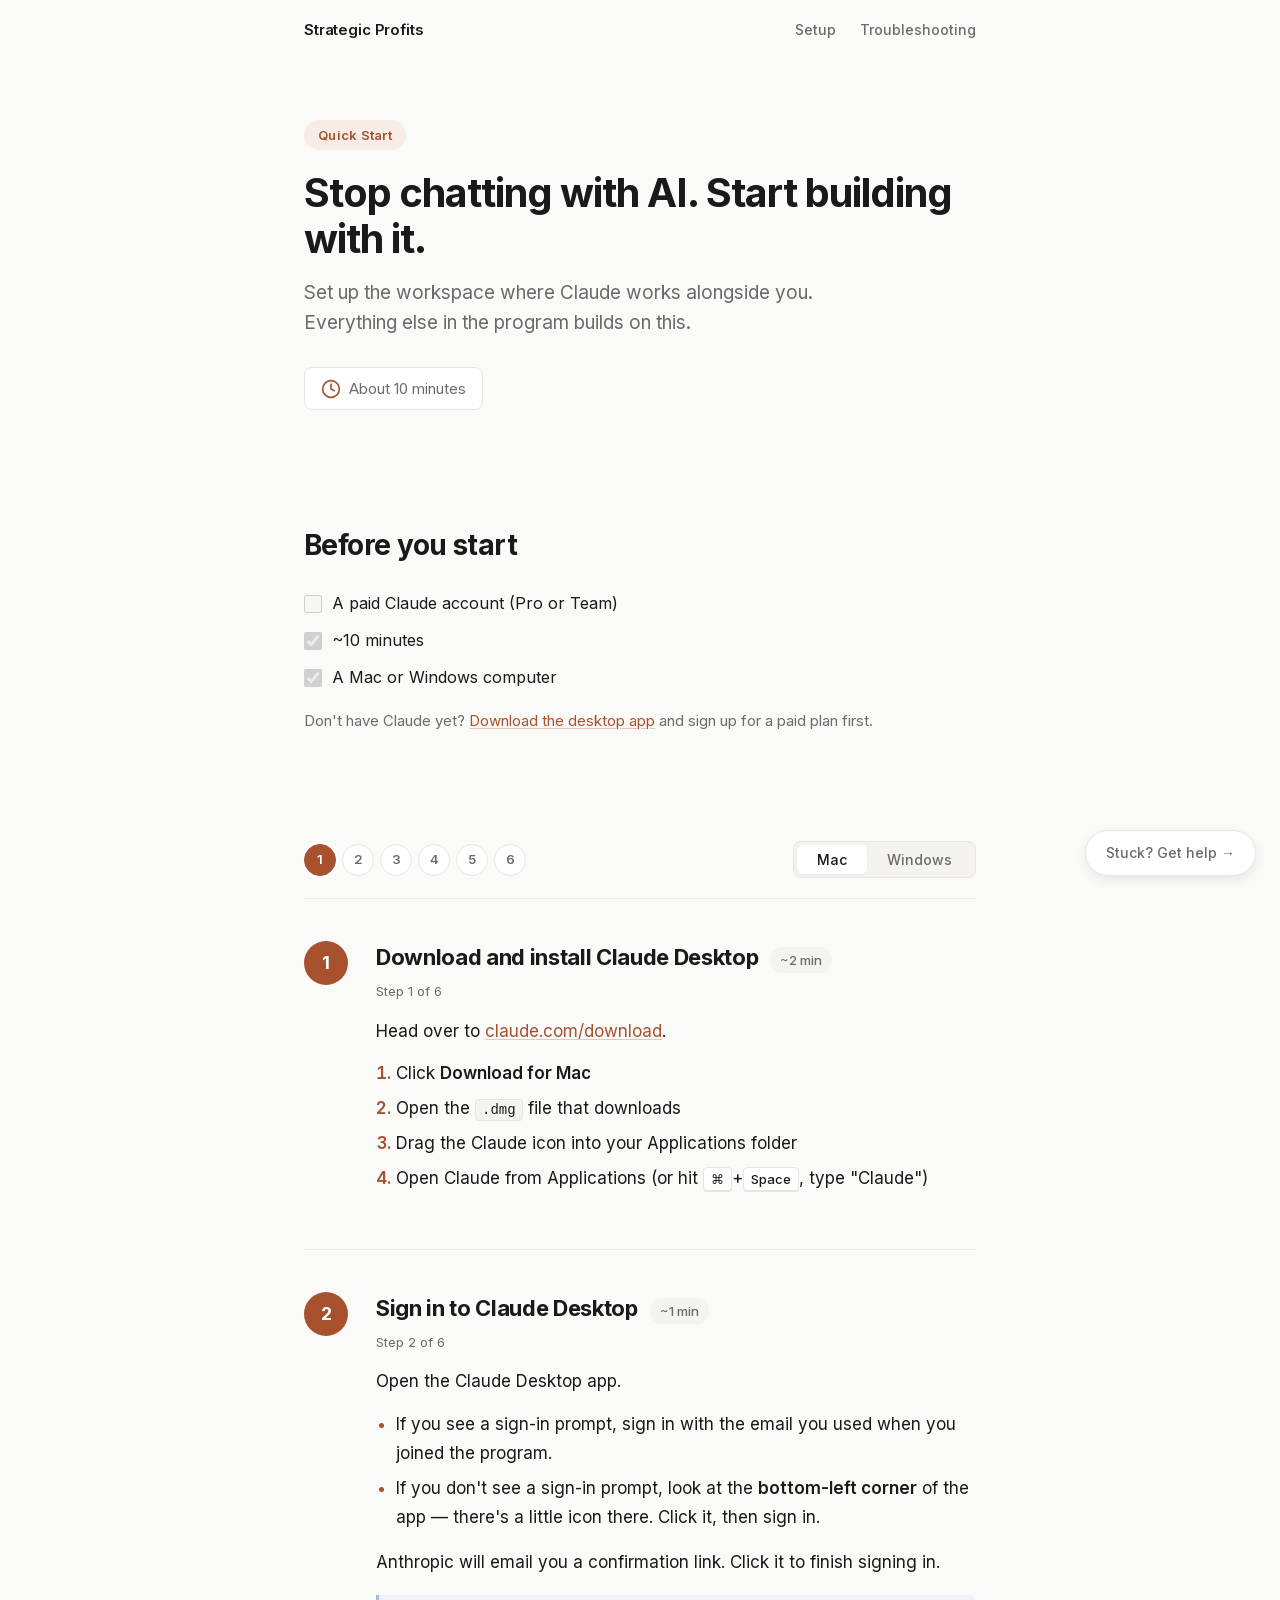
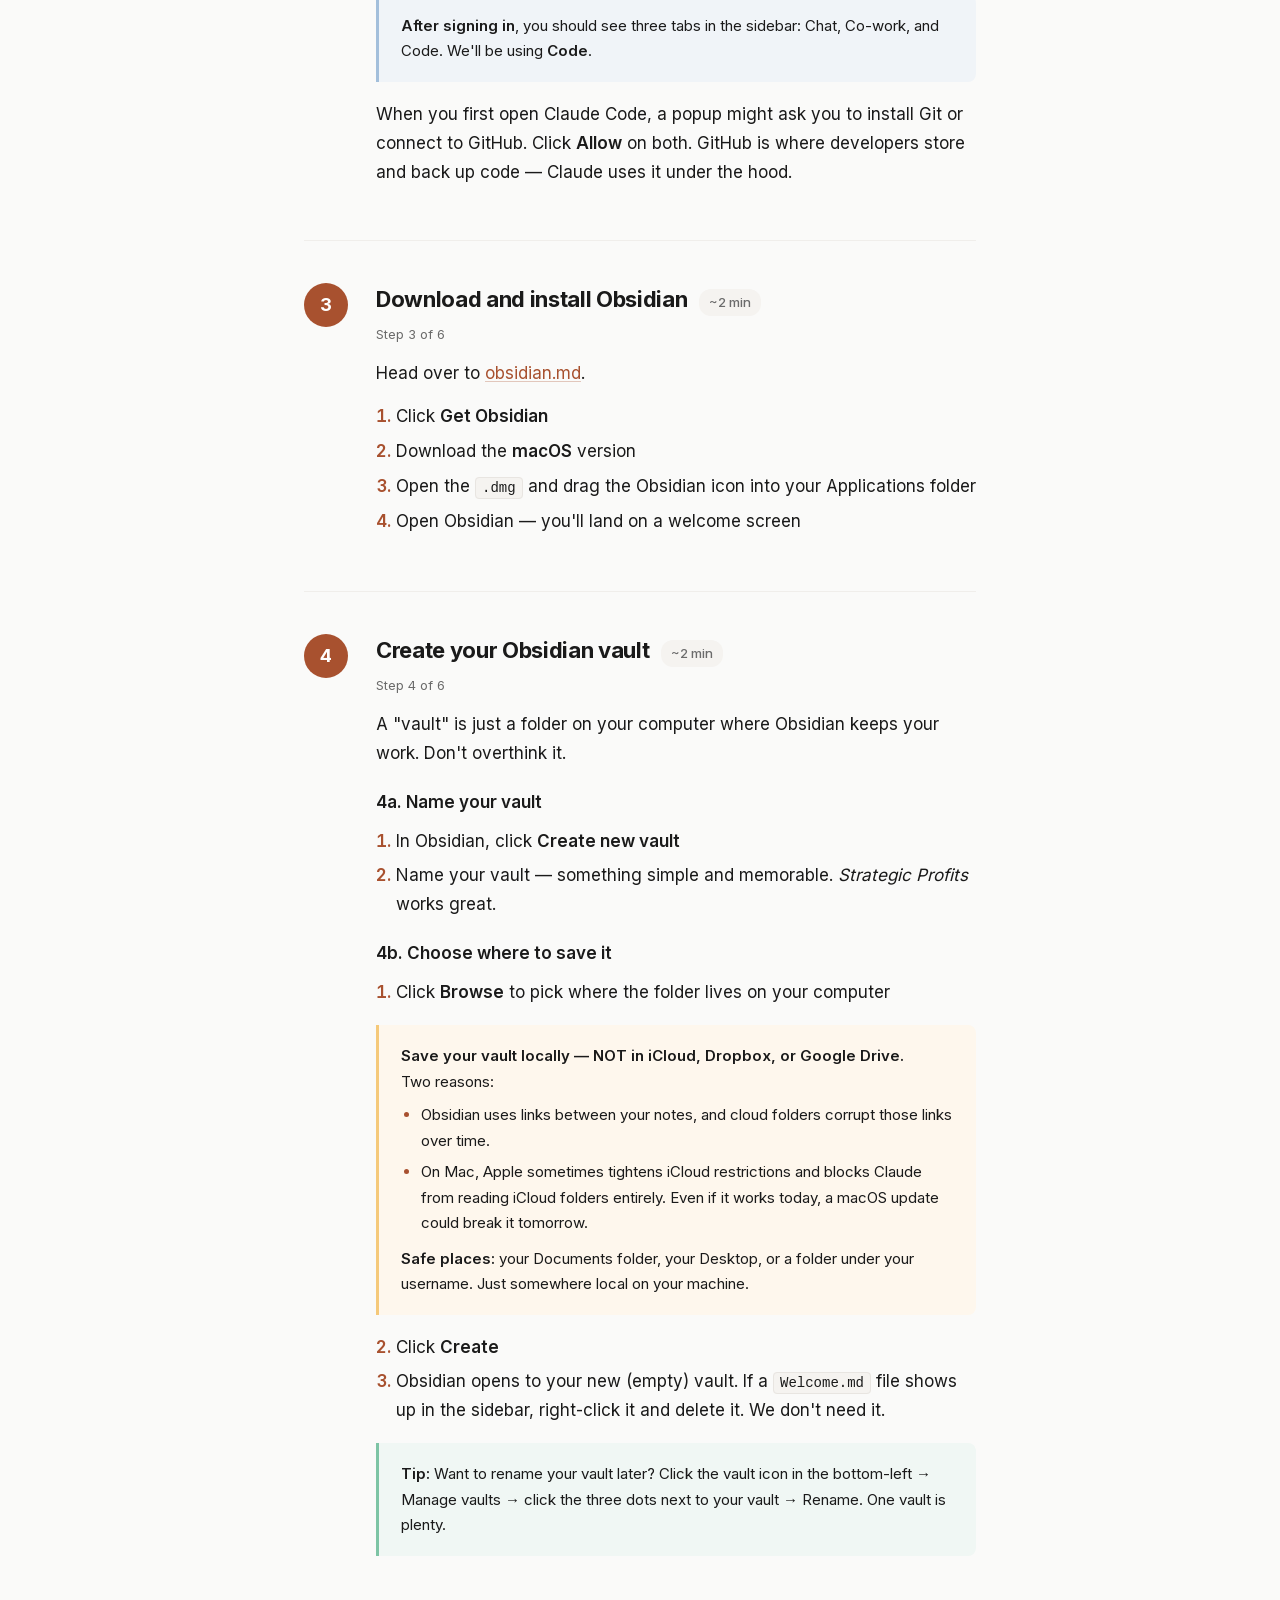
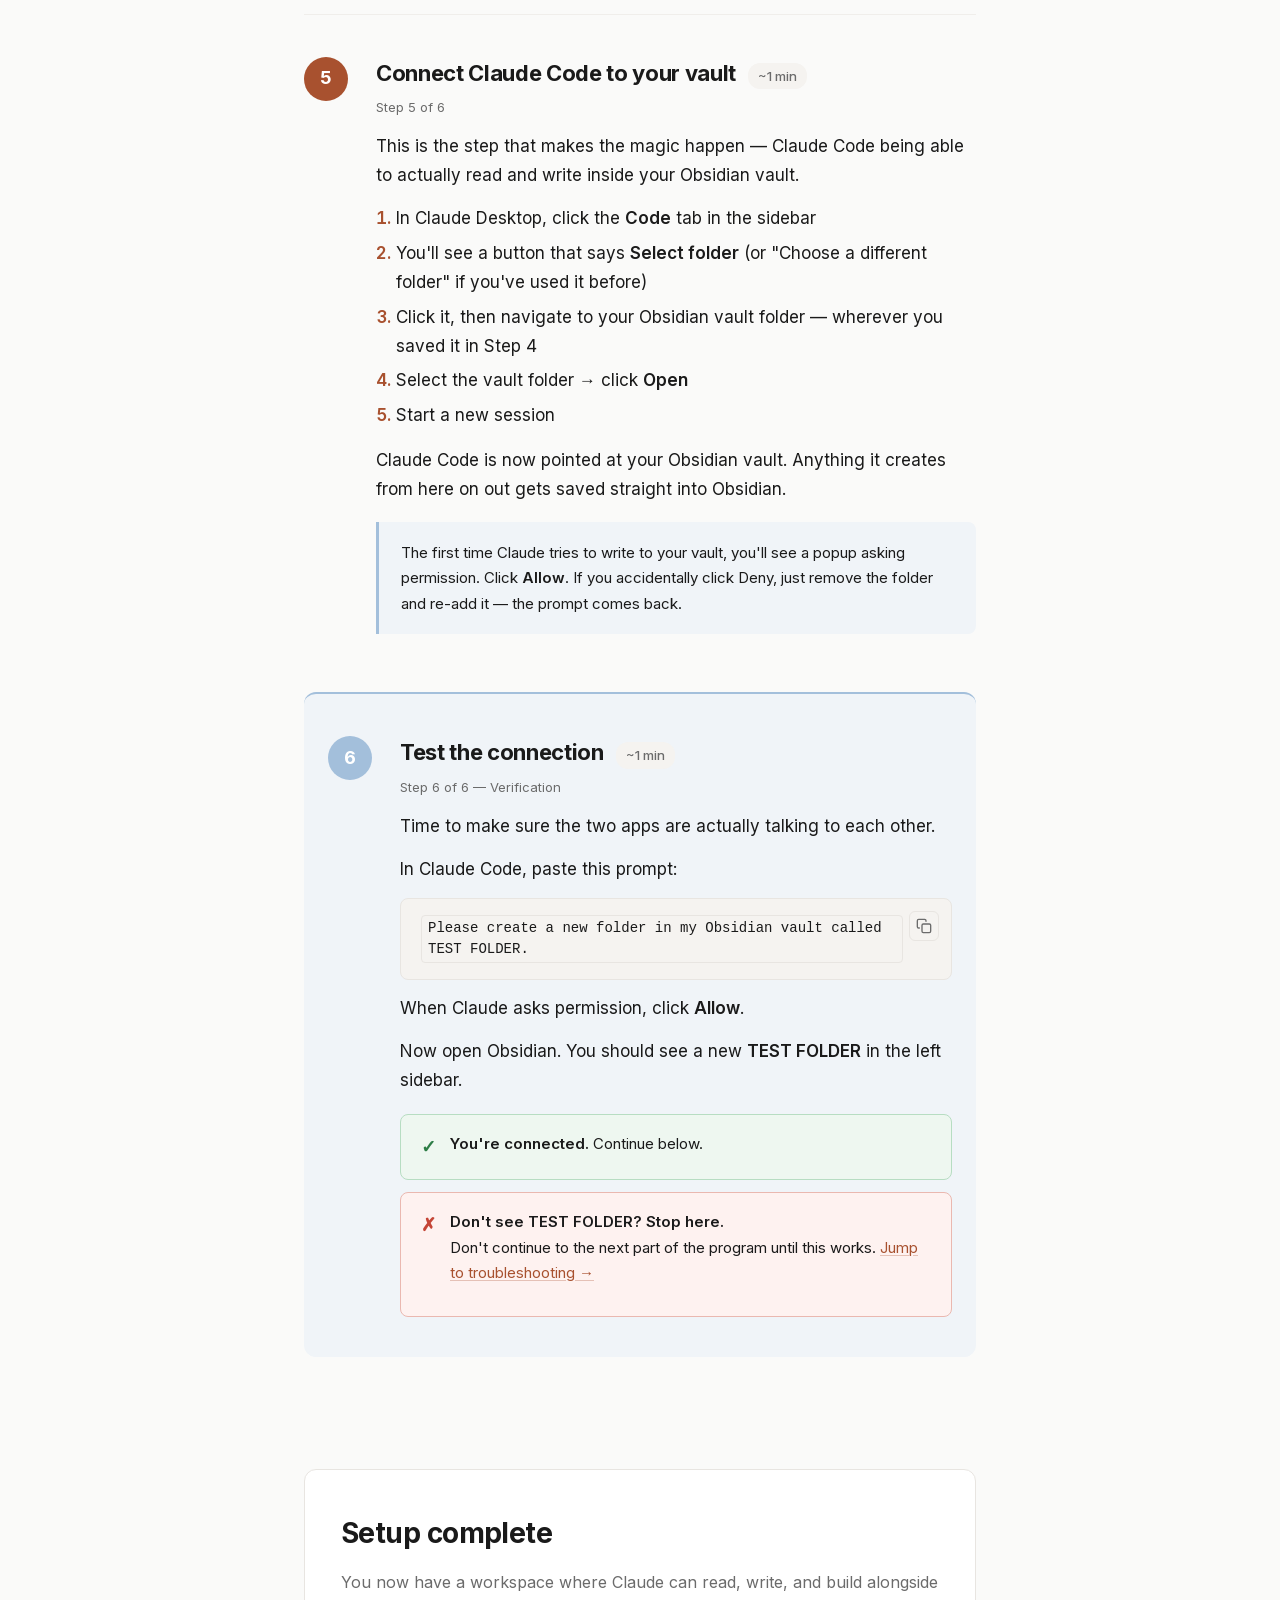
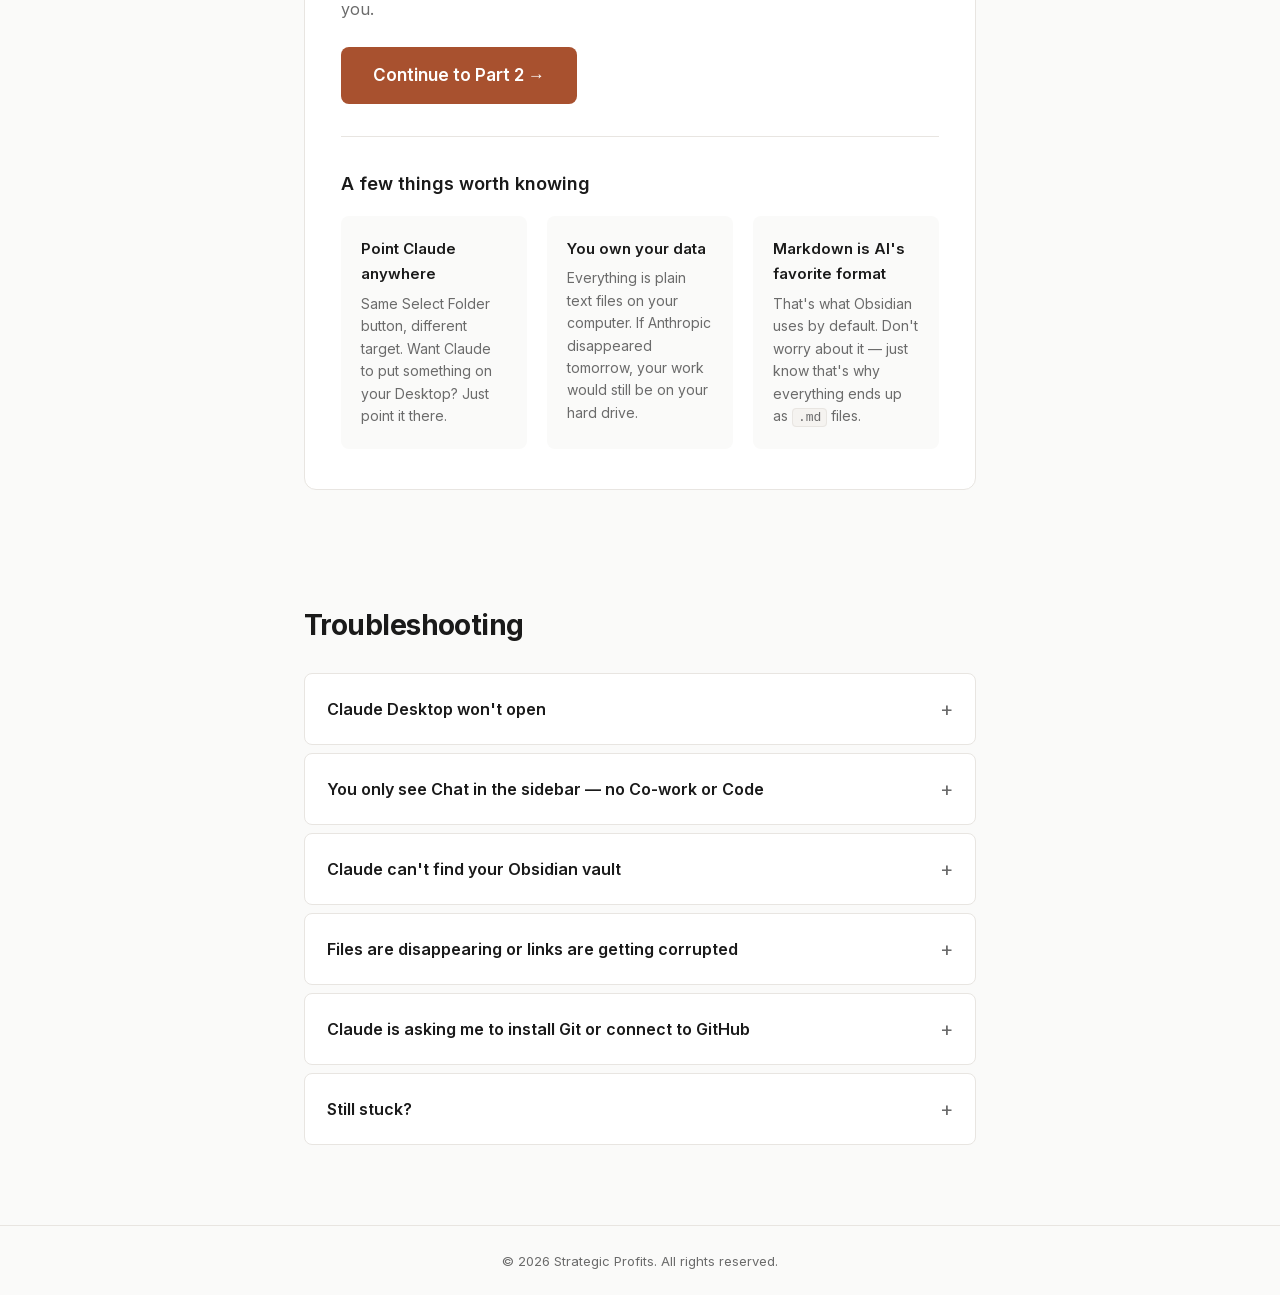
==== index.html @ 1802a6e9 "feat: implement onboarding revision brief (Tier 1 + Tier 2) Ben's instructional design review — 14 i" ====
<!DOCTYPE html>
<html lang="en">
<head>
  <meta charset="UTF-8">
  <meta name="viewport" content="width=device-width, initial-scale=1.0">
  <title>Quick Start — Strategic Profits</title>
  <meta name="description" content="Set up the workspace where Claude works alongside you. Step-by-step setup for Strategic Profits members.">
  <meta property="og:title" content="Quick Start — Set up your AI workspace">
  <meta property="og:description" content="Set up the workspace where Claude works alongside you. About 10 minutes.">
  <meta property="og:type" content="website">
  <meta property="og:url" content="https://onboarding.strategicprofits.com">
  <meta name="twitter:card" content="summary">
  <meta name="twitter:title" content="Quick Start — Strategic Profits">
  <meta name="twitter:description" content="Set up the workspace where Claude works alongside you. About 10 minutes.">
  <link rel="stylesheet" href="/style.css">
  <link rel="icon" href="data:image/svg+xml,<svg xmlns='http://www.w3.org/2000/svg' viewBox='0 0 100 100'><text y='.9em' font-size='90'>🚀</text></svg>">
</head>
<body>
  <a href="#setup" class="skip-link">Skip to content</a>

  <nav class="nav" id="nav">
    <div class="nav-inner">
      <a href="#" class="nav-brand">Strategic Profits</a>
      <div class="nav-links">
        <a href="#setup">Setup</a>
        <a href="#troubleshooting">Troubleshooting</a>
      </div>
    </div>
  </nav>

  <div class="progress-bar" id="progress-bar" role="presentation"></div>

  <main>
    <section class="hero">
      <div class="container">
        <div class="hero-badge">Quick Start</div>
        <h1>Stop chatting with AI. Start building with it.</h1>
        <p class="hero-sub">Set up the workspace where Claude works alongside you. Everything else in the program builds on this.</p>
        <div class="hero-time">
          <svg width="20" height="20" viewBox="0 0 24 24" fill="none" stroke="currentColor" stroke-width="2" stroke-linecap="round" stroke-linejoin="round" aria-hidden="true"><circle cx="12" cy="12" r="10"/><polyline points="12 6 12 12 16 14"/></svg>
          <span>About 10 minutes</span>
        </div>
      </div>
    </section>

    <section class="prereqs" id="setup">
      <div class="container">
        <h2>Before you start</h2>
        <div class="checklist">
          <label class="checklist-item"><input type="checkbox" disabled> A paid Claude account (Pro or Team)</label>
          <label class="checklist-item"><input type="checkbox" disabled checked> ~10 minutes</label>
          <label class="checklist-item"><input type="checkbox" disabled checked> A Mac or Windows computer</label>
        </div>
        <p class="prereqs-note">Don't have Claude yet? <a href="https://claude.com/download" target="_blank" rel="noopener">Download the desktop app</a> and sign up for a paid plan first.</p>
      </div>
    </section>

    <section class="steps" aria-label="Setup steps">
      <div class="container">
        <h2 class="sr-only">Setup Steps</h2>

        <div class="steps-toolbar">
          <div class="step-pills" role="navigation" aria-label="Step progress">
            <a href="#step-1" class="step-pill" data-step="1">1</a>
            <a href="#step-2" class="step-pill" data-step="2">2</a>
            <a href="#step-3" class="step-pill" data-step="3">3</a>
            <a href="#step-4" class="step-pill" data-step="4">4</a>
            <a href="#step-5" class="step-pill" data-step="5">5</a>
            <a href="#step-6" class="step-pill" data-step="6">6</a>
          </div>
          <div class="os-toggle" role="radiogroup" aria-label="Operating system">
            <button class="os-btn active" data-os="mac" role="radio" aria-checked="true">Mac</button>
            <button class="os-btn" data-os="win" role="radio" aria-checked="false">Windows</button>
          </div>
        </div>

        <div class="step" id="step-1">
          <div class="step-number" aria-hidden="true">1</div>
          <div class="step-content">
            <div class="step-header">
              <h3>Download and install Claude Desktop</h3>
              <span class="step-time">~2 min</span>
            </div>
            <p class="step-context">Step 1 of 6</p>
            <p>Head over to <a href="https://claude.com/download" target="_blank" rel="noopener">claude.com/download</a>.</p>
            <div class="os-mac">
              <ol>
                <li>Click <strong>Download for Mac</strong></li>
                <li>Open the <code>.dmg</code> file that downloads</li>
                <li>Drag the Claude icon into your Applications folder</li>
                <li>Open Claude from Applications (or hit <kbd>&#8984;</kbd>+<kbd>Space</kbd>, type "Claude")</li>
              </ol>
            </div>
            <div class="os-win">
              <ol>
                <li>Click <strong>Download for Windows</strong></li>
                <li>Run the <code>.exe</code> installer that downloads</li>
                <li>Follow the install prompts — defaults are fine</li>
                <li>Open Claude from the Start menu (or hit <kbd>Win</kbd>, type "Claude")</li>
              </ol>
            </div>
          </div>
        </div>

        <div class="step" id="step-2">
          <div class="step-number" aria-hidden="true">2</div>
          <div class="step-content">
            <div class="step-header">
              <h3>Sign in to Claude Desktop</h3>
              <span class="step-time">~1 min</span>
            </div>
            <p class="step-context">Step 2 of 6</p>
            <p>Open the Claude Desktop app.</p>
            <ul>
              <li>If you see a sign-in prompt, sign in with the email you used when you joined the program.</li>
              <li>If you don't see a sign-in prompt, look at the <strong>bottom-left corner</strong> of the app — there's a little icon there. Click it, then sign in.</li>
            </ul>
            <!-- TODO: Screenshot of bottom-left account icon (Mac + Windows versions) -->
            <p>Anthropic will email you a confirmation link. Click it to finish signing in.</p>
            <div class="callout callout-info">
              <strong>After signing in</strong>, you should see three tabs in the sidebar: Chat, Co-work, and Code. We'll be using <strong>Code</strong>.
            </div>
            <p>When you first open Claude Code, a popup might ask you to install Git or connect to GitHub. Click <strong>Allow</strong> on both. GitHub is where developers store and back up code — Claude uses it under the hood.</p>
          </div>
        </div>

        <div class="step" id="step-3">
          <div class="step-number" aria-hidden="true">3</div>
          <div class="step-content">
            <div class="step-header">
              <h3>Download and install Obsidian</h3>
              <span class="step-time">~2 min</span>
            </div>
            <p class="step-context">Step 3 of 6</p>
            <p>Head over to <a href="https://obsidian.md/" target="_blank" rel="noopener">obsidian.md</a>.</p>
            <div class="os-mac">
              <ol>
                <li>Click <strong>Get Obsidian</strong></li>
                <li>Download the <strong>macOS</strong> version</li>
                <li>Open the <code>.dmg</code> and drag the Obsidian icon into your Applications folder</li>
                <li>Open Obsidian — you'll land on a welcome screen</li>
              </ol>
            </div>
            <div class="os-win">
              <ol>
                <li>Click <strong>Get Obsidian</strong></li>
                <li>Download the <strong>Windows</strong> version</li>
                <li>Run the installer — defaults are fine</li>
                <li>Open Obsidian — you'll land on a welcome screen</li>
              </ol>
            </div>
          </div>
        </div>

        <div class="step" id="step-4">
          <div class="step-number" aria-hidden="true">4</div>
          <div class="step-content">
            <div class="step-header">
              <h3>Create your Obsidian vault</h3>
              <span class="step-time">~2 min</span>
            </div>
            <p class="step-context">Step 4 of 6</p>
            <p>A "vault" is just a folder on your computer where Obsidian keeps your work. Don't overthink it.</p>

            <!-- TODO: Embed 60-90 second Loom walkthrough of Steps 4-6 -->
            <!--
            <div class="video-embed">
              <p><strong>Watch the 90-second walkthrough</strong> <em>(or follow the steps below)</em></p>
              <div style="position:relative;padding-bottom:56.25%;height:0;">
                <iframe src="LOOM_URL" style="position:absolute;top:0;left:0;width:100%;height:100%;" frameborder="0" allowfullscreen></iframe>
              </div>
            </div>
            -->

            <h4 class="substep">4a. Name your vault</h4>
            <ol>
              <li>In Obsidian, click <strong>Create new vault</strong></li>
              <li>Name your vault — something simple and memorable. <em>Strategic Profits</em> works great.</li>
            </ol>

            <h4 class="substep">4b. Choose where to save it</h4>
            <ol>
              <li>Click <strong>Browse</strong> to pick where the folder lives on your computer</li>
            </ol>
            <div class="os-mac">
              <div class="callout callout-warning">
                <strong>Save your vault locally — NOT in iCloud, Dropbox, or Google Drive.</strong>
                <p>Two reasons:</p>
                <ul>
                  <li>Obsidian uses links between your notes, and cloud folders corrupt those links over time.</li>
                  <li>On Mac, Apple sometimes tightens iCloud restrictions and blocks Claude from reading iCloud folders entirely. Even if it works today, a macOS update could break it tomorrow.</li>
                </ul>
                <p><strong>Safe places:</strong> your Documents folder, your Desktop, or a folder under your username. Just somewhere local on your machine.</p>
              </div>
            </div>
            <div class="os-win">
              <div class="callout callout-warning">
                <strong>Save your vault locally — NOT in OneDrive, Dropbox, or Google Drive.</strong>
                <p>Two reasons:</p>
                <ul>
                  <li>Obsidian uses links between your notes, and cloud-synced folders corrupt those links over time.</li>
                  <li>OneDrive's "Files On-Demand" feature can offload files to the cloud, which breaks Claude's ability to read them.</li>
                </ul>
                <p><strong>Safe places:</strong> your Documents folder (if it's not synced to OneDrive), your Desktop, or <code>C:\Vaults\</code>. Just somewhere local on your machine.</p>
              </div>
            </div>
            <ol start="2">
              <li>Click <strong>Create</strong></li>
              <li>Obsidian opens to your new (empty) vault. If a <code>Welcome.md</code> file shows up in the sidebar, right-click it and delete it. We don't need it.</li>
            </ol>
            <div class="callout callout-tip">
              <strong>Tip:</strong> Want to rename your vault later? Click the vault icon in the bottom-left &rarr; Manage vaults &rarr; click the three dots next to your vault &rarr; Rename. One vault is plenty.
            </div>
          </div>
        </div>

        <div class="step" id="step-5">
          <div class="step-number" aria-hidden="true">5</div>
          <div class="step-content">
            <div class="step-header">
              <h3>Connect Claude Code to your vault</h3>
              <span class="step-time">~1 min</span>
            </div>
            <p class="step-context">Step 5 of 6</p>
            <p>This is the step that makes the magic happen — Claude Code being able to actually read and write inside your Obsidian vault.</p>
            <ol>
              <li>In Claude Desktop, click the <strong>Code</strong> tab in the sidebar</li>
              <!-- TODO: Screenshot of Claude Desktop sidebar with Code tab highlighted (Mac + Windows) -->
              <li>You'll see a button that says <strong>Select folder</strong> (or "Choose a different folder" if you've used it before)</li>
              <li>Click it, then navigate to your Obsidian vault folder — wherever you saved it in Step 4</li>
              <li>Select the vault folder &rarr; click <strong>Open</strong></li>
              <li>Start a new session</li>
            </ol>
            <p>Claude Code is now pointed at your Obsidian vault. Anything it creates from here on out gets saved straight into Obsidian.</p>
            <div class="callout callout-info">
              The first time Claude tries to write to your vault, you'll see a popup asking permission. Click <strong>Allow</strong>. If you accidentally click Deny, just remove the folder and re-add it — the prompt comes back.
            </div>
          </div>
        </div>

        <div class="step step-verification" id="step-6">
          <div class="step-number" aria-hidden="true">6</div>
          <div class="step-content">
            <div class="step-header">
              <h3>Test the connection</h3>
              <span class="step-time">~1 min</span>
            </div>
            <p class="step-context">Step 6 of 6 — Verification</p>
            <p>Time to make sure the two apps are actually talking to each other.</p>
            <p>In Claude Code, paste this prompt:</p>
            <div class="code-block">
              <code>Please create a new folder in my Obsidian vault called TEST FOLDER.</code>
              <button class="copy-btn" onclick="copyCode(this)" aria-label="Copy to clipboard">
                <svg width="16" height="16" viewBox="0 0 24 24" fill="none" stroke="currentColor" stroke-width="2" stroke-linecap="round" stroke-linejoin="round" aria-hidden="true"><rect x="9" y="9" width="13" height="13" rx="2" ry="2"/><path d="M5 15H4a2 2 0 0 1-2-2V4a2 2 0 0 1 2-2h9a2 2 0 0 1 2 2v1"/></svg>
              </button>
            </div>
            <p>When Claude asks permission, click <strong>Allow</strong>.</p>
            <p>Now open Obsidian. You should see a new <strong>TEST FOLDER</strong> in the left sidebar.</p>

            <div class="result-grid">
              <div class="result-card result-success">
                <div class="result-icon" aria-hidden="true">&#10003;</div>
                <div>
                  <strong>You're connected.</strong> Continue below.
                </div>
              </div>
              <div class="result-card result-fail">
                <div class="result-icon" aria-hidden="true">&#10007;</div>
                <div>
                  <strong>Don't see TEST FOLDER? Stop here.</strong>
                  <p>Don't continue to the next part of the program until this works. <a href="#troubleshooting">Jump to troubleshooting &rarr;</a></p>
                </div>
              </div>
            </div>
          </div>
        </div>

      </div>
    </section>

    <section class="done">
      <div class="container">
        <div class="done-card">
          <h2>Setup complete</h2>
          <p>You now have a workspace where Claude can read, write, and build alongside you.</p>

          <!-- TODO: Replace href and label with actual Part 2 URL and name -->
          <a href="#" class="done-cta">Continue to Part 2 &rarr;</a>

          <div class="done-divider"></div>

          <h3 class="done-subhead">A few things worth knowing</h3>
          <div class="tips-grid">
            <div class="tip">
              <h4>Point Claude anywhere</h4>
              <p>Same Select Folder button, different target. Want Claude to put something on your Desktop? Just point it there.</p>
            </div>
            <div class="tip">
              <h4>You own your data</h4>
              <p>Everything is plain text files on your computer. If Anthropic disappeared tomorrow, your work would still be on your hard drive.</p>
            </div>
            <div class="tip">
              <h4>Markdown is AI's favorite format</h4>
              <p>That's what Obsidian uses by default. Don't worry about it — just know that's why everything ends up as <code>.md</code> files.</p>
            </div>
          </div>
        </div>
      </div>
    </section>

    <section class="troubleshooting" id="troubleshooting">
      <div class="container">
        <h2>Troubleshooting</h2>
        <div class="faq-list">

          <details class="faq-item">
            <summary>Claude Desktop won't open</summary>
            <div class="faq-body">
              <div class="os-mac">
                <p>Right-click the Claude icon in Applications &rarr; click <strong>Open</strong>. macOS blocks first launches by default. After you do this once, it'll open normally from then on.</p>
              </div>
              <div class="os-win">
                <p>If Windows Defender SmartScreen shows a warning, click <strong>More info</strong> &rarr; <strong>Run anyway</strong>. This only happens the first time. If the app still won't launch, try running the installer again as Administrator (right-click &rarr; Run as administrator).</p>
              </div>
            </div>
          </details>

          <details class="faq-item">
            <summary>You only see Chat in the sidebar — no Co-work or Code</summary>
            <div class="faq-body">
              <p>You're either not signed in, or signed in with an account that doesn't have a paid subscription. Click the icon in the bottom-left &rarr; sign out &rarr; sign back in with the email tied to your Strategic Profits subscription.</p>
            </div>
          </details>

          <details class="faq-item">
            <summary>Claude can't find your Obsidian vault</summary>
            <div class="faq-body">
              <p>Go back to <a href="#step-5">Step 5</a>. The folder needs to be added explicitly in Claude — Claude won't find it on its own. Make sure you pointed at the vault folder itself.</p>
            </div>
          </details>

          <details class="faq-item">
            <summary>Files are disappearing or links are getting corrupted</summary>
            <div class="faq-body">
              <div class="os-mac">
                <p>Your vault is probably in iCloud, Dropbox, or another cloud service. Move it:</p>
                <ol>
                  <li>Quit Obsidian first</li>
                  <li>Drag the vault folder out of the cloud service into your Documents folder</li>
                  <li>Reopen Obsidian &rarr; Open folder as vault &rarr; point at the new location</li>
                  <li>Then redo <a href="#step-5">Step 5</a> in Claude Desktop</li>
                </ol>
              </div>
              <div class="os-win">
                <p>Your vault is probably in OneDrive, Dropbox, or another cloud service. Move it:</p>
                <ol>
                  <li>Close Obsidian first</li>
                  <li>Move the vault folder out of the cloud-synced folder into a local folder (e.g., <code>C:\Vaults\</code>)</li>
                  <li>Reopen Obsidian &rarr; Open folder as vault &rarr; point at the new location</li>
                  <li>Then redo <a href="#step-5">Step 5</a> in Claude Desktop</li>
                </ol>
              </div>
            </div>
          </details>

          <details class="faq-item">
            <summary>Claude is asking me to install Git or connect to GitHub</summary>
            <div class="faq-body">
              <p>Click <strong>Allow</strong> on both. GitHub is where developers store and back up code — Claude uses it under the hood for some features.</p>
            </div>
          </details>

          <details class="faq-item">
            <summary>Still stuck?</summary>
            <div class="faq-body">
              <p>Post in the Strategic Profits community and tag either <strong>Jem Erroba</strong> or <strong>Tom Hammaker</strong> — they'll get back to you shortly.</p>
              <p>Or email us at <a href="mailto:mail@strategicprofits.com">mail@strategicprofits.com</a></p>
            </div>
          </details>

        </div>
      </div>
    </section>
  </main>

  <a href="#troubleshooting" class="sticky-help" aria-label="Get help">Stuck? Get help &rarr;</a>

  <footer class="footer">
    <div class="container">
      <p>&copy; 2026 Strategic Profits. All rights reserved.</p>
    </div>
  </footer>

  <script>
    function onScroll() {
      requestAnimationFrame(function() {
        var h = document.documentElement;
        var pct = h.scrollTop / (h.scrollHeight - h.clientHeight);
        document.getElementById('progress-bar').style.transform = 'scaleX(' + (pct || 0) + ')';
        document.getElementById('nav').classList.toggle('nav-scrolled', window.scrollY > 40);
        updateStepPills();
      });
    }
    window.addEventListener('scroll', onScroll, { passive: true });

    function updateStepPills() {
      var steps = document.querySelectorAll('.step');
      var pills = document.querySelectorAll('.step-pill');
      var current = 0;
      for (var i = 0; i < steps.length; i++) {
        if (steps[i].getBoundingClientRect().top < window.innerHeight * 0.5) current = i;
      }
      for (var j = 0; j < pills.length; j++) {
        pills[j].classList.toggle('active', j === current);
        pills[j].classList.toggle('done', j < current);
      }
    }

    function setOS(os) {
      document.body.setAttribute('data-os', os);
      var btns = document.querySelectorAll('.os-btn');
      for (var i = 0; i < btns.length; i++) {
        var active = btns[i].getAttribute('data-os') === os;
        btns[i].classList.toggle('active', active);
        btns[i].setAttribute('aria-checked', active);
      }
      try { localStorage.setItem('preferred-os', os); } catch(e) {}
    }

    var savedOS = null;
    try { savedOS = localStorage.getItem('preferred-os'); } catch(e) {}
    if (savedOS === 'win') setOS('win');

    document.addEventListener('click', function(e) {
      var btn = e.target.closest('.os-btn');
      if (btn) setOS(btn.getAttribute('data-os'));
    });

    function copyCode(btn) {
      var code = btn.parentElement.querySelector('code').textContent;
      navigator.clipboard.writeText(code).then(function() {
        btn.classList.add('copied');
        setTimeout(function() { btn.classList.remove('copied'); }, 1500);
      });
    }

    updateStepPills();
  </script>
</body>
</html>
---- style.css ----
/* ========================================
   Strategic Profits — Onboarding Site
   Light, Anthropic-like docs aesthetic
   ======================================== */

/* Self-hosted Inter (latin + latin-ext) */
@font-face {
  font-family: 'Inter';
  font-style: normal;
  font-weight: 400 700;
  font-display: swap;
  src: url(/fonts/inter-latin.woff2) format('woff2');
  unicode-range: U+0000-00FF, U+0131, U+0152-0153, U+02BB-02BC, U+02C6, U+02DA, U+02DC, U+0304, U+0308, U+0329, U+2000-206F, U+20AC, U+2122, U+2191, U+2193, U+2212, U+2215, U+FEFF, U+FFFD;
}
@font-face {
  font-family: 'Inter';
  font-style: normal;
  font-weight: 400 700;
  font-display: swap;
  src: url(/fonts/inter-latin-ext.woff2) format('woff2');
  unicode-range: U+0100-02BA, U+02BD-02C5, U+02C7-02CC, U+02CE-02D7, U+02DD-02FF, U+0304, U+0308, U+0329, U+1D00-1DBF, U+1E00-1E9F, U+1EF2-1EFF, U+2020, U+20A0-20AB, U+20AD-20C0, U+2113, U+2C60-2C7F, U+A720-A7FF;
}

:root {
  --color-bg: #fafaf9;
  --color-surface: #ffffff;
  --color-text: #1a1a1a;
  --color-text-secondary: #6b6b6b;
  --color-accent: #A8512F;
  --color-accent-light: #f8ece6;
  --color-accent-hover: #8F4528;
  --color-border: #e8e5e1;
  --color-border-light: #f0eeeb;
  --color-warning-bg: #fef7ed;
  --color-warning-border: #f5c97a;
  --color-success: #2d7d46;
  --color-success-bg: #eef7f0;
  --color-fail: #c44536;
  --color-fail-bg: #fef2f0;
  --color-info-bg: #f0f4f8;
  --color-info-border: #a3bfdb;
  --color-tip-bg: #f0f7f4;
  --color-tip-border: #7dc4a5;
  --color-code-bg: #f5f3f0;
  --radius: 12px;
  --radius-sm: 8px;
  --shadow-sm: 0 1px 3px rgba(0,0,0,0.06);
  --shadow-md: 0 4px 12px rgba(0,0,0,0.08);
  --font: 'Inter', -apple-system, BlinkMacSystemFont, 'Segoe UI', sans-serif;
  --max-width: 720px;
}

*, *::before, *::after {
  box-sizing: border-box;
  margin: 0;
  padding: 0;
}

html {
  scroll-behavior: smooth;
  scroll-padding-top: 80px;
}

body {
  font-family: var(--font);
  font-size: 17px;
  line-height: 1.7;
  color: var(--color-text);
  background: var(--color-bg);
  -webkit-font-smoothing: antialiased;
}

.container {
  max-width: var(--max-width);
  margin: 0 auto;
  padding: 0 24px;
}

/* MF-2: Focus styles for keyboard users */
:focus-visible {
  outline: 2px solid var(--color-accent);
  outline-offset: 2px;
}

/* SF-2: Skip to content link */
.skip-link {
  position: absolute;
  top: -100%;
  left: 16px;
  padding: 8px 16px;
  background: var(--color-accent);
  color: white;
  border-radius: 0 0 6px 6px;
  z-index: 200;
  font-size: 14px;
  font-weight: 500;
  text-decoration: none;
}

.skip-link:focus {
  top: 0;
  color: white;
}

/* SF-5: Link underline affordance */
a {
  color: var(--color-accent);
  text-decoration-line: underline;
  text-decoration-color: rgba(168, 81, 47, 0.3);
  text-underline-offset: 2px;
  transition: color 0.15s, text-decoration-color 0.15s;
}

a:hover {
  color: var(--color-accent-hover);
  text-decoration-color: currentColor;
}

/* SF-7: Visually hidden utility */
.sr-only {
  position: absolute;
  width: 1px;
  height: 1px;
  padding: 0;
  margin: -1px;
  overflow: hidden;
  clip: rect(0, 0, 0, 0);
  white-space: nowrap;
  border: 0;
}

/* ========== Nav ========== */

.nav {
  position: fixed;
  top: 0;
  left: 0;
  right: 0;
  z-index: 100;
  background: rgba(250, 250, 249, 0.8);
  backdrop-filter: blur(12px);
  -webkit-backdrop-filter: blur(12px);
  border-bottom: 1px solid transparent;
  transition: border-color 0.2s, background 0.2s;
}

.nav-scrolled {
  border-bottom-color: var(--color-border);
  background: rgba(255, 255, 255, 0.92);
}

.nav-inner {
  max-width: var(--max-width);
  margin: 0 auto;
  padding: 0 24px;
  height: 60px;
  display: flex;
  align-items: center;
  justify-content: space-between;
}

.nav-brand {
  font-weight: 600;
  font-size: 15px;
  color: var(--color-text);
  letter-spacing: -0.01em;
  text-decoration: none;
}

.nav-brand:hover {
  color: var(--color-text);
  text-decoration: none;
}

.nav-links {
  display: flex;
  align-items: center;
  gap: 24px;
}

.nav-links a {
  font-size: 14px;
  font-weight: 500;
  color: var(--color-text-secondary);
  text-decoration: none;
}

.nav-links a:hover {
  color: var(--color-text);
  text-decoration: none;
}

.nav-cta {
  background: var(--color-accent);
  color: white !important;
  padding: 6px 16px;
  border-radius: 6px;
  font-size: 13px !important;
  font-weight: 500;
  transition: background 0.15s;
  text-decoration: none !important;
}

.nav-cta:hover {
  background: var(--color-accent-hover);
  color: white !important;
}

.nav-cta:focus-visible {
  outline-color: white;
  outline-offset: 3px;
}

/* ========== Progress Bar ========== */

.progress-bar {
  position: fixed;
  top: 60px;
  left: 0;
  height: 2px;
  width: 100%;
  background: var(--color-accent);
  z-index: 101;
  transform: scaleX(0);
  transform-origin: left;
}

/* ========== Hero ========== */

.hero {
  padding: 120px 0 64px;
}

.hero-badge {
  display: inline-block;
  font-size: 13px;
  font-weight: 600;
  color: var(--color-accent);
  background: var(--color-accent-light);
  padding: 4px 14px;
  border-radius: 20px;
  margin-bottom: 20px;
  letter-spacing: 0.02em;
}

.hero h1 {
  font-size: 40px;
  font-weight: 700;
  line-height: 1.15;
  letter-spacing: -0.025em;
  margin-bottom: 16px;
  color: var(--color-text);
}

.hero-sub {
  font-size: 19px;
  line-height: 1.6;
  color: var(--color-text-secondary);
  max-width: 600px;
  margin-bottom: 28px;
}

.hero-callout {
  background: var(--color-surface);
  border: none;
  border-left: 3px solid var(--color-accent);
  padding: 20px 24px;
  border-radius: 0 var(--radius-sm) var(--radius-sm) 0;
  margin-bottom: 28px;
}

.hero-callout p {
  margin: 0;
  font-size: 16px;
}

.hero-time {
  display: inline-flex;
  align-items: center;
  gap: 8px;
  font-size: 15px;
  color: var(--color-text-secondary);
  padding: 8px 16px;
  background: var(--color-surface);
  border: 1px solid var(--color-border);
  border-radius: var(--radius-sm);
}

.hero-time svg {
  color: var(--color-accent);
  flex-shrink: 0;
}

/* ========== Prerequisites / Checklist ========== */

.prereqs {
  padding: 48px 0 64px;
}

.prereqs h2 {
  font-size: 28px;
  font-weight: 700;
  letter-spacing: -0.02em;
  margin-bottom: 20px;
}

.checklist {
  display: flex;
  flex-direction: column;
  gap: 10px;
  margin-bottom: 16px;
}

.checklist-item {
  display: flex;
  align-items: center;
  gap: 10px;
  font-size: 16px;
  color: var(--color-text);
}

.checklist-item input[type="checkbox"] {
  width: 18px;
  height: 18px;
  accent-color: var(--color-accent);
  flex-shrink: 0;
}

.prereqs-note {
  font-size: 15px;
  color: var(--color-text-secondary);
}

/* ========== Steps Toolbar ========== */

.steps-toolbar {
  display: flex;
  align-items: center;
  justify-content: space-between;
  gap: 16px;
  position: sticky;
  top: 62px;
  z-index: 50;
  background: var(--color-bg);
  padding: 12px 0;
  margin-bottom: 8px;
}

.step-pills {
  display: flex;
  gap: 6px;
}

.step-pill {
  width: 32px;
  height: 32px;
  display: flex;
  align-items: center;
  justify-content: center;
  border-radius: 50%;
  font-size: 13px;
  font-weight: 600;
  text-decoration: none;
  border: 1px solid var(--color-border);
  background: var(--color-surface);
  color: var(--color-text-secondary);
  transition: background 0.15s, color 0.15s, border-color 0.15s;
}

.step-pill:hover {
  text-decoration: none;
  border-color: var(--color-accent);
  color: var(--color-accent);
}

.step-pill.active {
  background: var(--color-accent);
  border-color: var(--color-accent);
  color: white;
}

.step-pill.done {
  background: var(--color-success-bg);
  border-color: var(--color-success);
  color: var(--color-success);
}

/* ========== OS Toggle ========== */

.os-toggle {
  display: inline-flex;
  background: var(--color-code-bg);
  border: 1px solid var(--color-border);
  border-radius: 8px;
  padding: 3px;
}

.os-btn {
  font-family: var(--font);
  font-size: 14px;
  font-weight: 500;
  padding: 6px 20px;
  border: none;
  border-radius: 6px;
  background: transparent;
  color: var(--color-text-secondary);
  cursor: pointer;
  transition: background 0.15s, color 0.15s;
}

.os-btn:hover {
  color: var(--color-text);
}

.os-btn.active {
  background: var(--color-surface);
  color: var(--color-text);
  box-shadow: var(--shadow-sm);
}

.os-win { display: none; }
body[data-os="win"] .os-win { display: block; }
body[data-os="win"] .os-mac { display: none; }

/* ========== Steps ========== */

.steps {
  padding: 32px 0 64px;
}

.step {
  display: flex;
  gap: 28px;
  padding: 40px 0;
  border-top: 1px solid var(--color-border-light);
}

.step:first-of-type {
  border-top: none;
}

.step-number {
  flex-shrink: 0;
  width: 44px;
  height: 44px;
  display: flex;
  align-items: center;
  justify-content: center;
  background: var(--color-accent);
  color: white;
  font-size: 18px;
  font-weight: 700;
  border-radius: 50%;
  margin-top: 2px;
}

.step-content {
  flex: 1;
  min-width: 0;
}

/* MF-3: Step headings are h3 */
.step-header {
  display: flex;
  align-items: baseline;
  gap: 12px;
  margin-bottom: 4px;
}

.step-content h3 {
  font-size: 22px;
  font-weight: 700;
  letter-spacing: -0.015em;
  margin-bottom: 0;
}

.step-time {
  font-size: 13px;
  font-weight: 500;
  color: var(--color-text-secondary);
  background: var(--color-code-bg);
  padding: 2px 10px;
  border-radius: 12px;
  white-space: nowrap;
  flex-shrink: 0;
}

.step-context {
  font-size: 13px;
  color: var(--color-text-secondary);
  margin-bottom: 14px !important;
}

.substep {
  font-size: 17px;
  font-weight: 600;
  margin-top: 20px;
  margin-bottom: 10px;
  color: var(--color-text);
}

.step-verification {
  background: var(--color-info-bg);
  border-radius: var(--radius);
  padding-left: 24px;
  padding-right: 24px;
  border-top: 2px solid var(--color-info-border);
}

.step-verification .step-number {
  background: var(--color-info-border);
}

.step-content p {
  margin-bottom: 14px;
}

.step-content ol,
.step-content ul {
  margin-bottom: 16px;
  padding-left: 20px;
}

.step-content li {
  margin-bottom: 6px;
}

.step-content li::marker {
  color: var(--color-accent);
  font-weight: 600;
}

/* ========== Callouts (SF-4: unified left-accent pattern) ========== */

.callout {
  padding: 18px 22px;
  border-radius: 0 var(--radius-sm) var(--radius-sm) 0;
  margin: 18px 0;
  font-size: 15px;
  border: none;
  border-left: 3px solid;
}

.callout p {
  margin-bottom: 8px;
}

.callout p:last-child {
  margin-bottom: 0;
}

.callout ul {
  margin-bottom: 10px;
}

.callout-warning {
  background: var(--color-warning-bg);
  border-left-color: var(--color-warning-border);
}

.callout-info {
  background: var(--color-info-bg);
  border-left-color: var(--color-info-border);
}

.callout-tip {
  background: var(--color-tip-bg);
  border-left-color: var(--color-tip-border);
}

/* ========== Code Block ========== */

.code-block {
  position: relative;
  background: var(--color-code-bg);
  border: 1px solid var(--color-border);
  border-radius: var(--radius-sm);
  padding: 16px 48px 16px 20px;
  margin: 14px 0;
  font-family: 'SF Mono', 'Fira Code', 'JetBrains Mono', monospace;
  font-size: 14px;
  line-height: 1.5;
}

.code-block code {
  display: block;
  word-break: break-word;
}

.copy-btn {
  position: absolute;
  top: 12px;
  right: 12px;
  background: transparent;
  border: 1px solid var(--color-border);
  border-radius: 6px;
  padding: 6px;
  cursor: pointer;
  color: var(--color-text-secondary);
  transition: color 0.15s, border-color 0.15s;
  display: flex;
  align-items: center;
  justify-content: center;
}

.copy-btn:hover {
  color: var(--color-text);
  border-color: var(--color-text-secondary);
}

.copy-btn.copied {
  color: var(--color-success);
  border-color: var(--color-success);
}

/* ========== Result Cards ========== */

.result-grid {
  display: grid;
  gap: 12px;
  margin-top: 20px;
}

.result-card {
  display: flex;
  gap: 14px;
  align-items: flex-start;
  padding: 16px 20px;
  border-radius: var(--radius-sm);
  font-size: 15px;
}

.result-success {
  background: var(--color-success-bg);
  border: 1px solid #b7ddc2;
}

.result-fail {
  background: var(--color-fail-bg);
  border: 1px solid #eab8b0;
}

.result-icon {
  font-size: 18px;
  font-weight: 700;
  flex-shrink: 0;
  margin-top: 1px;
}

.result-success .result-icon {
  color: var(--color-success);
}

.result-fail .result-icon {
  color: var(--color-fail);
}

/* ========== Done Section ========== */

.done {
  padding: 48px 0 64px;
}

.done-card {
  background: var(--color-surface);
  border: 1px solid var(--color-border);
  border-radius: var(--radius);
  padding: 40px 36px;
}

.done-card h2 {
  font-size: 28px;
  font-weight: 700;
  letter-spacing: -0.02em;
  margin-bottom: 12px;
}

.done-card > p {
  color: var(--color-text-secondary);
  font-size: 16px;
  margin-bottom: 24px;
}

.done-cta {
  display: inline-block;
  background: var(--color-accent);
  color: white !important;
  padding: 14px 32px;
  border-radius: var(--radius-sm);
  font-size: 17px;
  font-weight: 600;
  text-decoration: none !important;
  transition: background 0.15s;
}

.done-cta:hover {
  background: var(--color-accent-hover);
  color: white !important;
}

.done-divider {
  height: 1px;
  background: var(--color-border);
  margin: 32px 0;
}

.done-subhead {
  font-size: 18px;
  font-weight: 600;
  margin-bottom: 16px;
}

.tips-grid {
  display: grid;
  grid-template-columns: 1fr 1fr 1fr;
  gap: 20px;
}

.tip {
  padding: 20px;
  background: var(--color-bg);
  border-radius: var(--radius-sm);
}

.tip h4 {
  font-size: 15px;
  font-weight: 600;
  margin-bottom: 6px;
}

.tip p {
  font-size: 14px;
  color: var(--color-text-secondary);
  line-height: 1.6;
}

.tip code {
  font-size: 13px;
  background: var(--color-code-bg);
  padding: 1px 5px;
  border-radius: 4px;
  border: 1px solid var(--color-border);
}

/* ========== Troubleshooting ========== */

.troubleshooting {
  padding: 48px 0 80px;
}

.troubleshooting h2 {
  font-size: 28px;
  font-weight: 700;
  letter-spacing: -0.02em;
  margin-bottom: 24px;
}

.faq-list {
  display: flex;
  flex-direction: column;
  gap: 8px;
}

.faq-item {
  background: var(--color-surface);
  border: 1px solid var(--color-border);
  border-radius: var(--radius-sm);
  overflow: hidden;
  transition: box-shadow 0.2s;
}

.faq-item:hover {
  box-shadow: var(--shadow-sm);
}

.faq-item[open] {
  box-shadow: var(--shadow-md);
}

.faq-item summary {
  padding: 18px 22px;
  cursor: pointer;
  font-weight: 600;
  font-size: 16px;
  list-style: none;
  display: flex;
  align-items: center;
  justify-content: space-between;
  user-select: none;
}

.faq-item summary::-webkit-details-marker {
  display: none;
}

.faq-item summary::after {
  content: '+';
  font-size: 20px;
  color: var(--color-text-secondary);
  font-weight: 400;
  transition: transform 0.2s;
}

.faq-item[open] summary::after {
  content: '\2212';
}

.faq-body {
  padding: 0 22px 20px;
  font-size: 15px;
  color: var(--color-text-secondary);
}

.faq-body p {
  margin-bottom: 10px;
}

.faq-body p:last-child {
  margin-bottom: 0;
}

.faq-body ol {
  padding-left: 20px;
  margin-bottom: 10px;
}

.faq-body li {
  margin-bottom: 4px;
}

/* ========== Sticky Help ========== */

.sticky-help {
  position: fixed;
  bottom: 24px;
  right: 24px;
  background: var(--color-surface);
  border: 1px solid var(--color-border);
  border-radius: 24px;
  padding: 10px 20px;
  font-size: 14px;
  font-weight: 500;
  color: var(--color-text-secondary);
  text-decoration: none;
  box-shadow: var(--shadow-md);
  z-index: 90;
  transition: color 0.15s, box-shadow 0.15s;
}

.sticky-help:hover {
  color: var(--color-accent);
  text-decoration: none;
  box-shadow: 0 6px 20px rgba(0,0,0,0.12);
}

/* ========== Footer ========== */

.footer {
  border-top: 1px solid var(--color-border);
  padding: 24px 0;
  text-align: center;
}

.footer p {
  font-size: 13px;
  color: var(--color-text-secondary);
}

/* ========== Keyboard ========== */

kbd {
  display: inline-block;
  font-family: var(--font);
  font-size: 13px;
  font-weight: 500;
  padding: 2px 7px;
  background: var(--color-surface);
  border: 1px solid var(--color-border);
  border-radius: 4px;
  box-shadow: 0 1px 0 var(--color-border);
  line-height: 1.4;
}

code {
  font-size: 14px;
  background: var(--color-code-bg);
  padding: 2px 6px;
  border-radius: 4px;
  border: 1px solid var(--color-border);
  font-family: 'SF Mono', 'Fira Code', 'JetBrains Mono', monospace;
}

strong {
  font-weight: 600;
}

/* ========== Responsive ========== */

@media (max-width: 900px) {
  .tips-grid {
    grid-template-columns: 1fr;
  }
}

@media (max-width: 640px) {
  body {
    font-size: 16px;
  }

  .hero {
    padding: 100px 0 48px;
  }

  .hero h1 {
    font-size: 28px;
  }

  .hero-sub {
    font-size: 17px;
  }

  .steps-toolbar {
    flex-direction: column;
    align-items: flex-start;
    gap: 10px;
  }

  .step-header {
    flex-direction: column;
    gap: 4px;
  }

  .step {
    flex-direction: column;
    gap: 16px;
  }

  .step-number {
    width: 36px;
    height: 36px;
    font-size: 16px;
  }

  .step-verification {
    padding-left: 16px;
    padding-right: 16px;
  }

  .done-card {
    padding: 28px 22px;
  }

  .done-cta {
    display: block;
    text-align: center;
  }

  .sticky-help {
    bottom: 16px;
    right: 16px;
    font-size: 13px;
    padding: 8px 16px;
  }

  .nav-links a {
    display: none;
  }
}

/* SF-3: Reduced motion */
@media (prefers-reduced-motion: reduce) {
  html { scroll-behavior: auto; }
  *, *::before, *::after { transition-duration: 0.01ms !important; }
}
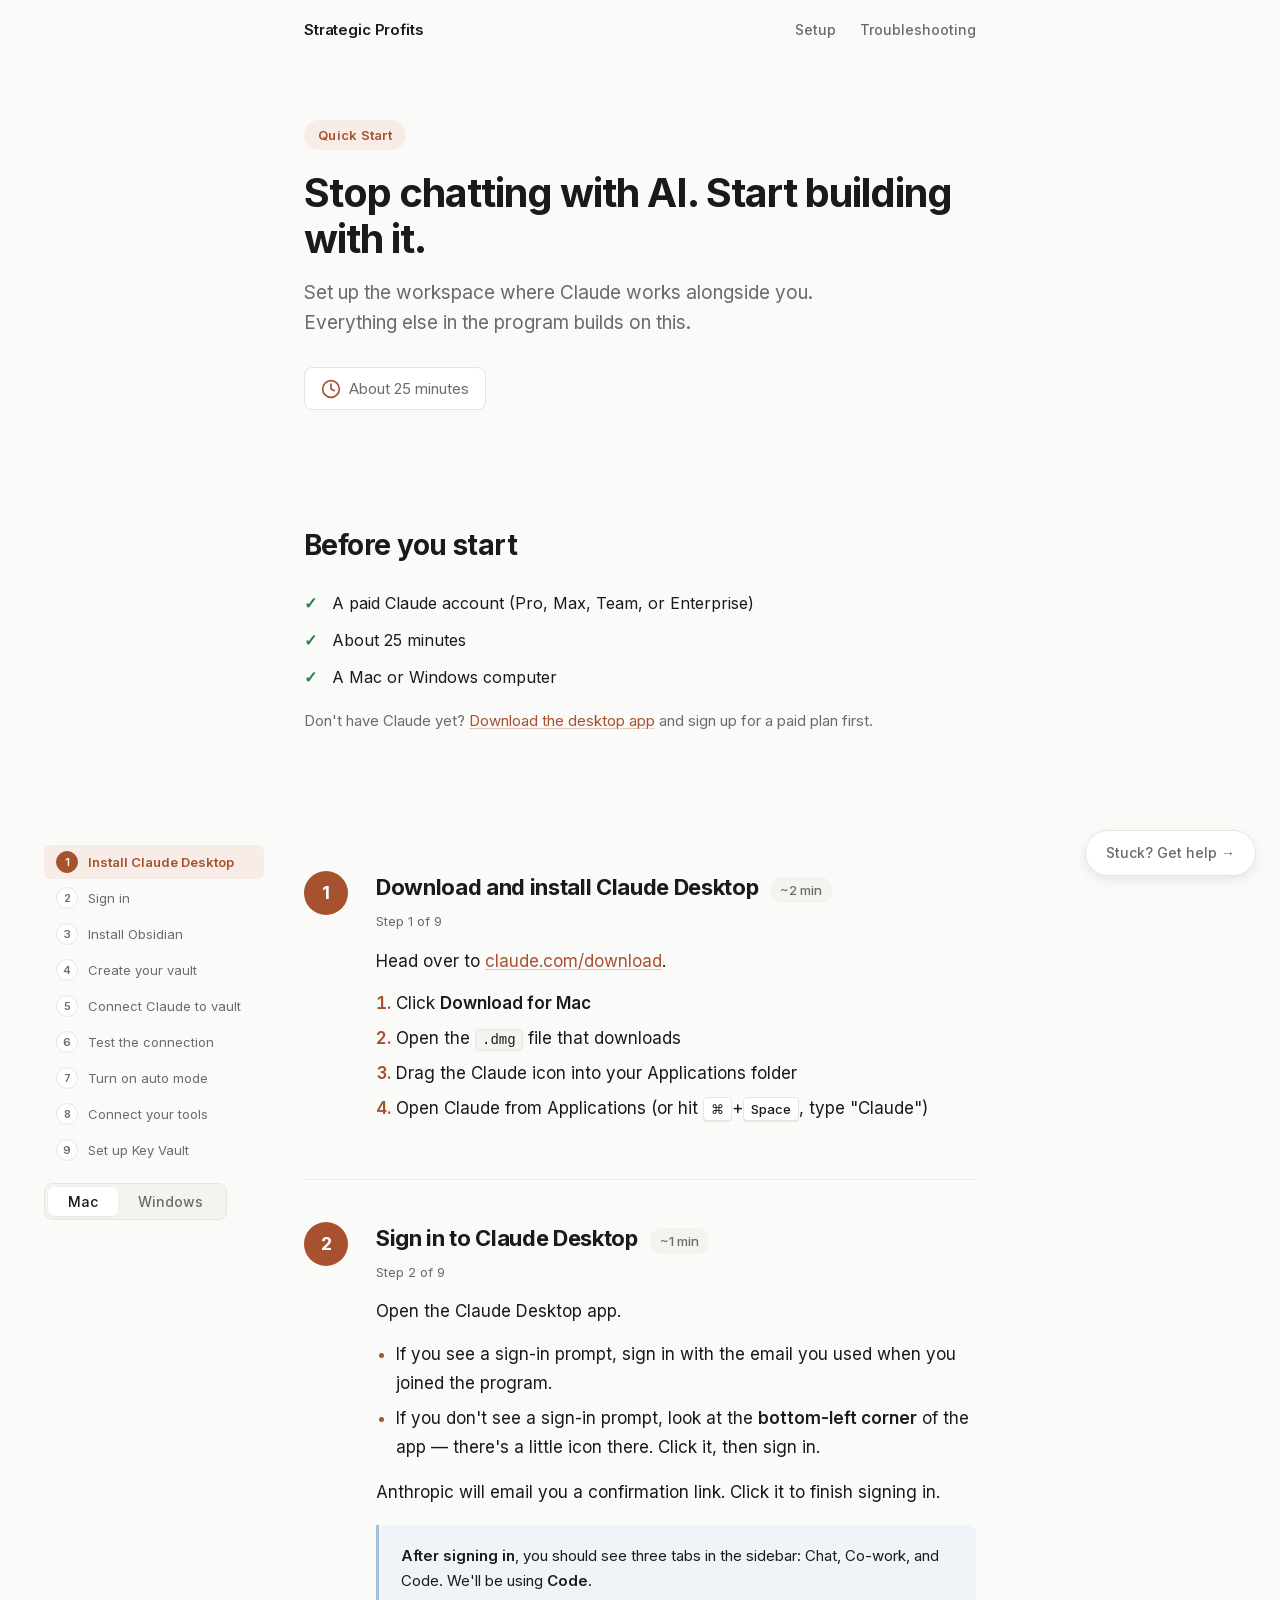
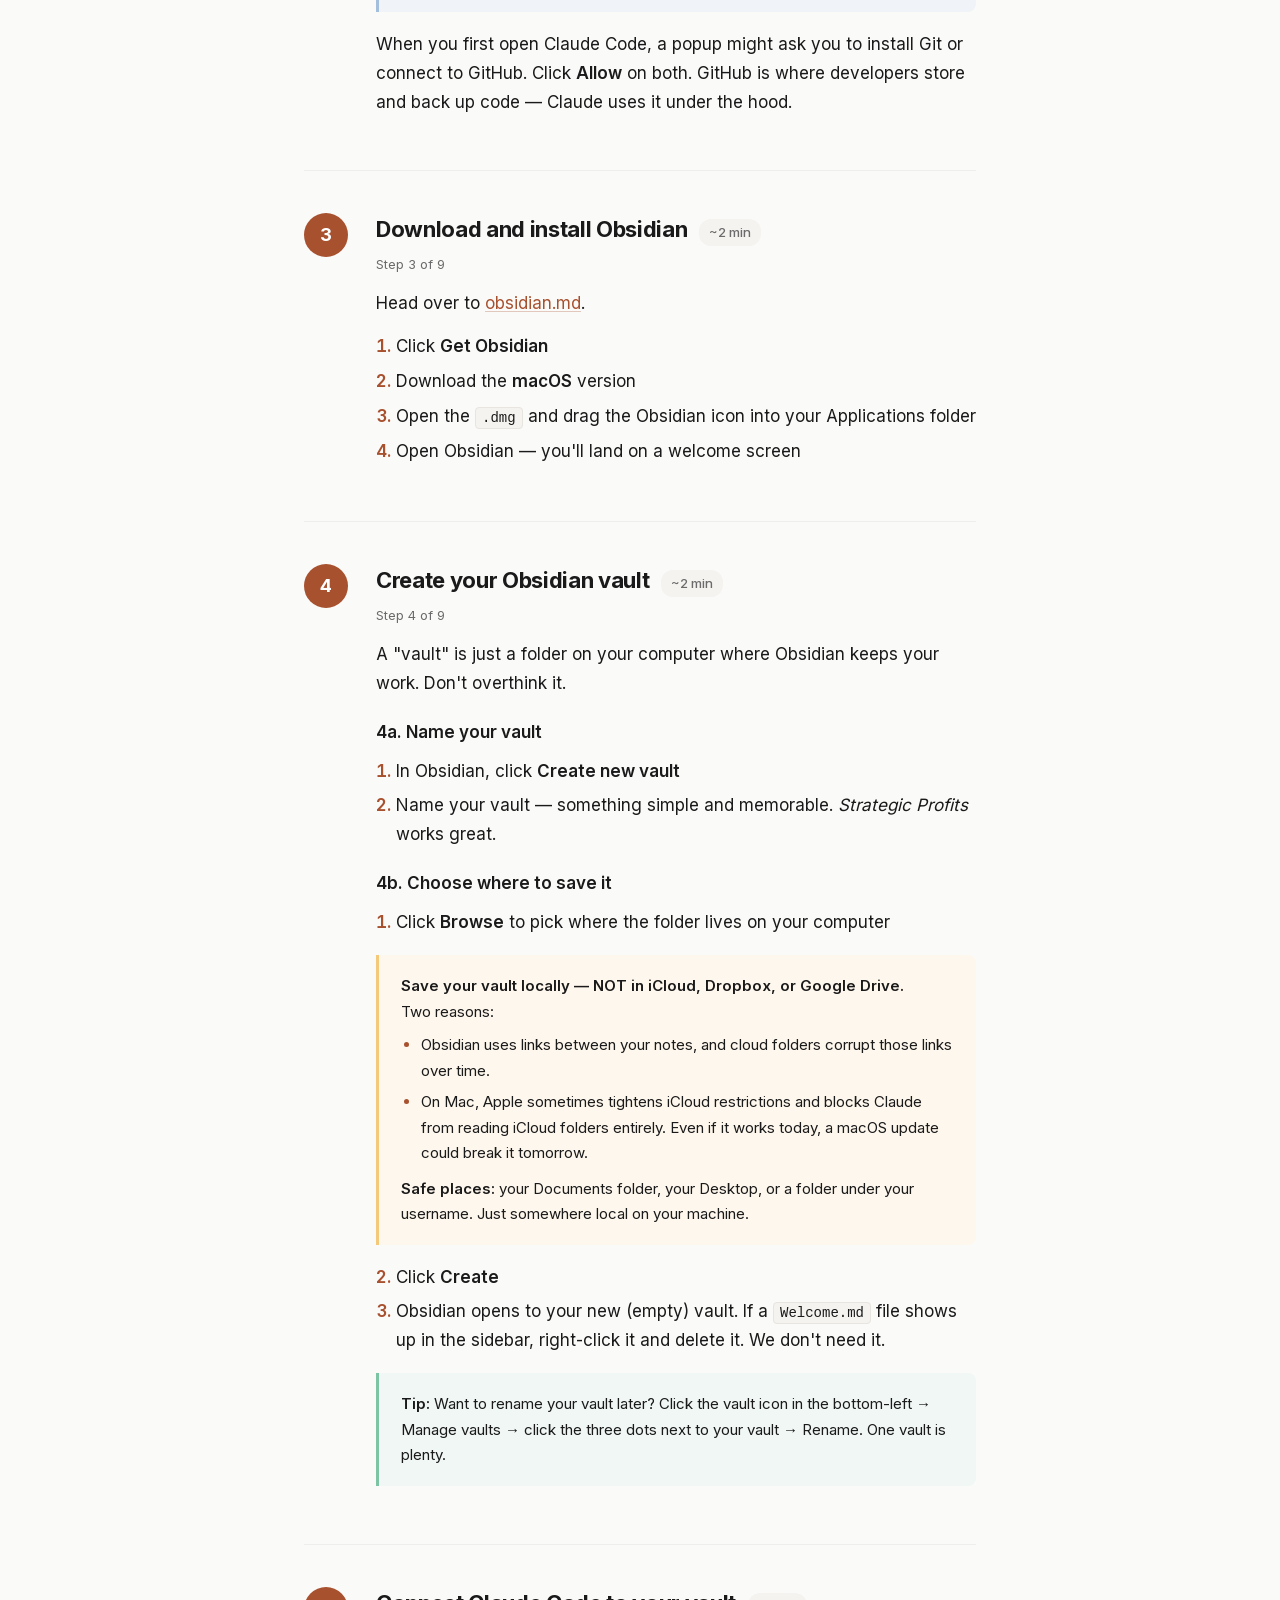
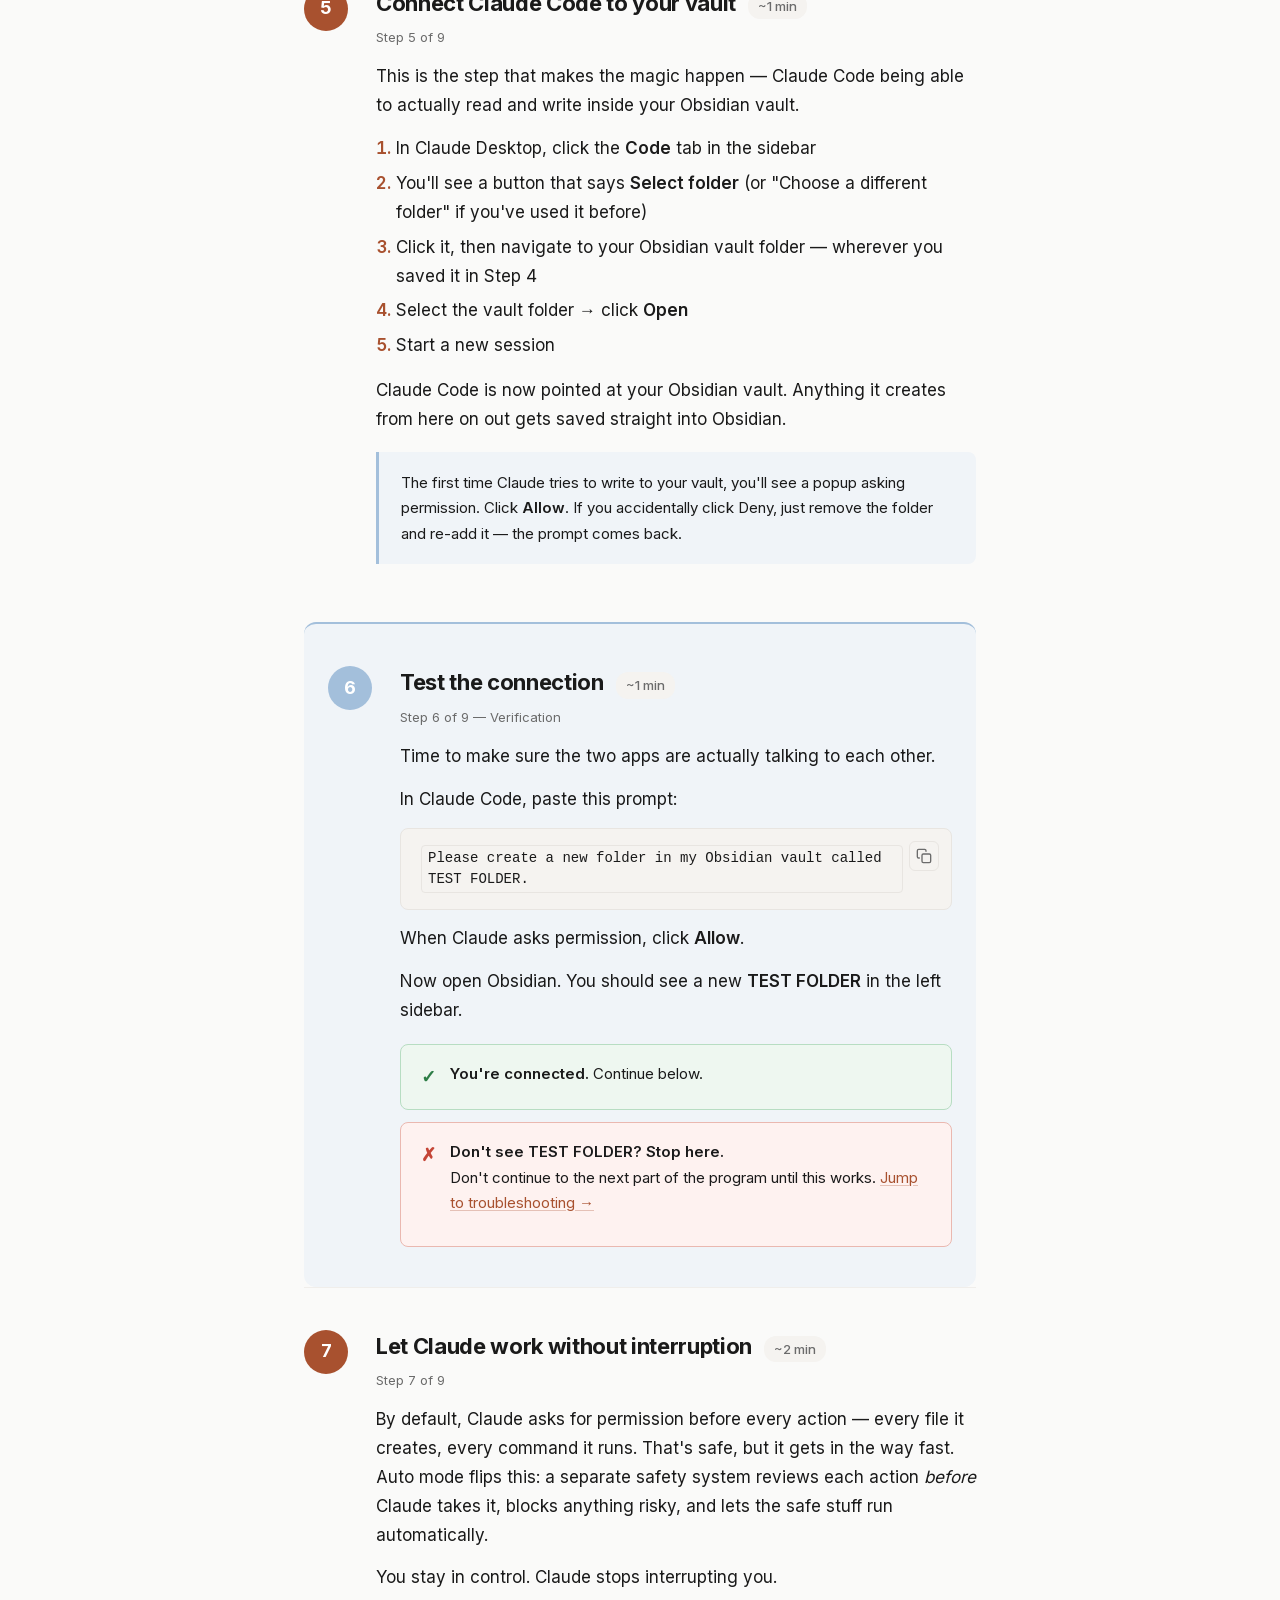
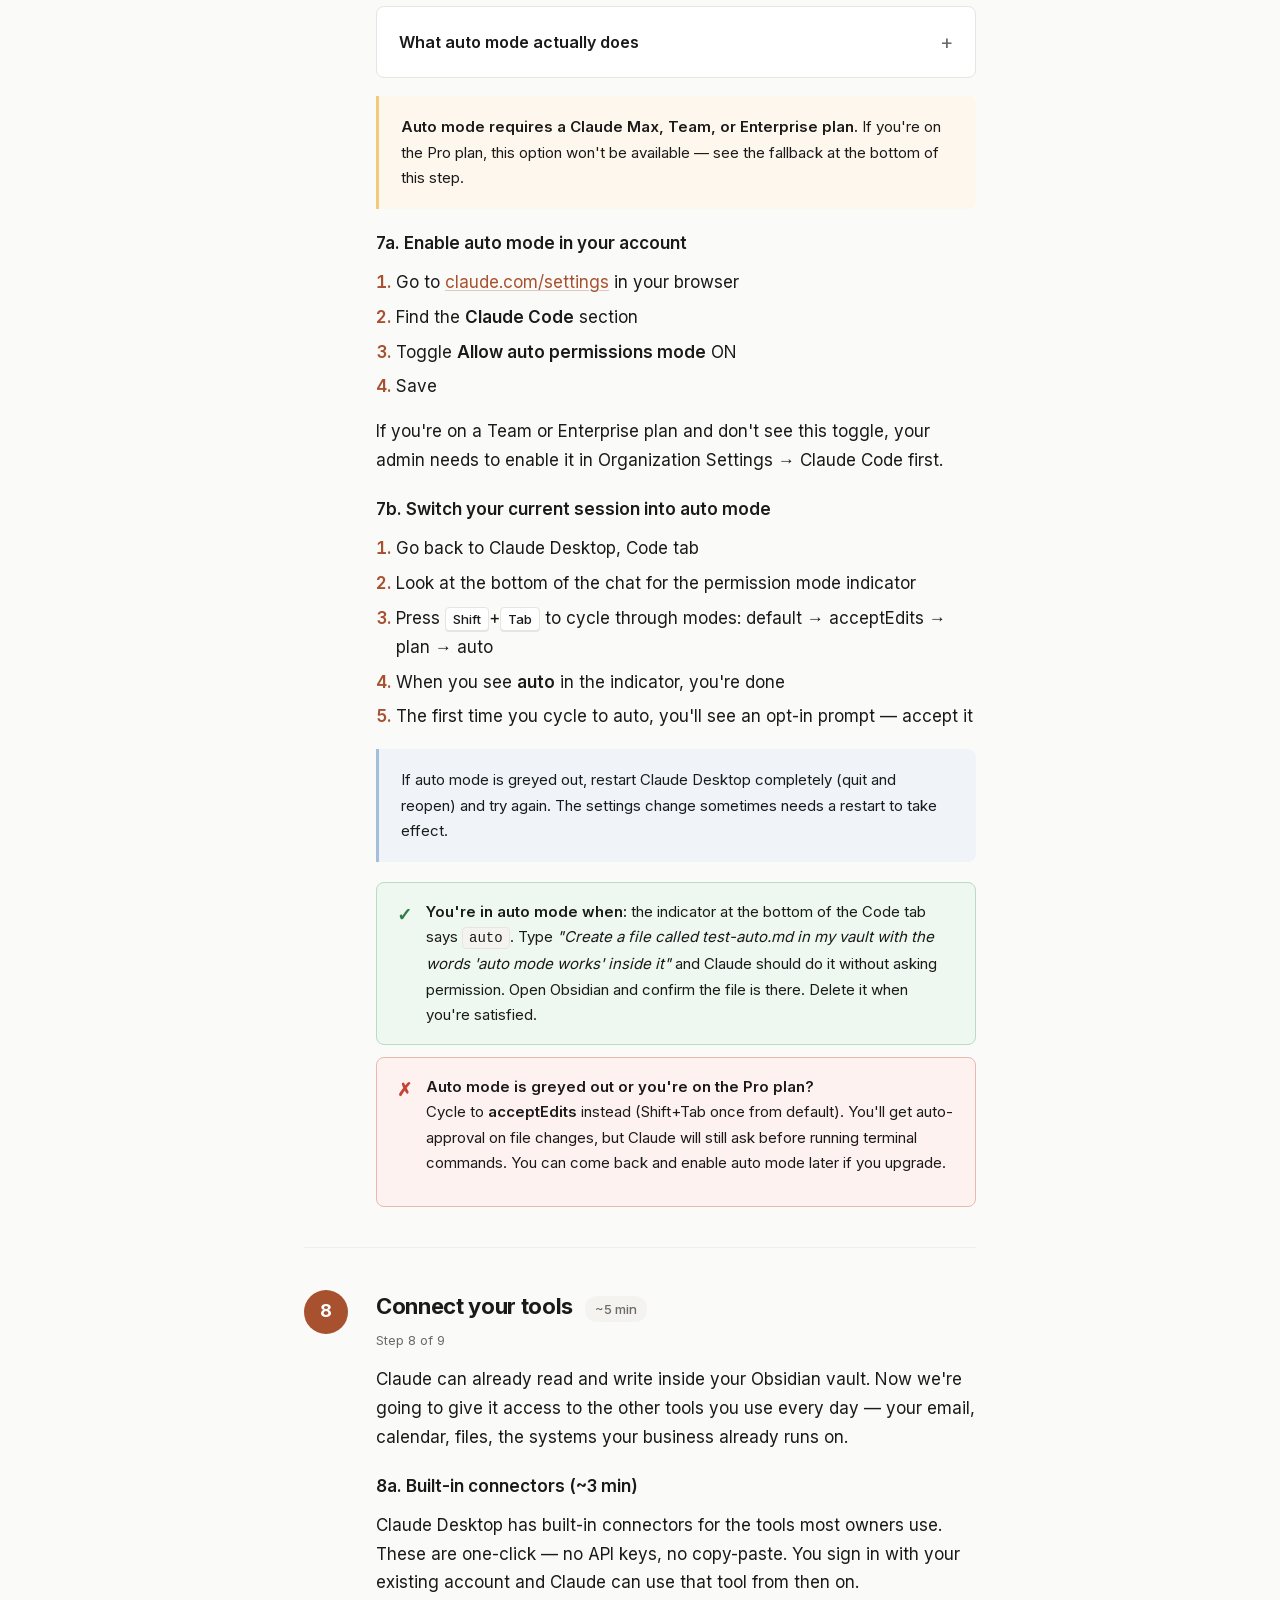
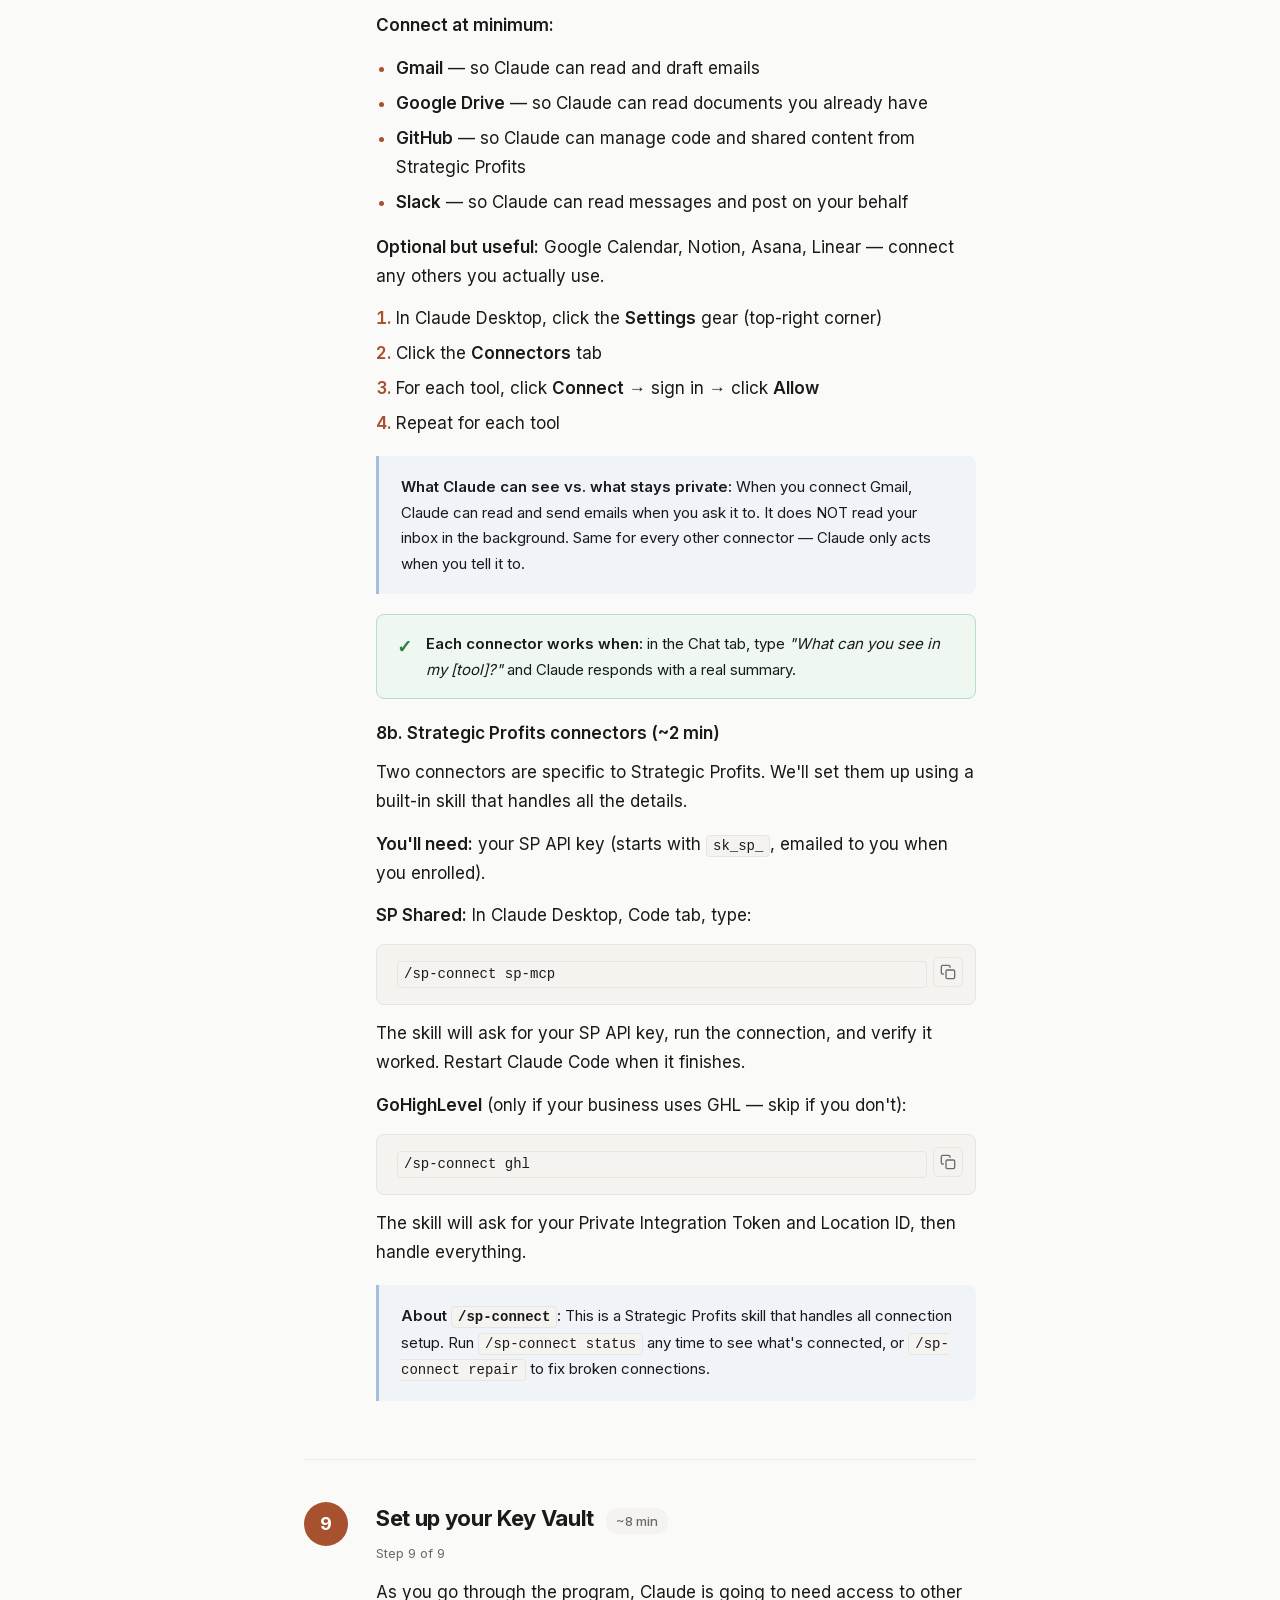
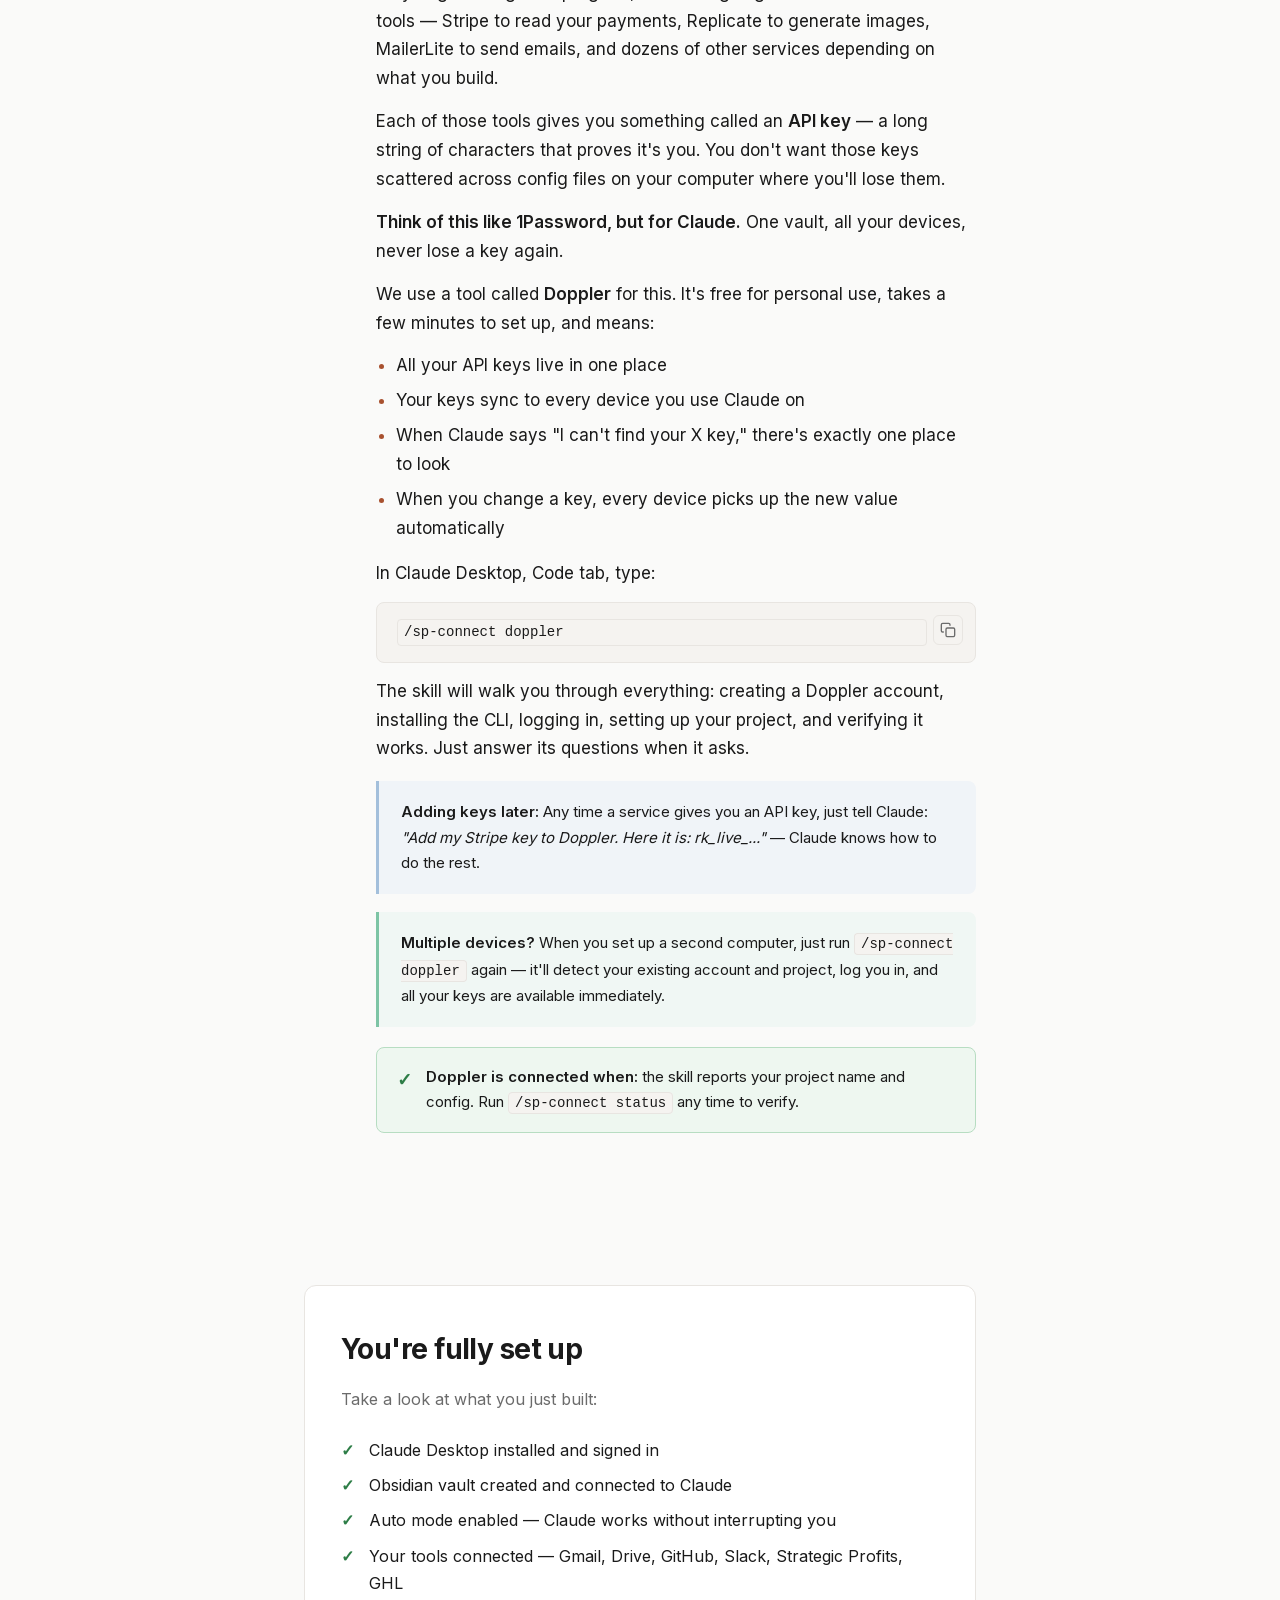
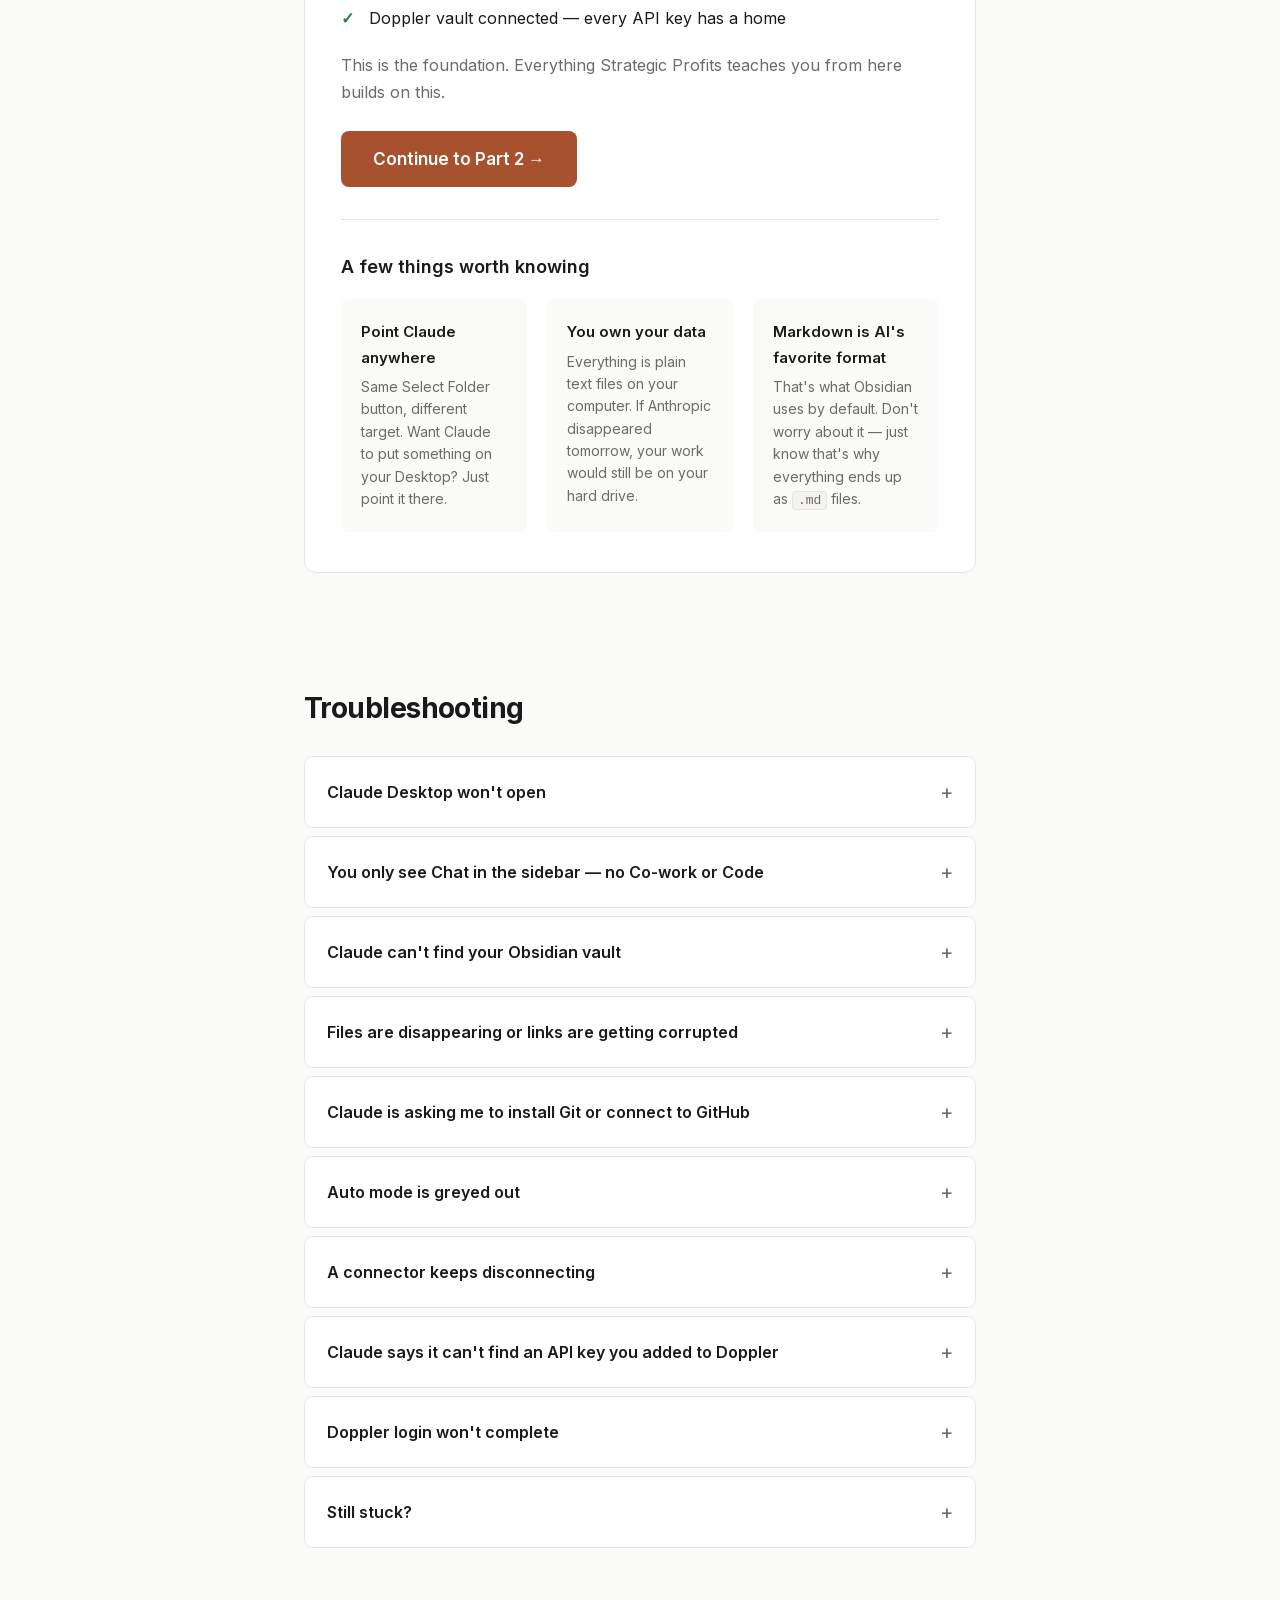
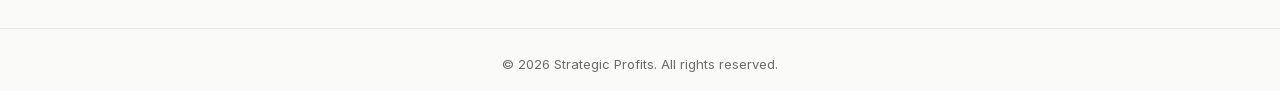
==== commit a878f33e: "feat: add Steps 7-9, left outline nav, pre-flight checklist Add auto mode setup (Step 7), connectors" ====
--- a/index.html
+++ b/index.html
@@ -6,13 +6,13 @@
   <title>Quick Start — Strategic Profits</title>
   <meta name="description" content="Set up the workspace where Claude works alongside you. Step-by-step setup for Strategic Profits members.">
   <meta property="og:title" content="Quick Start — Set up your AI workspace">
-  <meta property="og:description" content="Set up the workspace where Claude works alongside you. About 10 minutes.">
+  <meta property="og:description" content="Set up the workspace where Claude works alongside you. About 25 minutes.">
   <meta property="og:type" content="website">
   <meta property="og:url" content="https://onboarding.strategicprofits.com">
   <meta name="twitter:card" content="summary">
   <meta name="twitter:title" content="Quick Start — Strategic Profits">
-  <meta name="twitter:description" content="Set up the workspace where Claude works alongside you. About 10 minutes.">
-  <link rel="stylesheet" href="/style.css">
+  <meta name="twitter:description" content="Set up the workspace where Claude works alongside you. About 25 minutes.">
+  <link rel="stylesheet" href="/style.css?v=20260506">
   <link rel="icon" href="data:image/svg+xml,<svg xmlns='http://www.w3.org/2000/svg' viewBox='0 0 100 100'><text y='.9em' font-size='90'>🚀</text></svg>">
 </head>
 <body>
@@ -38,7 +38,7 @@
         <p class="hero-sub">Set up the workspace where Claude works alongside you. Everything else in the program builds on this.</p>
         <div class="hero-time">
           <svg width="20" height="20" viewBox="0 0 24 24" fill="none" stroke="currentColor" stroke-width="2" stroke-linecap="round" stroke-linejoin="round" aria-hidden="true"><circle cx="12" cy="12" r="10"/><polyline points="12 6 12 12 16 14"/></svg>
-          <span>About 10 minutes</span>
+          <span>About 25 minutes</span>
         </div>
       </div>
     </section>
@@ -46,11 +46,11 @@
     <section class="prereqs" id="setup">
       <div class="container">
         <h2>Before you start</h2>
-        <div class="checklist">
-          <label class="checklist-item"><input type="checkbox" disabled> A paid Claude account (Pro or Team)</label>
-          <label class="checklist-item"><input type="checkbox" disabled checked> ~10 minutes</label>
-          <label class="checklist-item"><input type="checkbox" disabled checked> A Mac or Windows computer</label>
-        </div>
+        <ul class="prereqs-list">
+          <li>A paid Claude account (Pro, Max, Team, or Enterprise)</li>
+          <li>About 25 minutes</li>
+          <li>A Mac or Windows computer</li>
+        </ul>
         <p class="prereqs-note">Don't have Claude yet? <a href="https://claude.com/download" target="_blank" rel="noopener">Download the desktop app</a> and sign up for a paid plan first.</p>
       </div>
     </section>
@@ -59,20 +59,23 @@
       <div class="container">
         <h2 class="sr-only">Setup Steps</h2>
 
-        <div class="steps-toolbar">
-          <div class="step-pills" role="navigation" aria-label="Step progress">
-            <a href="#step-1" class="step-pill" data-step="1">1</a>
-            <a href="#step-2" class="step-pill" data-step="2">2</a>
-            <a href="#step-3" class="step-pill" data-step="3">3</a>
-            <a href="#step-4" class="step-pill" data-step="4">4</a>
-            <a href="#step-5" class="step-pill" data-step="5">5</a>
-            <a href="#step-6" class="step-pill" data-step="6">6</a>
-          </div>
+        <aside class="steps-nav" id="steps-nav" aria-label="Step outline">
+          <nav>
+            <a href="#step-1" class="steps-nav-item" data-step="1"><span class="steps-nav-num">1</span> Install Claude Desktop</a>
+            <a href="#step-2" class="steps-nav-item" data-step="2"><span class="steps-nav-num">2</span> Sign in</a>
+            <a href="#step-3" class="steps-nav-item" data-step="3"><span class="steps-nav-num">3</span> Install Obsidian</a>
+            <a href="#step-4" class="steps-nav-item" data-step="4"><span class="steps-nav-num">4</span> Create your vault</a>
+            <a href="#step-5" class="steps-nav-item" data-step="5"><span class="steps-nav-num">5</span> Connect Claude to vault</a>
+            <a href="#step-6" class="steps-nav-item" data-step="6"><span class="steps-nav-num">6</span> Test the connection</a>
+            <a href="#step-7" class="steps-nav-item" data-step="7"><span class="steps-nav-num">7</span> Turn on auto mode</a>
+            <a href="#step-8" class="steps-nav-item" data-step="8"><span class="steps-nav-num">8</span> Connect your tools</a>
+            <a href="#step-9" class="steps-nav-item" data-step="9"><span class="steps-nav-num">9</span> Set up Key Vault</a>
+          </nav>
           <div class="os-toggle" role="radiogroup" aria-label="Operating system">
             <button class="os-btn active" data-os="mac" role="radio" aria-checked="true">Mac</button>
             <button class="os-btn" data-os="win" role="radio" aria-checked="false">Windows</button>
           </div>
-        </div>
+        </aside>
 
         <div class="step" id="step-1">
           <div class="step-number" aria-hidden="true">1</div>
@@ -81,7 +84,7 @@
               <h3>Download and install Claude Desktop</h3>
               <span class="step-time">~2 min</span>
             </div>
-            <p class="step-context">Step 1 of 6</p>
+            <p class="step-context">Step 1 of 9</p>
             <p>Head over to <a href="https://claude.com/download" target="_blank" rel="noopener">claude.com/download</a>.</p>
             <div class="os-mac">
               <ol>
@@ -109,7 +112,7 @@
               <h3>Sign in to Claude Desktop</h3>
               <span class="step-time">~1 min</span>
             </div>
-            <p class="step-context">Step 2 of 6</p>
+            <p class="step-context">Step 2 of 9</p>
             <p>Open the Claude Desktop app.</p>
             <ul>
               <li>If you see a sign-in prompt, sign in with the email you used when you joined the program.</li>
@@ -131,7 +134,7 @@
               <h3>Download and install Obsidian</h3>
               <span class="step-time">~2 min</span>
             </div>
-            <p class="step-context">Step 3 of 6</p>
+            <p class="step-context">Step 3 of 9</p>
             <p>Head over to <a href="https://obsidian.md/" target="_blank" rel="noopener">obsidian.md</a>.</p>
             <div class="os-mac">
               <ol>
@@ -159,7 +162,7 @@
               <h3>Create your Obsidian vault</h3>
               <span class="step-time">~2 min</span>
             </div>
-            <p class="step-context">Step 4 of 6</p>
+            <p class="step-context">Step 4 of 9</p>
             <p>A "vault" is just a folder on your computer where Obsidian keeps your work. Don't overthink it.</p>
 
             <!-- TODO: Embed 60-90 second Loom walkthrough of Steps 4-6 -->
@@ -221,7 +224,7 @@
               <h3>Connect Claude Code to your vault</h3>
               <span class="step-time">~1 min</span>
             </div>
-            <p class="step-context">Step 5 of 6</p>
+            <p class="step-context">Step 5 of 9</p>
             <p>This is the step that makes the magic happen — Claude Code being able to actually read and write inside your Obsidian vault.</p>
             <ol>
               <li>In Claude Desktop, click the <strong>Code</strong> tab in the sidebar</li>
@@ -245,7 +248,7 @@
               <h3>Test the connection</h3>
               <span class="step-time">~1 min</span>
             </div>
-            <p class="step-context">Step 6 of 6 — Verification</p>
+            <p class="step-context">Step 6 of 9 — Verification</p>
             <p>Time to make sure the two apps are actually talking to each other.</p>
             <p>In Claude Code, paste this prompt:</p>
             <div class="code-block">
@@ -275,14 +278,200 @@
           </div>
         </div>
 
+        <div class="step" id="step-7">
+          <div class="step-number" aria-hidden="true">7</div>
+          <div class="step-content">
+            <div class="step-header">
+              <h3>Let Claude work without interruption</h3>
+              <span class="step-time">~2 min</span>
+            </div>
+            <p class="step-context">Step 7 of 9</p>
+            <p>By default, Claude asks for permission before every action — every file it creates, every command it runs. That's safe, but it gets in the way fast. Auto mode flips this: a separate safety system reviews each action <em>before</em> Claude takes it, blocks anything risky, and lets the safe stuff run automatically.</p>
+            <p>You stay in control. Claude stops interrupting you.</p>
+
+            <details class="faq-item">
+              <summary>What auto mode actually does</summary>
+              <div class="faq-body">
+                <p>Before every action Claude takes, a separate classifier reviews it. Things like creating files in your vault or running normal commands get a green light automatically. Things like deleting files outside your vault, sending data to unknown places, or running suspicious code get blocked and require your manual approval.</p>
+                <p>You can turn auto mode off any time. You can also tell Claude in the chat "wait until I review before deploying" and the classifier will enforce that until you say otherwise.</p>
+              </div>
+            </details>
+
+            <div class="callout callout-warning">
+              <strong>Auto mode requires a Claude Max, Team, or Enterprise plan.</strong> If you're on the Pro plan, this option won't be available — see the fallback at the bottom of this step.
+            </div>
+
+            <h4 class="substep">7a. Enable auto mode in your account</h4>
+            <ol>
+              <li>Go to <a href="https://claude.com/settings" target="_blank" rel="noopener">claude.com/settings</a> in your browser</li>
+              <li>Find the <strong>Claude Code</strong> section</li>
+              <li>Toggle <strong>Allow auto permissions mode</strong> ON</li>
+              <li>Save</li>
+            </ol>
+            <p>If you're on a Team or Enterprise plan and don't see this toggle, your admin needs to enable it in Organization Settings &rarr; Claude Code first.</p>
+
+            <h4 class="substep">7b. Switch your current session into auto mode</h4>
+            <ol>
+              <li>Go back to Claude Desktop, Code tab</li>
+              <li>Look at the bottom of the chat for the permission mode indicator</li>
+              <li>Press <kbd>Shift</kbd>+<kbd>Tab</kbd> to cycle through modes: default &rarr; acceptEdits &rarr; plan &rarr; auto</li>
+              <li>When you see <strong>auto</strong> in the indicator, you're done</li>
+              <li>The first time you cycle to auto, you'll see an opt-in prompt — accept it</li>
+            </ol>
+            <div class="callout callout-info">
+              If auto mode is greyed out, restart Claude Desktop completely (quit and reopen) and try again. The settings change sometimes needs a restart to take effect.
+            </div>
+
+            <!-- Verification -->
+            <div class="result-grid">
+              <div class="result-card result-success">
+                <div class="result-icon" aria-hidden="true">&#10003;</div>
+                <div>
+                  <strong>You're in auto mode when:</strong> the indicator at the bottom of the Code tab says <code>auto</code>. Type <em>"Create a file called test-auto.md in my vault with the words 'auto mode works' inside it"</em> and Claude should do it without asking permission. Open Obsidian and confirm the file is there. Delete it when you're satisfied.
+                </div>
+              </div>
+              <div class="result-card result-fail">
+                <div class="result-icon" aria-hidden="true">&#10007;</div>
+                <div>
+                  <strong>Auto mode is greyed out or you're on the Pro plan?</strong>
+                  <p>Cycle to <strong>acceptEdits</strong> instead (Shift+Tab once from default). You'll get auto-approval on file changes, but Claude will still ask before running terminal commands. You can come back and enable auto mode later if you upgrade.</p>
+                </div>
+              </div>
+            </div>
+          </div>
+        </div>
+
+        <div class="step" id="step-8">
+          <div class="step-number" aria-hidden="true">8</div>
+          <div class="step-content">
+            <div class="step-header">
+              <h3>Connect your tools</h3>
+              <span class="step-time">~5 min</span>
+            </div>
+            <p class="step-context">Step 8 of 9</p>
+            <p>Claude can already read and write inside your Obsidian vault. Now we're going to give it access to the other tools you use every day — your email, calendar, files, the systems your business already runs on.</p>
+
+            <h4 class="substep">8a. Built-in connectors (~3 min)</h4>
+            <p>Claude Desktop has built-in connectors for the tools most owners use. These are one-click — no API keys, no copy-paste. You sign in with your existing account and Claude can use that tool from then on.</p>
+            <p><strong>Connect at minimum:</strong></p>
+            <ul>
+              <li><strong>Gmail</strong> — so Claude can read and draft emails</li>
+              <li><strong>Google Drive</strong> — so Claude can read documents you already have</li>
+              <li><strong>GitHub</strong> — so Claude can manage code and shared content from Strategic Profits</li>
+              <li><strong>Slack</strong> — so Claude can read messages and post on your behalf</li>
+            </ul>
+            <p><strong>Optional but useful:</strong> Google Calendar, Notion, Asana, Linear — connect any others you actually use.</p>
+            <ol>
+              <li>In Claude Desktop, click the <strong>Settings</strong> gear (top-right corner)</li>
+              <li>Click the <strong>Connectors</strong> tab</li>
+              <li>For each tool, click <strong>Connect</strong> &rarr; sign in &rarr; click <strong>Allow</strong></li>
+              <li>Repeat for each tool</li>
+            </ol>
+            <div class="callout callout-info">
+              <strong>What Claude can see vs. what stays private:</strong> When you connect Gmail, Claude can read and send emails when you ask it to. It does NOT read your inbox in the background. Same for every other connector — Claude only acts when you tell it to.
+            </div>
+
+            <div class="result-grid">
+              <div class="result-card result-success">
+                <div class="result-icon" aria-hidden="true">&#10003;</div>
+                <div>
+                  <strong>Each connector works when:</strong> in the Chat tab, type <em>"What can you see in my [tool]?"</em> and Claude responds with a real summary.
+                </div>
+              </div>
+            </div>
+
+            <h4 class="substep">8b. Strategic Profits connectors (~2 min)</h4>
+            <p>Two connectors are specific to Strategic Profits. We'll set them up using a built-in skill that handles all the details.</p>
+            <p><strong>You'll need:</strong> your SP API key (starts with <code>sk_sp_</code>, emailed to you when you enrolled).</p>
+
+            <p><strong>SP Shared:</strong> In Claude Desktop, Code tab, type:</p>
+            <div class="code-block">
+              <code>/sp-connect sp-mcp</code>
+              <button class="copy-btn" onclick="copyCode(this)" aria-label="Copy to clipboard">
+                <svg width="16" height="16" viewBox="0 0 24 24" fill="none" stroke="currentColor" stroke-width="2" stroke-linecap="round" stroke-linejoin="round" aria-hidden="true"><rect x="9" y="9" width="13" height="13" rx="2" ry="2"/><path d="M5 15H4a2 2 0 0 1-2-2V4a2 2 0 0 1 2-2h9a2 2 0 0 1 2 2v1"/></svg>
+              </button>
+            </div>
+            <p>The skill will ask for your SP API key, run the connection, and verify it worked. Restart Claude Code when it finishes.</p>
+
+            <p><strong>GoHighLevel</strong> (only if your business uses GHL — skip if you don't):</p>
+            <div class="code-block">
+              <code>/sp-connect ghl</code>
+              <button class="copy-btn" onclick="copyCode(this)" aria-label="Copy to clipboard">
+                <svg width="16" height="16" viewBox="0 0 24 24" fill="none" stroke="currentColor" stroke-width="2" stroke-linecap="round" stroke-linejoin="round" aria-hidden="true"><rect x="9" y="9" width="13" height="13" rx="2" ry="2"/><path d="M5 15H4a2 2 0 0 1-2-2V4a2 2 0 0 1 2-2h9a2 2 0 0 1 2 2v1"/></svg>
+              </button>
+            </div>
+            <p>The skill will ask for your Private Integration Token and Location ID, then handle everything.</p>
+
+            <div class="callout callout-info">
+              <strong>About <code>/sp-connect</code>:</strong> This is a Strategic Profits skill that handles all connection setup. Run <code>/sp-connect status</code> any time to see what's connected, or <code>/sp-connect repair</code> to fix broken connections.
+            </div>
+          </div>
+        </div>
+
+        <div class="step" id="step-9">
+          <div class="step-number" aria-hidden="true">9</div>
+          <div class="step-content">
+            <div class="step-header">
+              <h3>Set up your Key Vault</h3>
+              <span class="step-time">~8 min</span>
+            </div>
+            <p class="step-context">Step 9 of 9</p>
+            <p>As you go through the program, Claude is going to need access to other tools — Stripe to read your payments, Replicate to generate images, MailerLite to send emails, and dozens of other services depending on what you build.</p>
+            <p>Each of those tools gives you something called an <strong>API key</strong> — a long string of characters that proves it's you. You don't want those keys scattered across config files on your computer where you'll lose them.</p>
+            <p><strong>Think of this like 1Password, but for Claude.</strong> One vault, all your devices, never lose a key again.</p>
+
+            <p>We use a tool called <strong>Doppler</strong> for this. It's free for personal use, takes a few minutes to set up, and means:</p>
+            <ul>
+              <li>All your API keys live in one place</li>
+              <li>Your keys sync to every device you use Claude on</li>
+              <li>When Claude says "I can't find your X key," there's exactly one place to look</li>
+              <li>When you change a key, every device picks up the new value automatically</li>
+            </ul>
+
+            <p>In Claude Desktop, Code tab, type:</p>
+            <div class="code-block">
+              <code>/sp-connect doppler</code>
+              <button class="copy-btn" onclick="copyCode(this)" aria-label="Copy to clipboard">
+                <svg width="16" height="16" viewBox="0 0 24 24" fill="none" stroke="currentColor" stroke-width="2" stroke-linecap="round" stroke-linejoin="round" aria-hidden="true"><rect x="9" y="9" width="13" height="13" rx="2" ry="2"/><path d="M5 15H4a2 2 0 0 1-2-2V4a2 2 0 0 1 2-2h9a2 2 0 0 1 2 2v1"/></svg>
+              </button>
+            </div>
+            <p>The skill will walk you through everything: creating a Doppler account, installing the CLI, logging in, setting up your project, and verifying it works. Just answer its questions when it asks.</p>
+
+            <div class="callout callout-info">
+              <strong>Adding keys later:</strong> Any time a service gives you an API key, just tell Claude: <em>"Add my Stripe key to Doppler. Here it is: rk_live_..."</em> — Claude knows how to do the rest.
+            </div>
+
+            <div class="callout callout-tip">
+              <strong>Multiple devices?</strong> When you set up a second computer, just run <code>/sp-connect doppler</code> again — it'll detect your existing account and project, log you in, and all your keys are available immediately.
+            </div>
+
+            <div class="result-grid">
+              <div class="result-card result-success">
+                <div class="result-icon" aria-hidden="true">&#10003;</div>
+                <div>
+                  <strong>Doppler is connected when:</strong> the skill reports your project name and config. Run <code>/sp-connect status</code> any time to verify.
+                </div>
+              </div>
+            </div>
+          </div>
+        </div>
+
       </div>
     </section>
 
     <section class="done">
       <div class="container">
         <div class="done-card">
-          <h2>Setup complete</h2>
-          <p>You now have a workspace where Claude can read, write, and build alongside you.</p>
+          <h2>You're fully set up</h2>
+          <p>Take a look at what you just built:</p>
+          <ul class="done-checklist">
+            <li>Claude Desktop installed and signed in</li>
+            <li>Obsidian vault created and connected to Claude</li>
+            <li>Auto mode enabled — Claude works without interrupting you</li>
+            <li>Your tools connected — Gmail, Drive, GitHub, Slack, Strategic Profits, GHL</li>
+            <li>Doppler vault connected — every API key has a home</li>
+          </ul>
+          <p>This is the foundation. Everything Strategic Profits teaches you from here builds on this.</p>
 
           <!-- TODO: Replace href and label with actual Part 2 URL and name -->
           <a href="#" class="done-cta">Continue to Part 2 &rarr;</a>
@@ -371,6 +560,38 @@
           </details>
 
           <details class="faq-item">
+            <summary>Auto mode is greyed out</summary>
+            <div class="faq-body">
+              <p>Quit Claude Desktop completely and reopen it. The settings change requires a full restart. If still greyed out, you may be on a Team or Enterprise plan where the toggle is in your admin's Organization Settings &rarr; Claude Code instead of your personal settings.</p>
+            </div>
+          </details>
+
+          <details class="faq-item">
+            <summary>A connector keeps disconnecting</summary>
+            <div class="faq-body">
+              <p>Some connectors (especially Google ones) require periodic re-authentication. If a connector stops working after a few weeks, go back to Settings &rarr; Connectors, click Disconnect, then Connect again.</p>
+            </div>
+          </details>
+
+          <details class="faq-item">
+            <summary>Claude says it can't find an API key you added to Doppler</summary>
+            <div class="faq-body">
+              <p>Two common causes:</p>
+              <ol>
+                <li>Your Claude Code session was started before Doppler was connected. Close the Code tab and start a new session.</li>
+                <li>The key was added to a different Doppler config (e.g., prod instead of dev). Run <code>doppler configs</code> to see which configs have which keys.</li>
+              </ol>
+            </div>
+          </details>
+
+          <details class="faq-item">
+            <summary>Doppler login won't complete</summary>
+            <div class="faq-body">
+              <p>Run <code>doppler login --no-browser</code> and copy the URL into your browser manually. Some corporate firewalls block the auto-launch behavior.</p>
+            </div>
+          </details>
+
+          <details class="faq-item">
             <summary>Still stuck?</summary>
             <div class="faq-body">
               <p>Post in the Strategic Profits community and tag either <strong>Jem Erroba</strong> or <strong>Tom Hammaker</strong> — they'll get back to you shortly.</p>
@@ -398,21 +619,21 @@
         var pct = h.scrollTop / (h.scrollHeight - h.clientHeight);
         document.getElementById('progress-bar').style.transform = 'scaleX(' + (pct || 0) + ')';
         document.getElementById('nav').classList.toggle('nav-scrolled', window.scrollY > 40);
-        updateStepPills();
+        updateStepNav();
       });
     }
     window.addEventListener('scroll', onScroll, { passive: true });
 
-    function updateStepPills() {
+    function updateStepNav() {
       var steps = document.querySelectorAll('.step');
-      var pills = document.querySelectorAll('.step-pill');
+      var items = document.querySelectorAll('.steps-nav-item');
       var current = 0;
       for (var i = 0; i < steps.length; i++) {
         if (steps[i].getBoundingClientRect().top < window.innerHeight * 0.5) current = i;
       }
-      for (var j = 0; j < pills.length; j++) {
-        pills[j].classList.toggle('active', j === current);
-        pills[j].classList.toggle('done', j < current);
+      for (var j = 0; j < items.length; j++) {
+        items[j].classList.toggle('active', j === current);
+        items[j].classList.toggle('done', j < current);
       }
     }
 
@@ -444,7 +665,7 @@
       });
     }
 
-    updateStepPills();
+    updateStepNav();
   </script>
 </body>
 </html>
--- a/style.css
+++ b/style.css
@@ -304,82 +304,127 @@
   margin-bottom: 20px;
 }
 
-.checklist {
+.prereqs-list {
+  list-style: none;
+  padding: 0;
+  margin: 0 0 16px;
   display: flex;
   flex-direction: column;
   gap: 10px;
+}
+
+.prereqs-list li {
+  font-size: 16px;
+  color: var(--color-text);
+  padding-left: 28px;
+  position: relative;
+}
+
+.prereqs-list li::before {
+  content: "\2713";
+  position: absolute;
+  left: 0;
+  color: var(--color-success);
+  font-weight: 700;
+}
+
+.done-checklist {
+  list-style: none;
+  padding: 0;
+  margin: 0 0 20px;
+  display: flex;
+  flex-direction: column;
+  gap: 8px;
+}
+
+.done-checklist li {
+  font-size: 16px;
+  padding-left: 28px;
+  position: relative;
+}
+
+.done-checklist li::before {
+  content: "\2713";
+  position: absolute;
+  left: 0;
+  color: var(--color-success);
+  font-weight: 700;
+}
+
+.prereqs-note {
+  font-size: 15px;
+  color: var(--color-text-secondary);
+}
+
+/* ========== Steps Left Nav ========== */
+
+.steps-nav {
+  position: sticky;
+  top: 72px;
+  float: left;
+  width: 220px;
+  margin-left: -260px;
+  padding: 16px 0;
+  z-index: 50;
+}
+
+.steps-nav nav {
+  display: flex;
+  flex-direction: column;
+  gap: 2px;
   margin-bottom: 16px;
 }
 
-.checklist-item {
+.steps-nav-item {
   display: flex;
   align-items: center;
   gap: 10px;
-  font-size: 16px;
+  padding: 6px 12px;
+  border-radius: 6px;
+  font-size: 13px;
+  line-height: 1.3;
+  text-decoration: none;
+  color: var(--color-text-secondary);
+  transition: background 0.15s, color 0.15s;
+}
+
+.steps-nav-item:hover {
+  text-decoration: none;
+  background: var(--color-border-light);
   color: var(--color-text);
 }
 
-.checklist-item input[type="checkbox"] {
-  width: 18px;
-  height: 18px;
-  accent-color: var(--color-accent);
-  flex-shrink: 0;
-}
-
-.prereqs-note {
-  font-size: 15px;
-  color: var(--color-text-secondary);
-}
-
-/* ========== Steps Toolbar ========== */
-
-.steps-toolbar {
-  display: flex;
-  align-items: center;
-  justify-content: space-between;
-  gap: 16px;
-  position: sticky;
-  top: 62px;
-  z-index: 50;
-  background: var(--color-bg);
-  padding: 12px 0;
-  margin-bottom: 8px;
-}
-
-.step-pills {
-  display: flex;
-  gap: 6px;
-}
-
-.step-pill {
-  width: 32px;
-  height: 32px;
+.steps-nav-item.active {
+  background: var(--color-accent-light);
+  color: var(--color-accent);
+  font-weight: 600;
+}
+
+.steps-nav-item.done {
+  color: var(--color-success);
+}
+
+.steps-nav-num {
   display: flex;
   align-items: center;
   justify-content: center;
+  width: 22px;
+  height: 22px;
   border-radius: 50%;
-  font-size: 13px;
+  font-size: 11px;
   font-weight: 600;
-  text-decoration: none;
-  border: 1px solid var(--color-border);
+  border: 1.5px solid var(--color-border);
   background: var(--color-surface);
-  color: var(--color-text-secondary);
-  transition: background 0.15s, color 0.15s, border-color 0.15s;
-}
-
-.step-pill:hover {
-  text-decoration: none;
-  border-color: var(--color-accent);
-  color: var(--color-accent);
-}
-
-.step-pill.active {
+  flex-shrink: 0;
+}
+
+.steps-nav-item.active .steps-nav-num {
   background: var(--color-accent);
   border-color: var(--color-accent);
   color: white;
 }
 
-.step-pill.done {
+.steps-nav-item.done .steps-nav-num {
   background: var(--color-success-bg);
   border-color: var(--color-success);
   color: var(--color-success);
@@ -896,6 +941,33 @@
 
 /* ========== Responsive ========== */
 
+@media (max-width: 1100px) {
+  .steps-nav {
+    position: static;
+    float: none;
+    width: 100%;
+    margin-left: 0;
+    padding: 0 0 8px;
+    border-bottom: 1px solid var(--color-border-light);
+    margin-bottom: 16px;
+  }
+
+  .steps-nav nav {
+    flex-direction: row;
+    flex-wrap: wrap;
+    gap: 4px;
+  }
+
+  .steps-nav-item {
+    padding: 4px 8px;
+    font-size: 12px;
+  }
+
+  .steps-nav-item span:not(.steps-nav-num) {
+    display: none;
+  }
+}
+
 @media (max-width: 900px) {
   .tips-grid {
     grid-template-columns: 1fr;
@@ -919,10 +991,13 @@
     font-size: 17px;
   }
 
-  .steps-toolbar {
-    flex-direction: column;
-    align-items: flex-start;
-    gap: 10px;
+  .steps-nav nav {
+    gap: 2px;
+  }
+
+  .steps-nav-item {
+    font-size: 11px;
+    padding: 3px 6px;
   }
 
   .step-header {
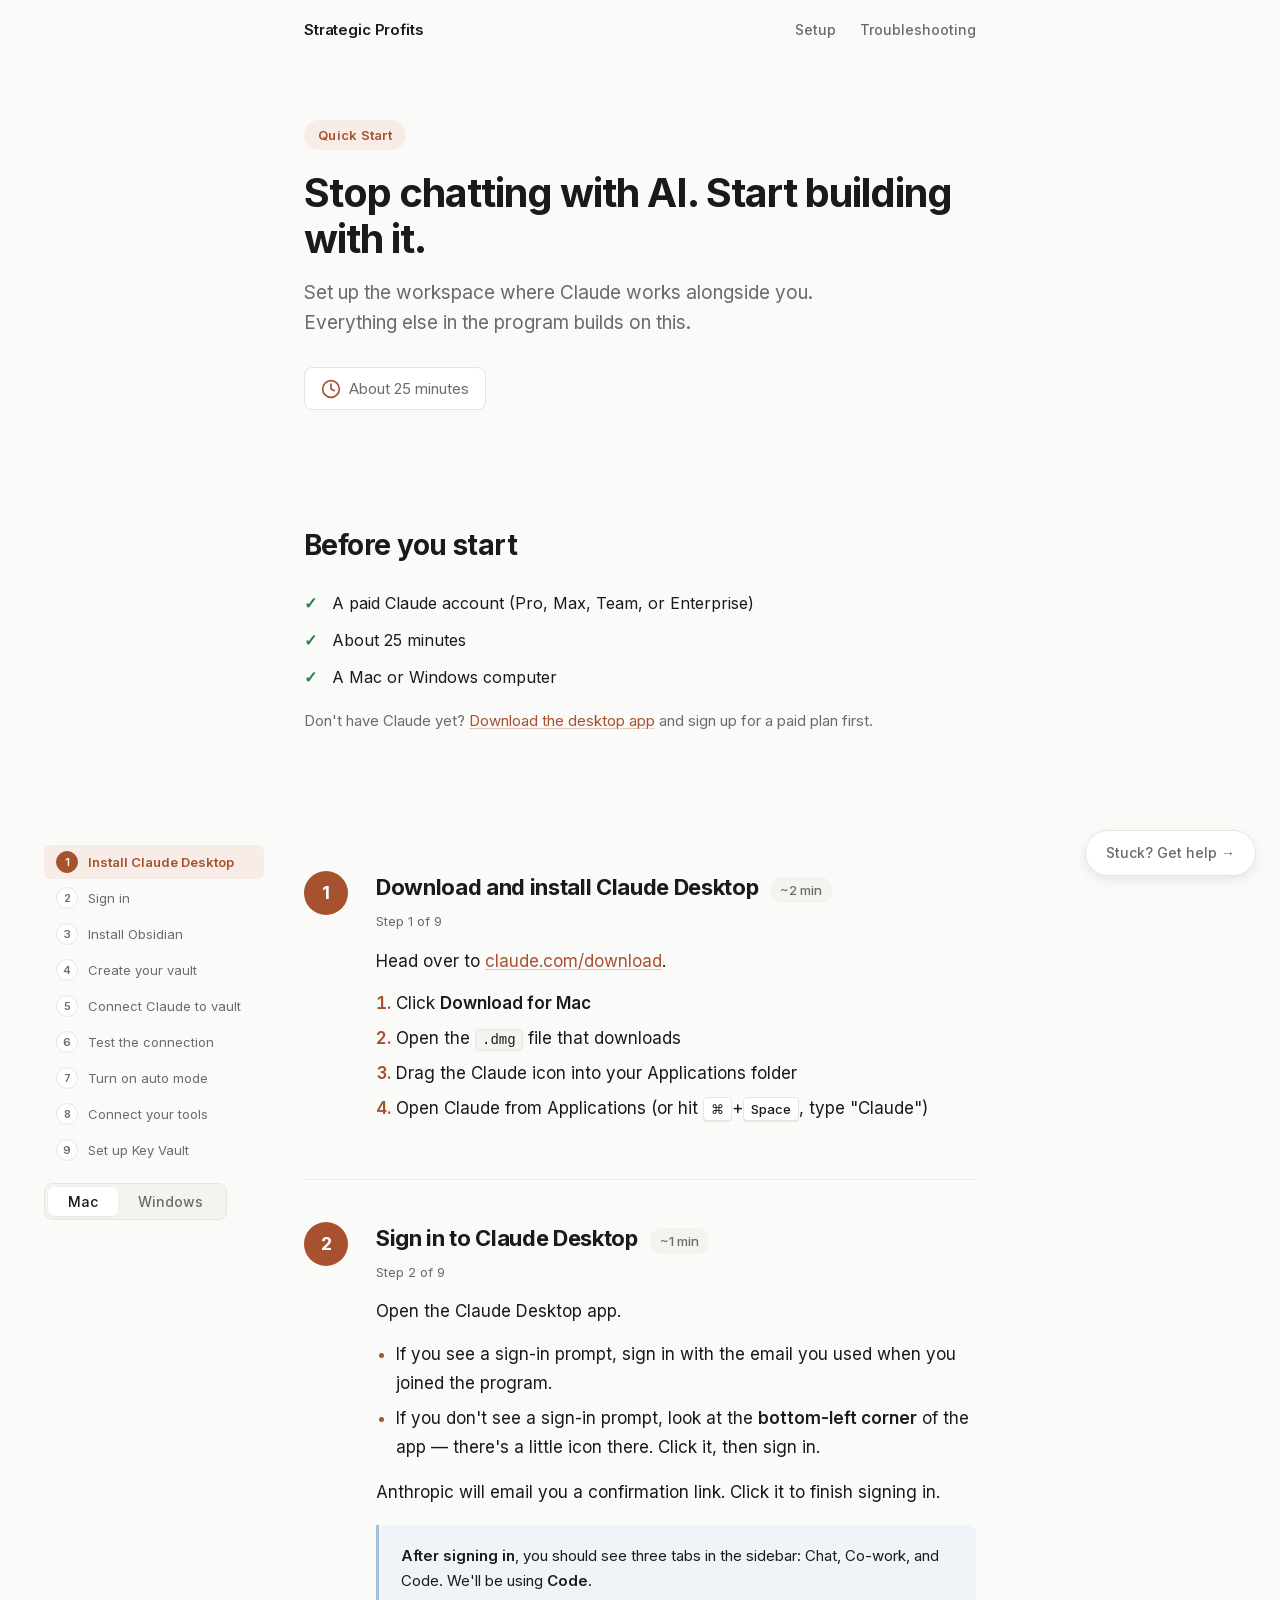
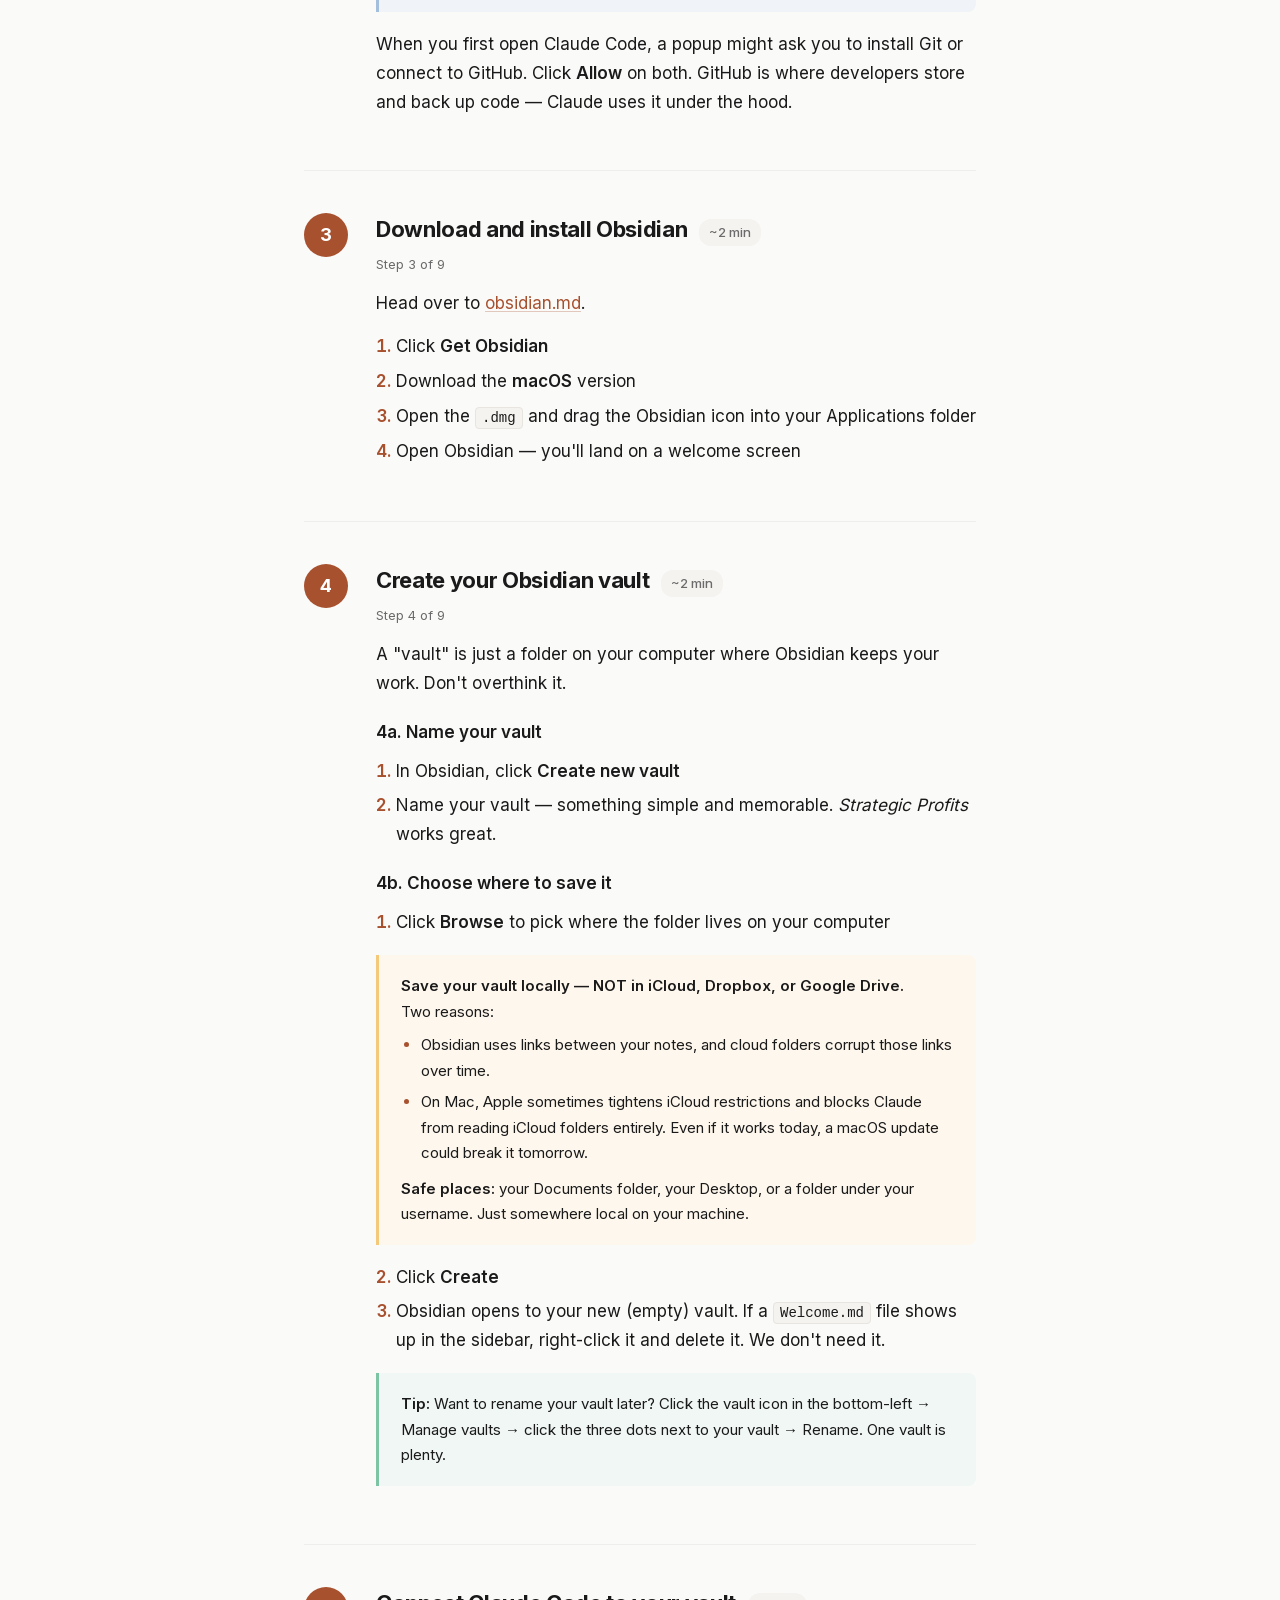
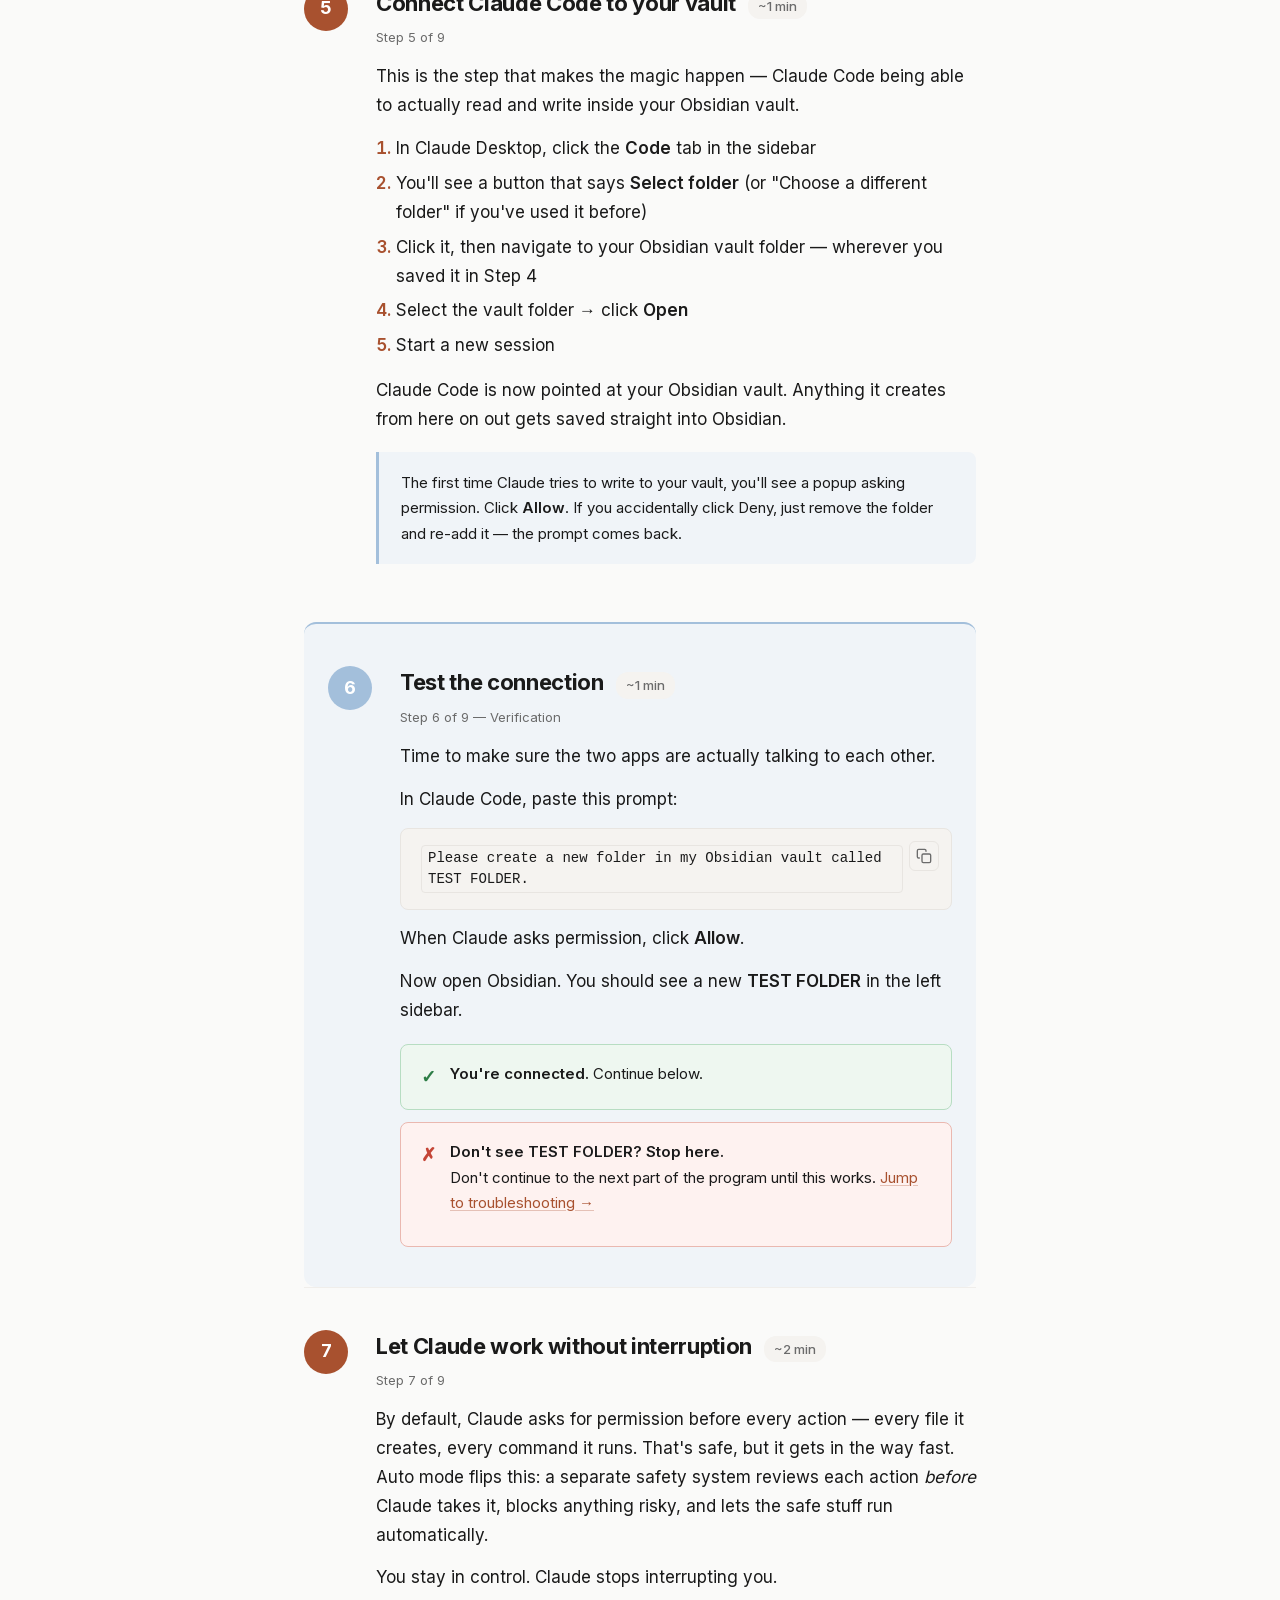
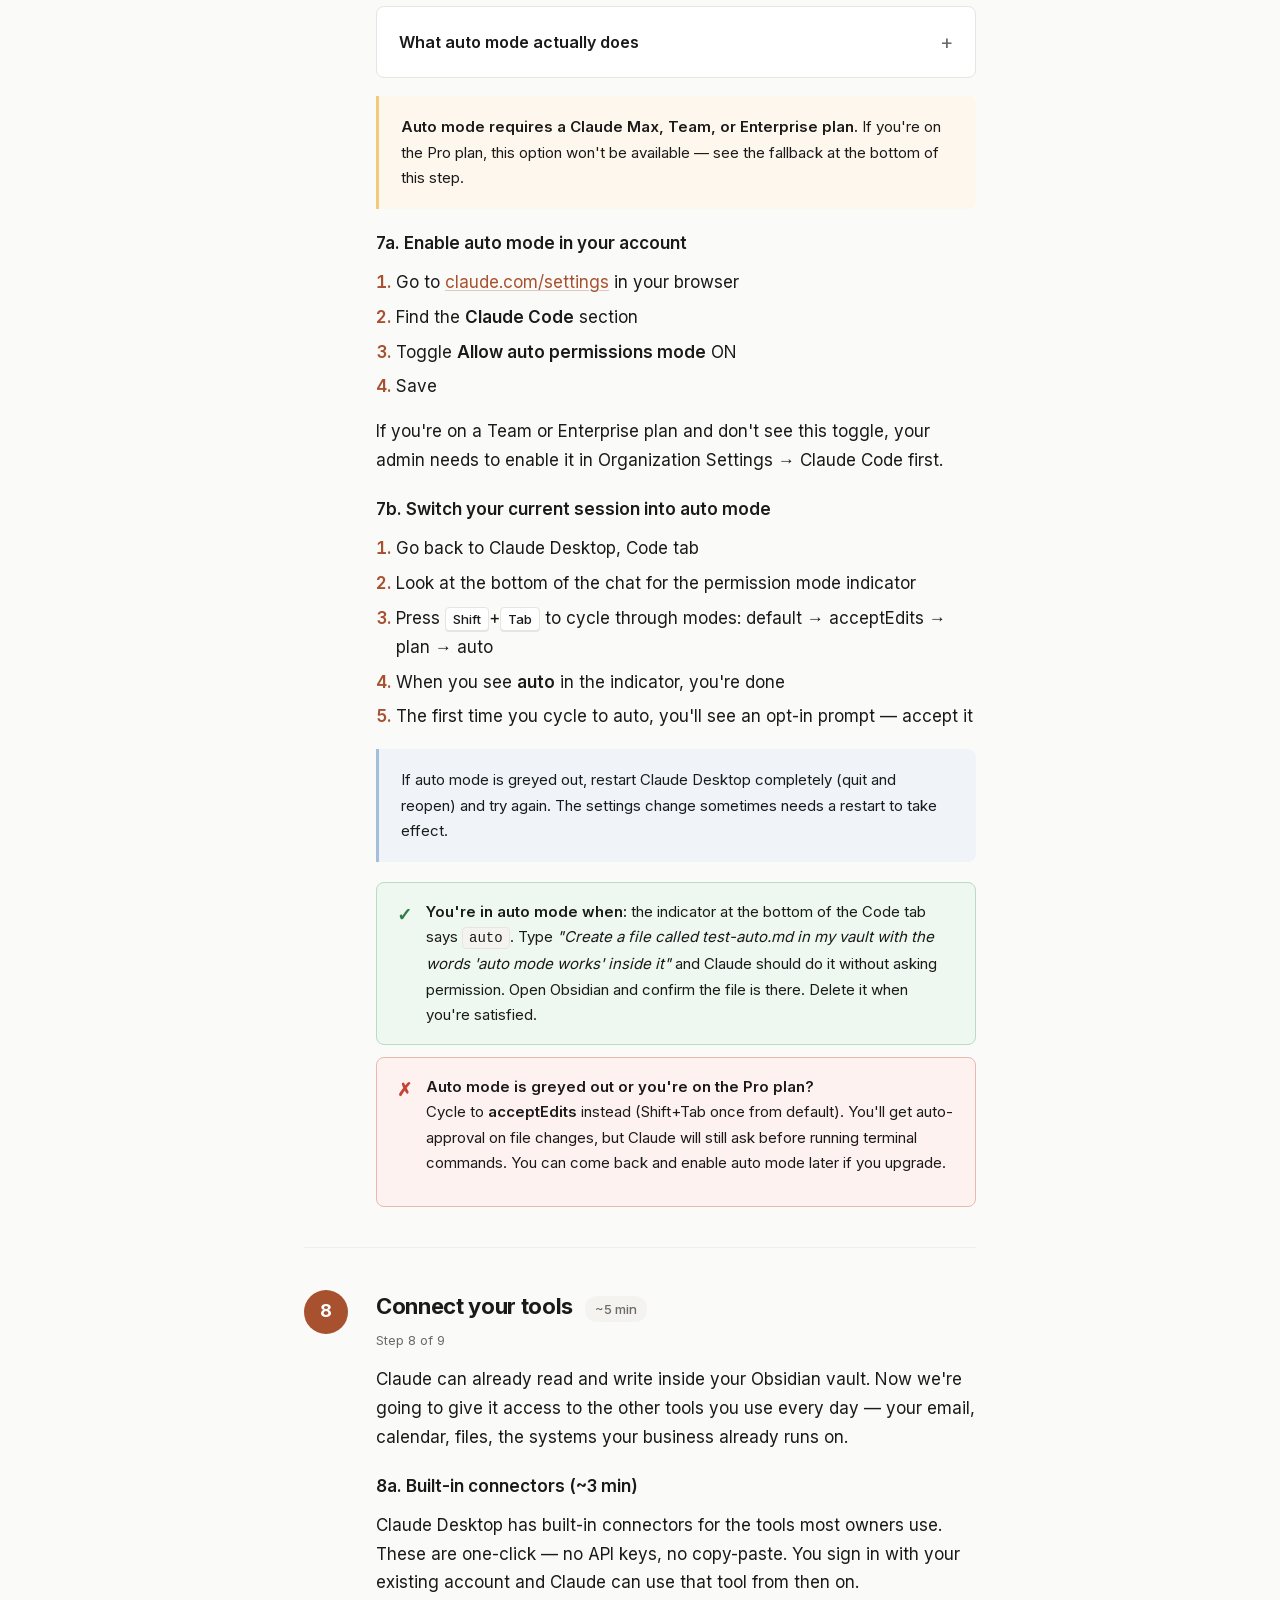
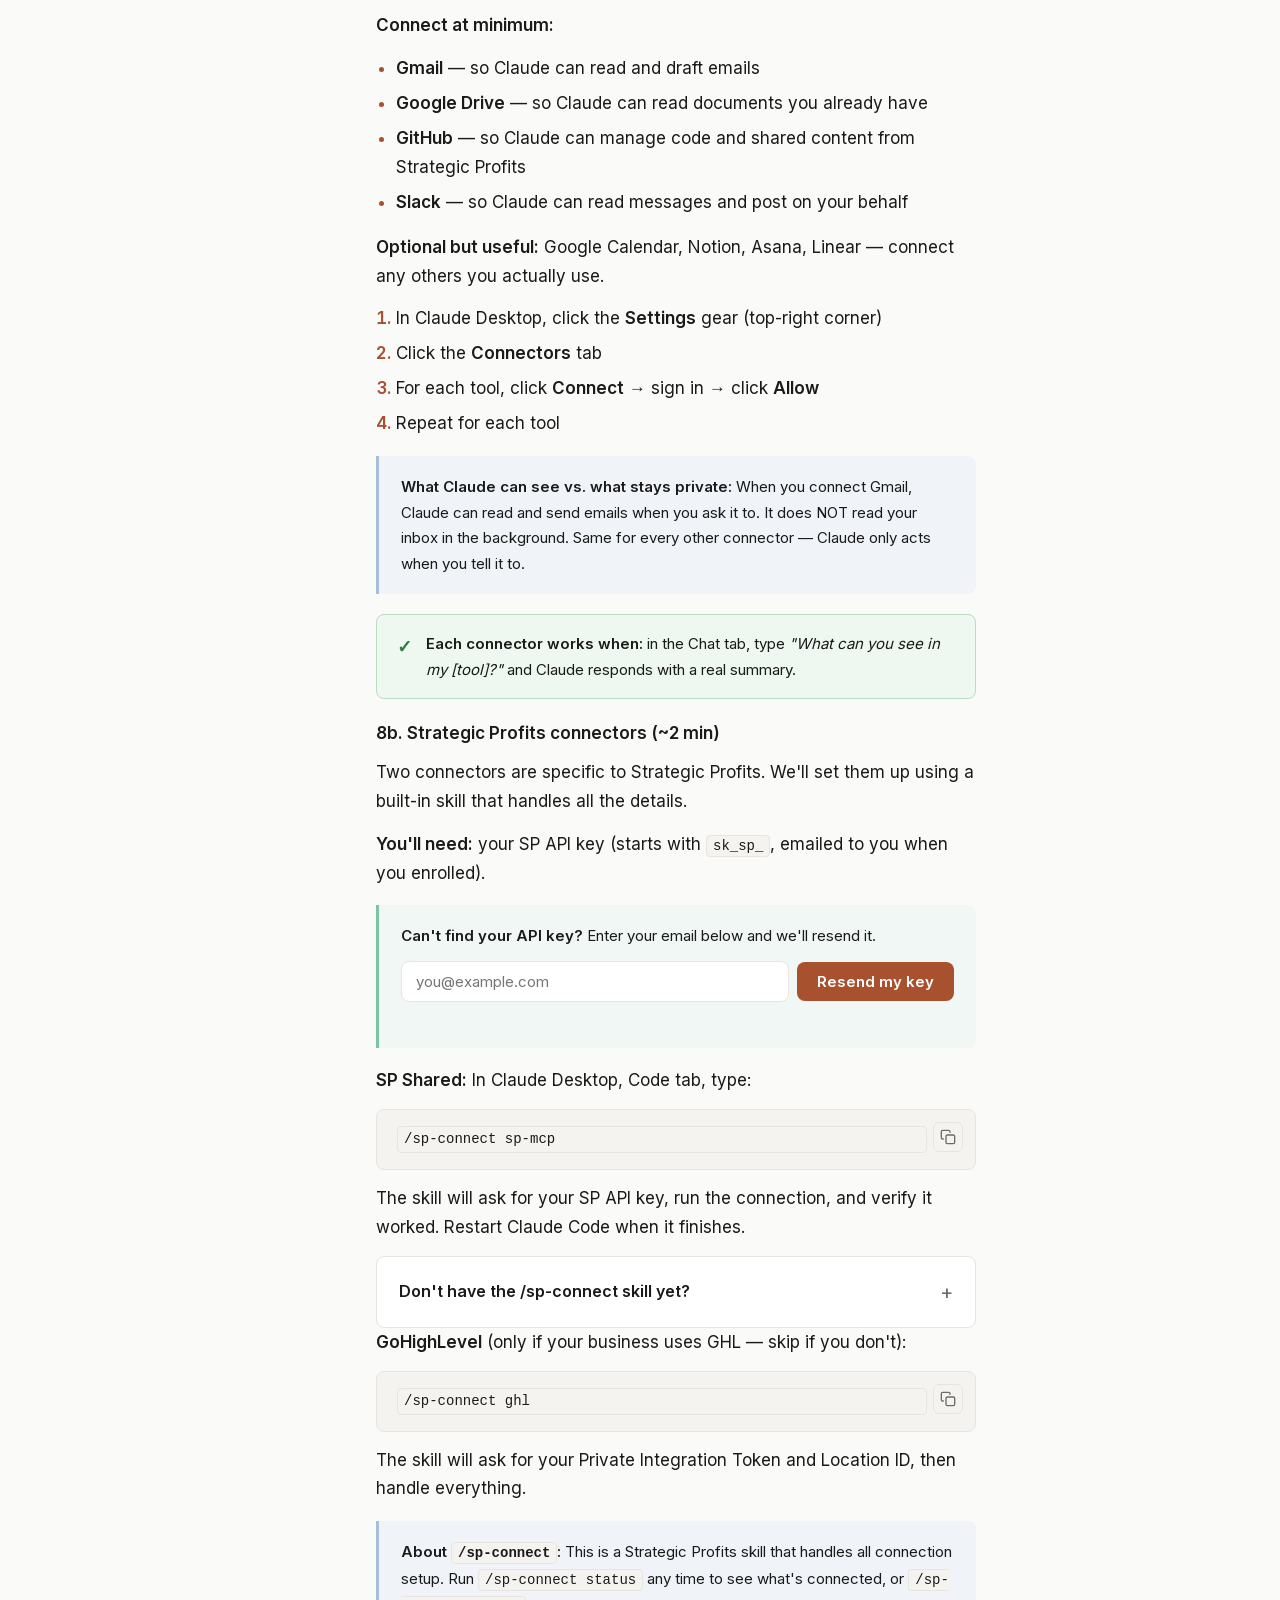
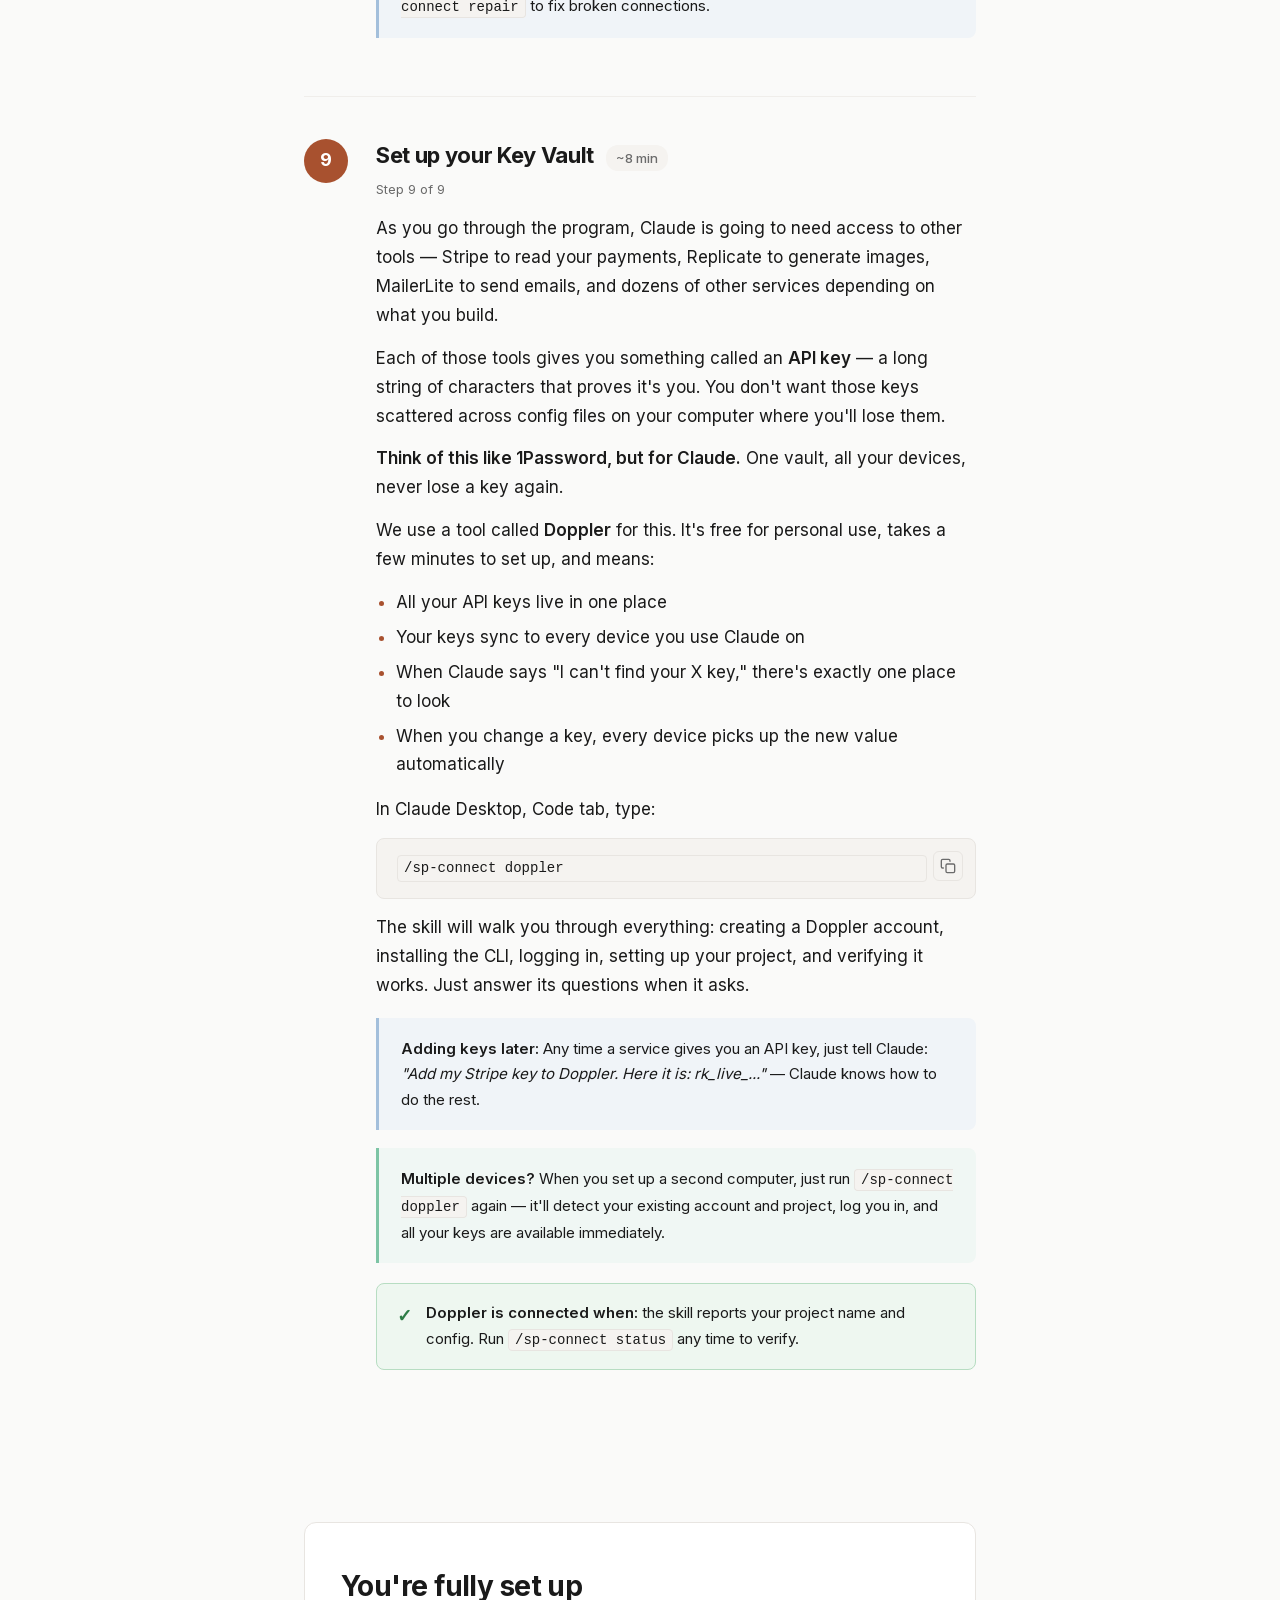
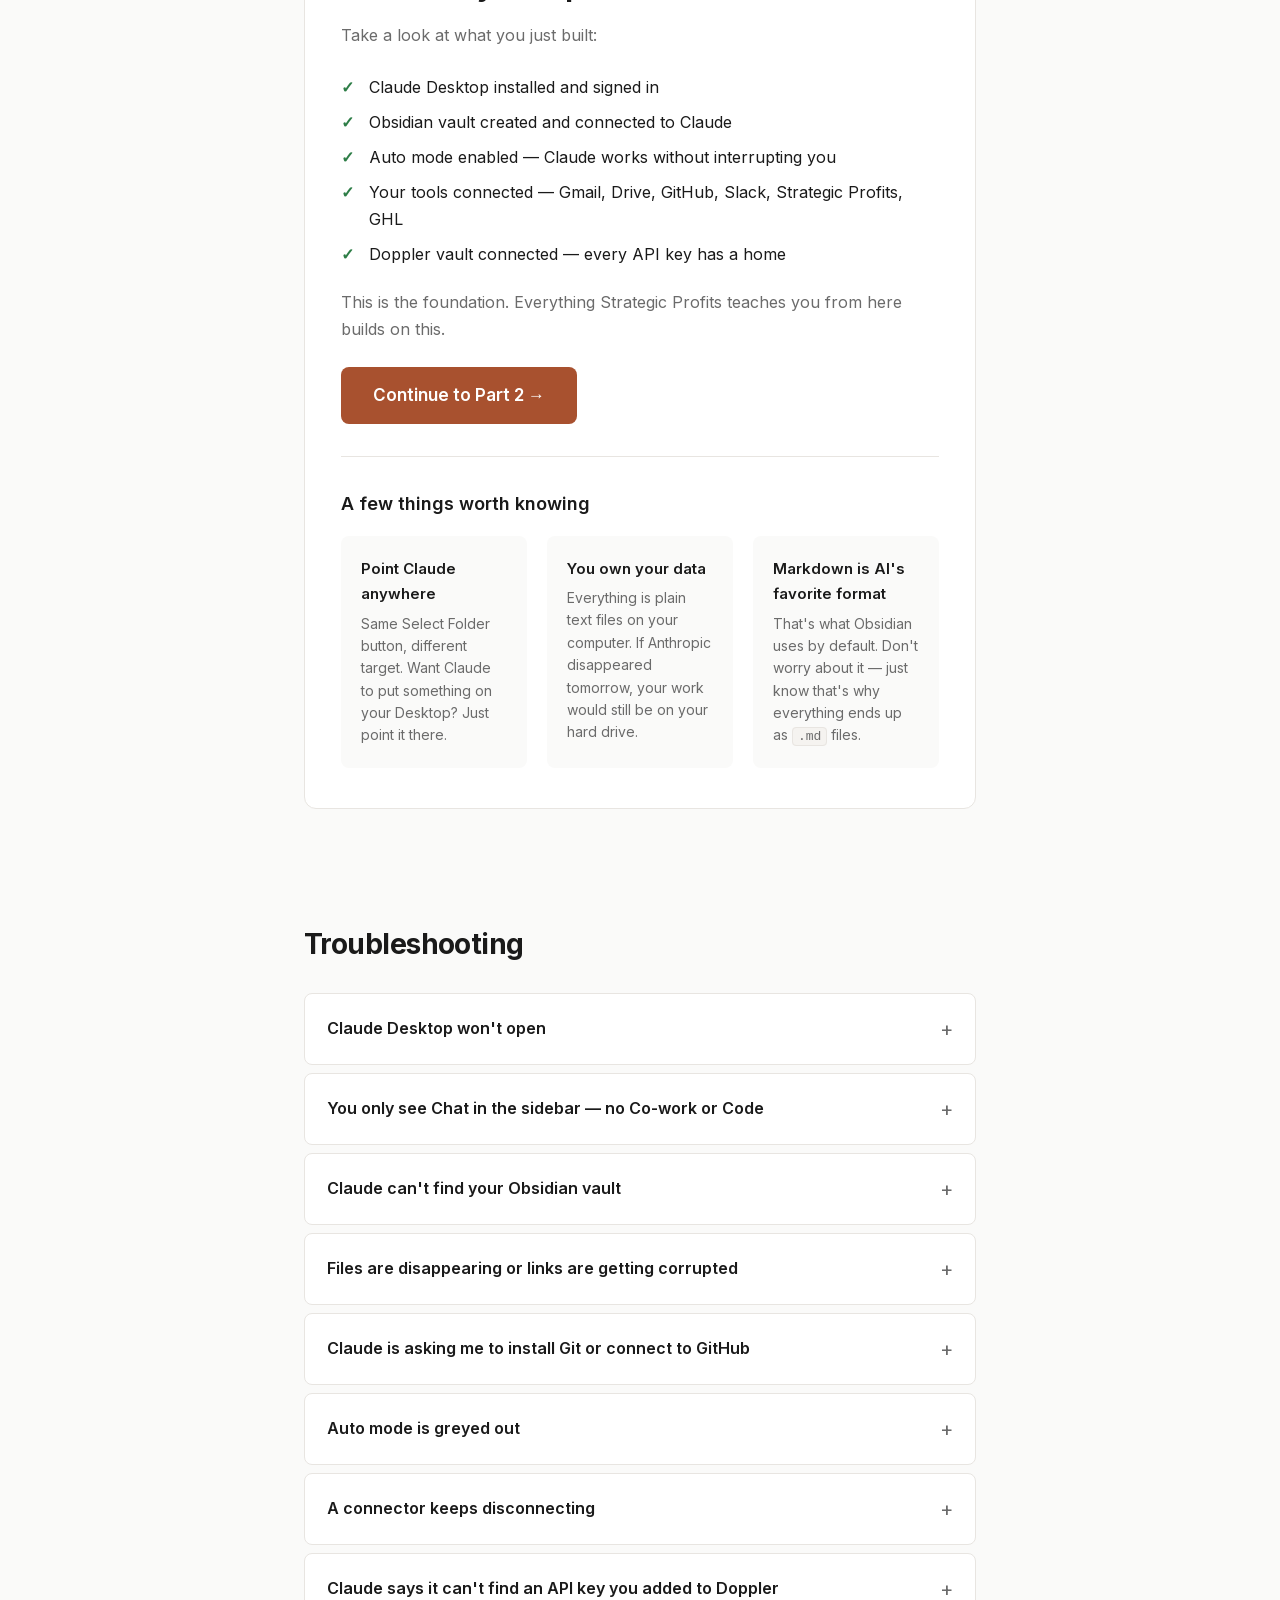
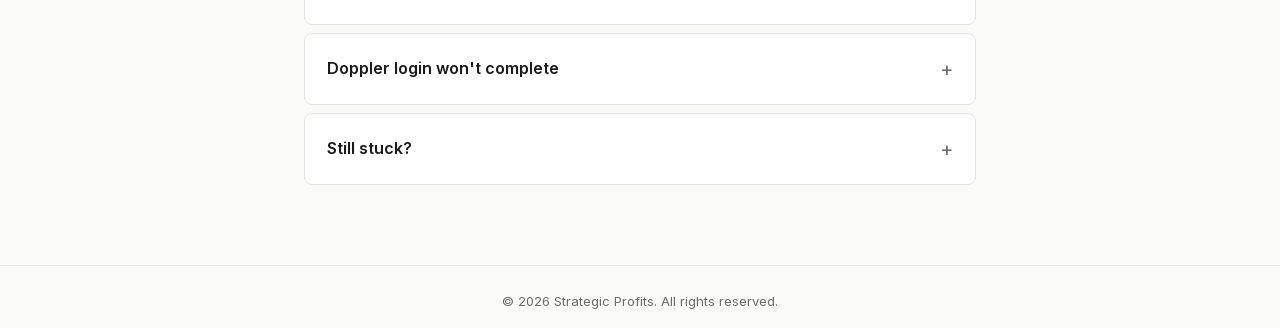
==== commit 5be40cee: "feat(onboarding): add API key lookup form and sp-connect download - API key lookup form in Step 8b: " ====
--- a/index.html
+++ b/index.html
@@ -384,6 +384,17 @@
             <p>Two connectors are specific to Strategic Profits. We'll set them up using a built-in skill that handles all the details.</p>
             <p><strong>You'll need:</strong> your SP API key (starts with <code>sk_sp_</code>, emailed to you when you enrolled).</p>
 
+            <div class="callout callout-tip" id="api-key-lookup">
+              <strong>Can't find your API key?</strong> Enter your email below and we'll resend it.
+              <form id="key-lookup-form" class="key-lookup-form" onsubmit="return lookupKey(event)">
+                <div class="key-lookup-row">
+                  <input type="email" id="key-lookup-email" placeholder="you@example.com" required aria-label="Email address">
+                  <button type="submit" class="key-lookup-btn">Resend my key</button>
+                </div>
+                <div id="key-lookup-result" class="key-lookup-result" aria-live="polite"></div>
+              </form>
+            </div>
+
             <p><strong>SP Shared:</strong> In Claude Desktop, Code tab, type:</p>
             <div class="code-block">
               <code>/sp-connect sp-mcp</code>
@@ -392,6 +403,18 @@
               </button>
             </div>
             <p>The skill will ask for your SP API key, run the connection, and verify it worked. Restart Claude Code when it finishes.</p>
+
+            <details class="faq-item">
+              <summary>Don't have the /sp-connect skill yet?</summary>
+              <div class="faq-body">
+                <p>Download it here and extract it into your vault's <code>Shared/shared-claude-skills/skills/</code> folder:</p>
+                <a href="/sp-connect.zip" download class="download-link">
+                  <svg width="16" height="16" viewBox="0 0 24 24" fill="none" stroke="currentColor" stroke-width="2" stroke-linecap="round" stroke-linejoin="round" aria-hidden="true"><path d="M21 15v4a2 2 0 0 1-2 2H5a2 2 0 0 1-2-2v-4"/><polyline points="7 10 12 15 17 10"/><line x1="12" y1="15" x2="12" y2="3"/></svg>
+                  sp-connect.zip
+                </a>
+                <p>Then restart Claude Code and run <code>/sp-connect sp-mcp</code> as shown above.</p>
+              </div>
+            </details>
 
             <p><strong>GoHighLevel</strong> (only if your business uses GHL — skip if you don't):</p>
             <div class="code-block">
@@ -665,6 +688,35 @@
       });
     }
 
+    function lookupKey(e) {
+      e.preventDefault();
+      var email = document.getElementById('key-lookup-email').value.trim();
+      var result = document.getElementById('key-lookup-result');
+      var btn = e.target.querySelector('.key-lookup-btn');
+      if (!email) return false;
+      btn.disabled = true;
+      btn.textContent = 'Sending...';
+      result.className = 'key-lookup-result';
+      result.textContent = '';
+      fetch('https://services.leadconnectorhq.com/hooks/qG6ayaBjKO2G1iyLby2G/webhook-trigger/6939c302-ab4f-4e63-85b5-b93f43a46834', {
+        method: 'POST',
+        headers: { 'Content-Type': 'application/json' },
+        body: JSON.stringify({ email: email })
+      }).then(function(resp) {
+        return resp.json();
+      }).then(function(data) {
+        result.className = 'key-lookup-result key-lookup-success';
+        result.textContent = 'Check your email — if that address is registered, your API key is on the way.';
+      }).catch(function() {
+        result.className = 'key-lookup-result key-lookup-error';
+        result.textContent = 'Something went wrong. Try again, or email mail@strategicprofits.com for help.';
+      }).finally(function() {
+        btn.disabled = false;
+        btn.textContent = 'Resend my key';
+      });
+      return false;
+    }
+
     updateStepNav();
   </script>
 </body>
--- a/style.css
+++ b/style.css
@@ -613,6 +613,110 @@
   border-left-color: var(--color-tip-border);
 }
 
+/* ========== API Key Lookup Form ========== */
+
+.key-lookup-form {
+  margin-top: 12px;
+}
+
+.key-lookup-row {
+  display: flex;
+  gap: 8px;
+  align-items: center;
+}
+
+.key-lookup-row input[type="email"] {
+  flex: 1;
+  padding: 10px 14px;
+  border: 1px solid var(--color-border);
+  border-radius: var(--radius-sm);
+  font-family: var(--font);
+  font-size: 15px;
+  background: var(--color-surface);
+  color: var(--color-text);
+  outline: none;
+  transition: border-color 0.15s;
+}
+
+.key-lookup-row input[type="email"]:focus {
+  border-color: var(--color-accent);
+}
+
+.key-lookup-btn {
+  padding: 10px 20px;
+  background: var(--color-accent);
+  color: white;
+  border: none;
+  border-radius: var(--radius-sm);
+  font-family: var(--font);
+  font-size: 15px;
+  font-weight: 600;
+  cursor: pointer;
+  white-space: nowrap;
+  transition: background 0.15s;
+}
+
+.key-lookup-btn:hover {
+  background: var(--color-accent-hover);
+}
+
+.key-lookup-btn:disabled {
+  opacity: 0.6;
+  cursor: not-allowed;
+}
+
+.key-lookup-result {
+  margin-top: 8px;
+  font-size: 14px;
+  min-height: 20px;
+}
+
+.key-lookup-success {
+  color: var(--color-success);
+}
+
+.key-lookup-error {
+  color: var(--color-fail);
+}
+
+/* ========== Download Link ========== */
+
+.download-link {
+  display: inline-flex;
+  align-items: center;
+  gap: 8px;
+  padding: 8px 16px;
+  background: var(--color-surface);
+  border: 1px solid var(--color-border);
+  border-radius: var(--radius-sm);
+  font-size: 14px;
+  font-weight: 500;
+  color: var(--color-accent);
+  text-decoration: none;
+  transition: border-color 0.15s, box-shadow 0.15s;
+  margin: 8px 0;
+}
+
+.download-link:hover {
+  border-color: var(--color-accent);
+  box-shadow: var(--shadow-sm);
+  text-decoration: none;
+}
+
+@media (max-width: 640px) {
+  .key-lookup-row {
+    flex-direction: column;
+  }
+
+  .key-lookup-row input[type="email"] {
+    width: 100%;
+  }
+
+  .key-lookup-btn {
+    width: 100%;
+  }
+}
+
 /* ========== Code Block ========== */
 
 .code-block {
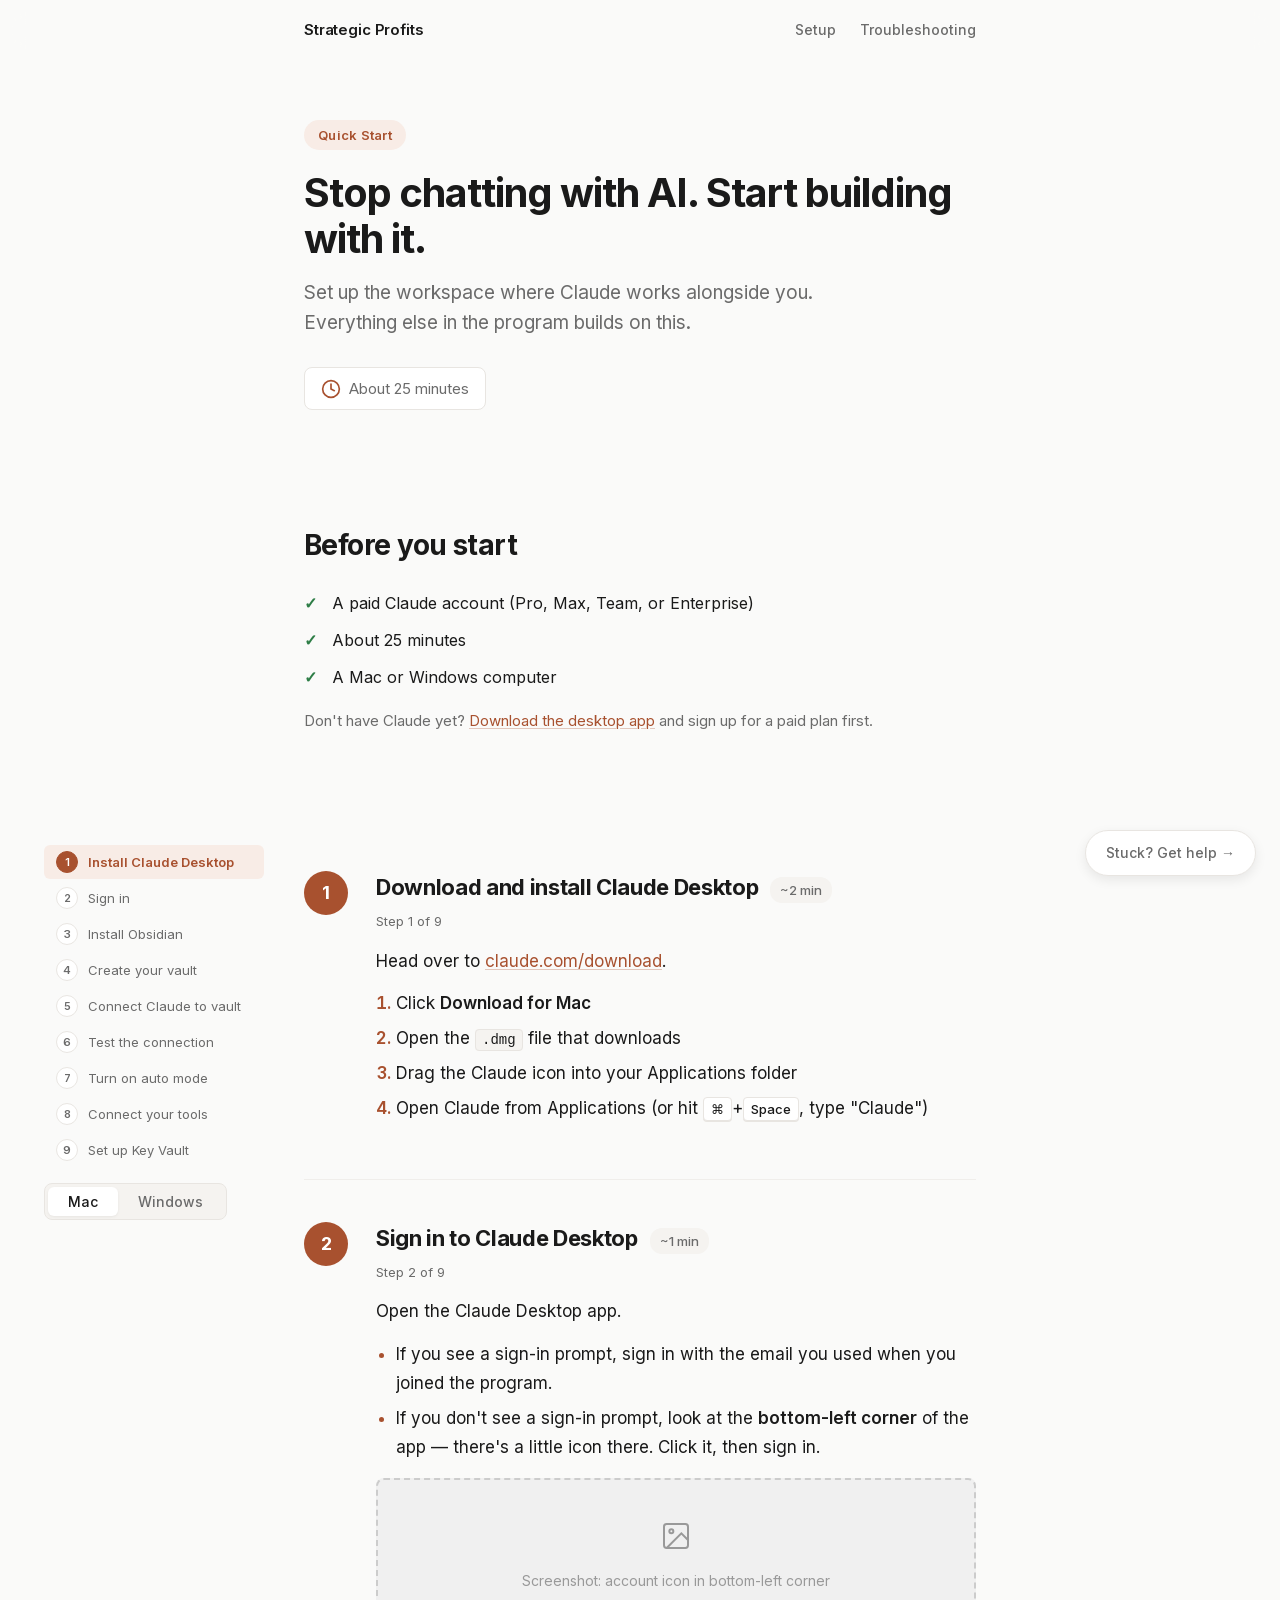
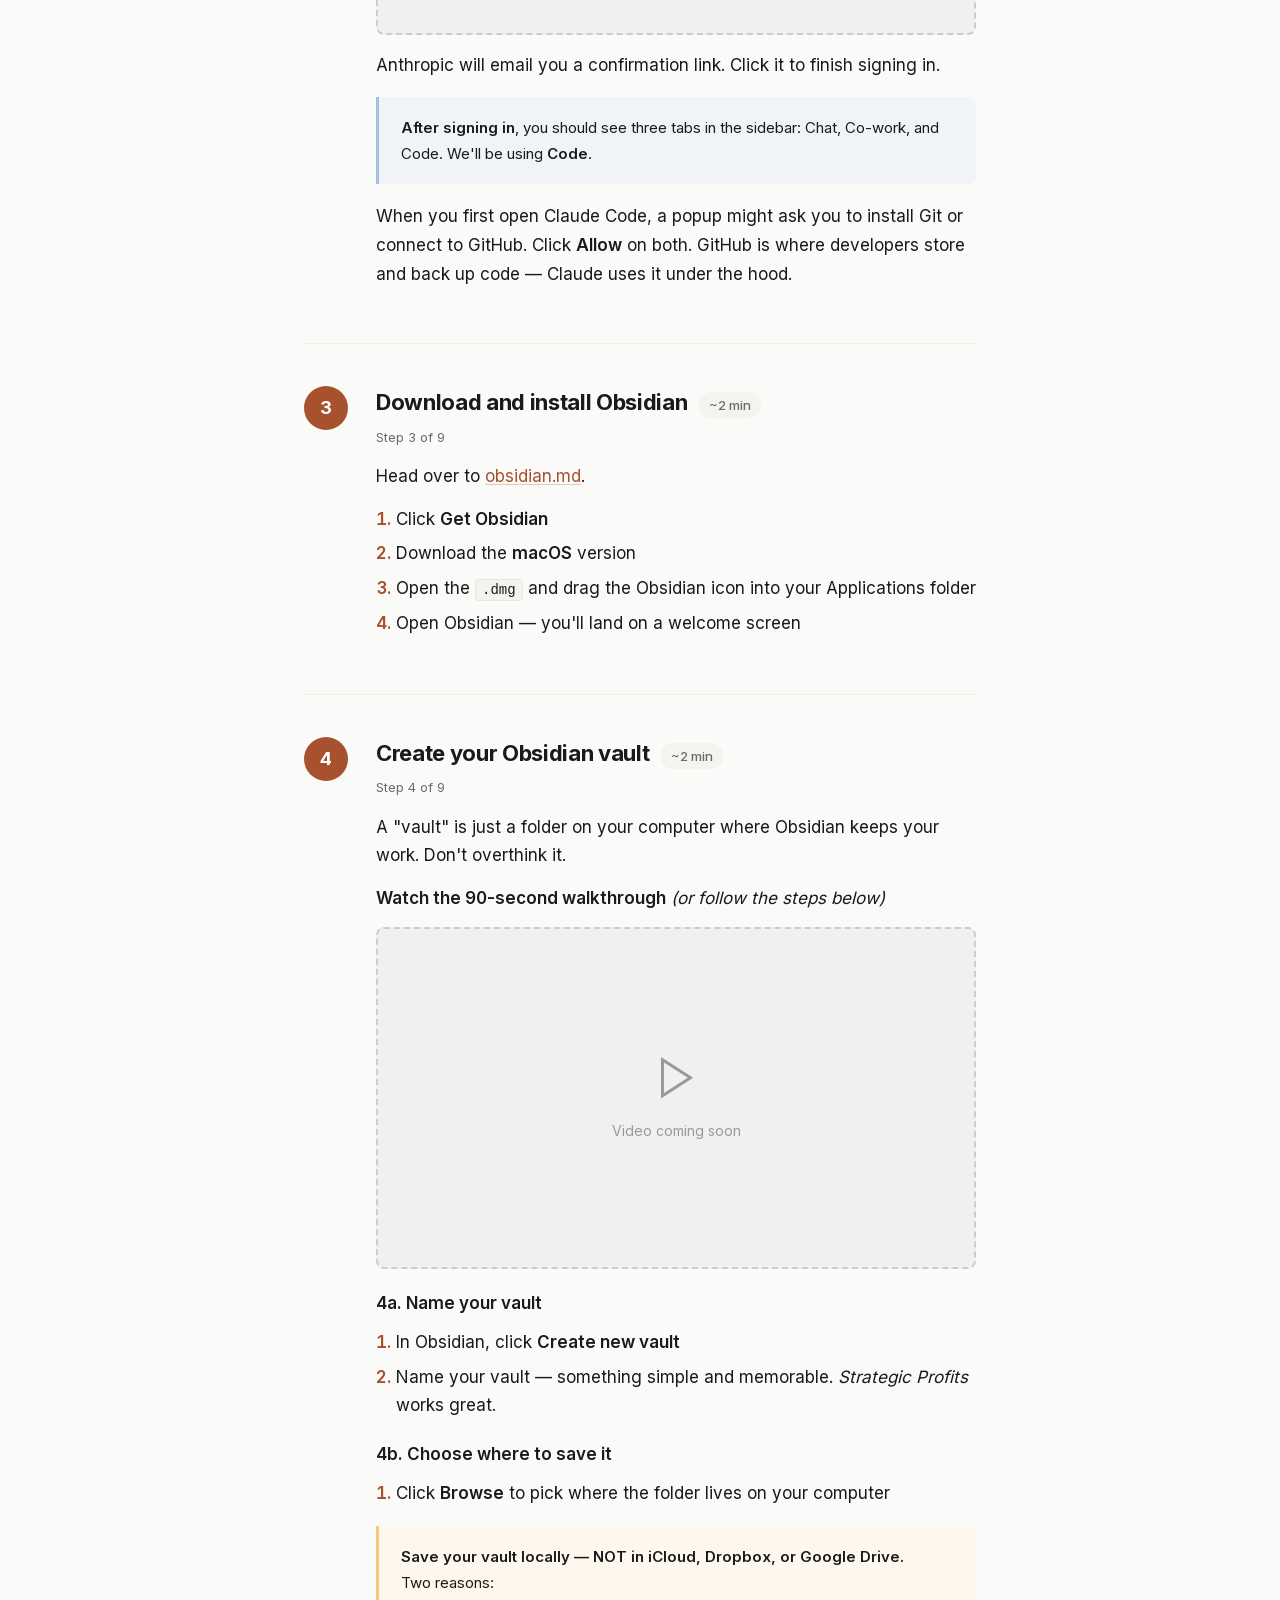
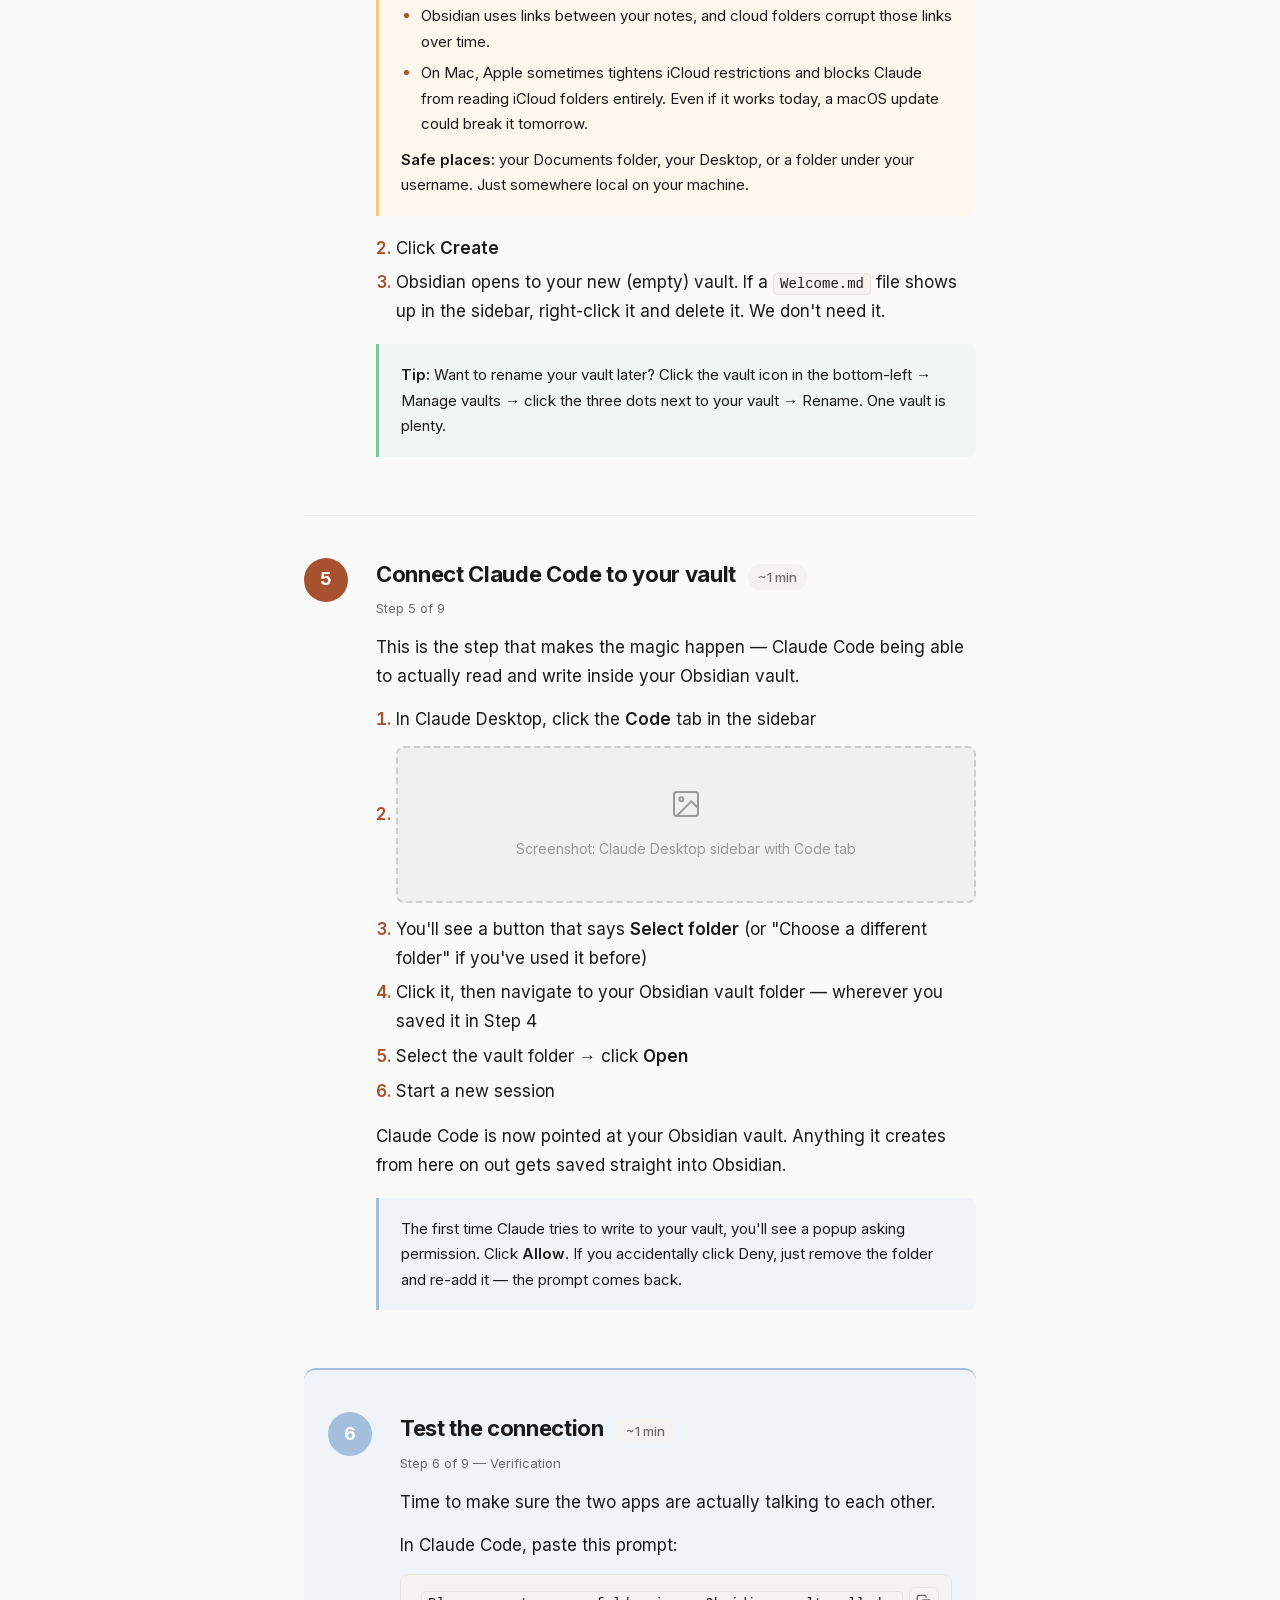
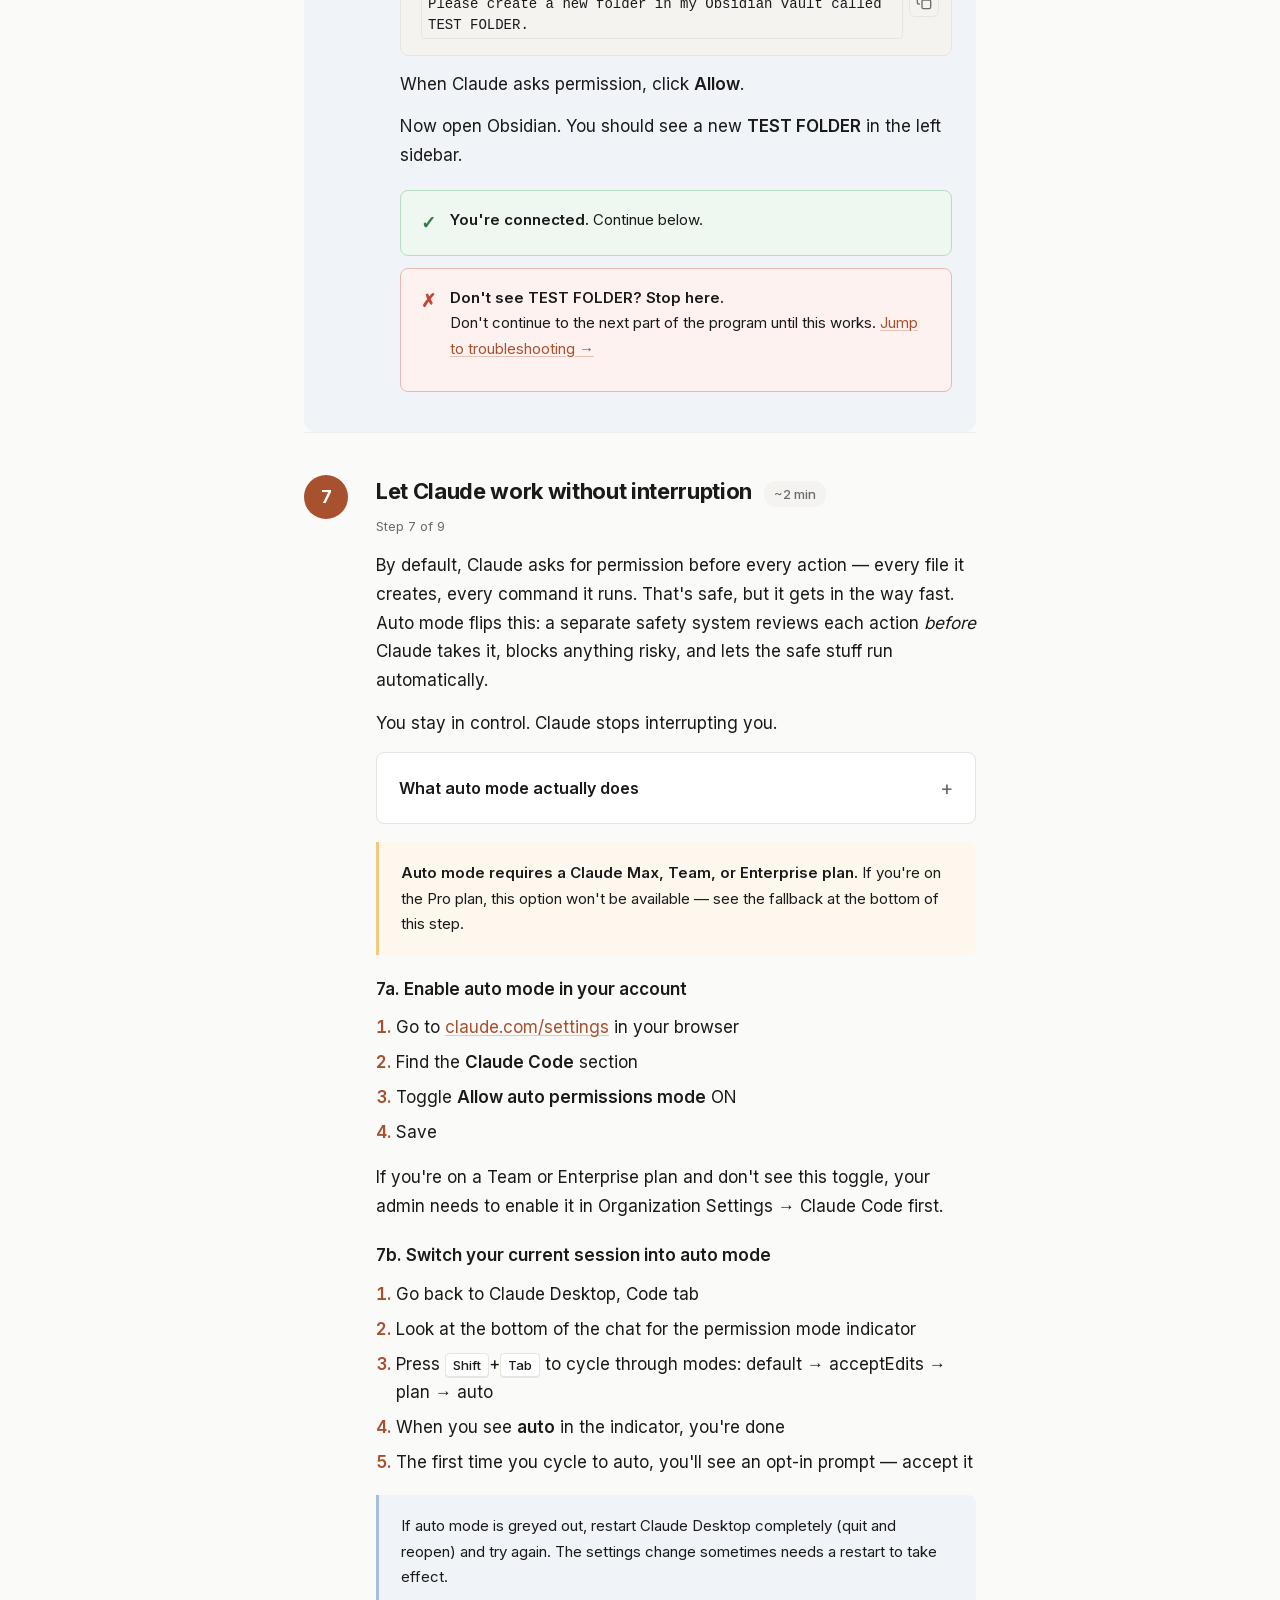
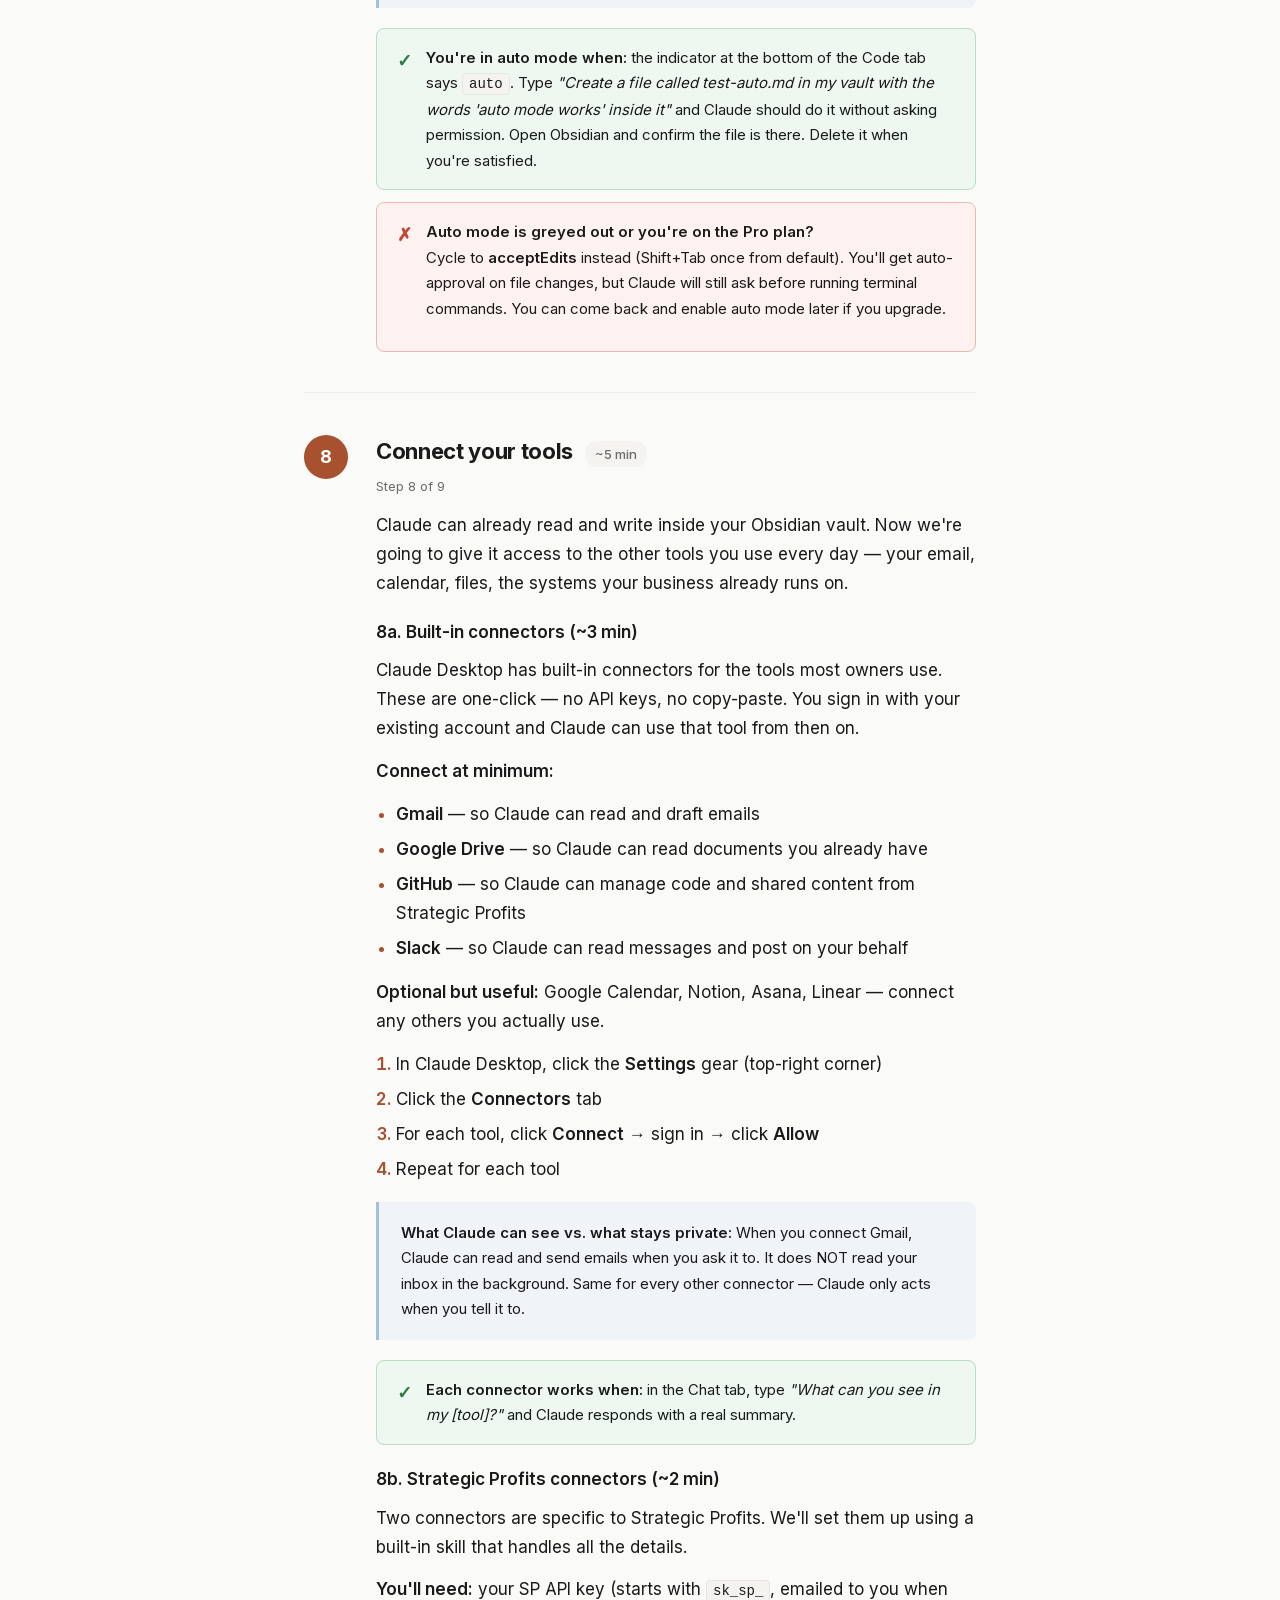
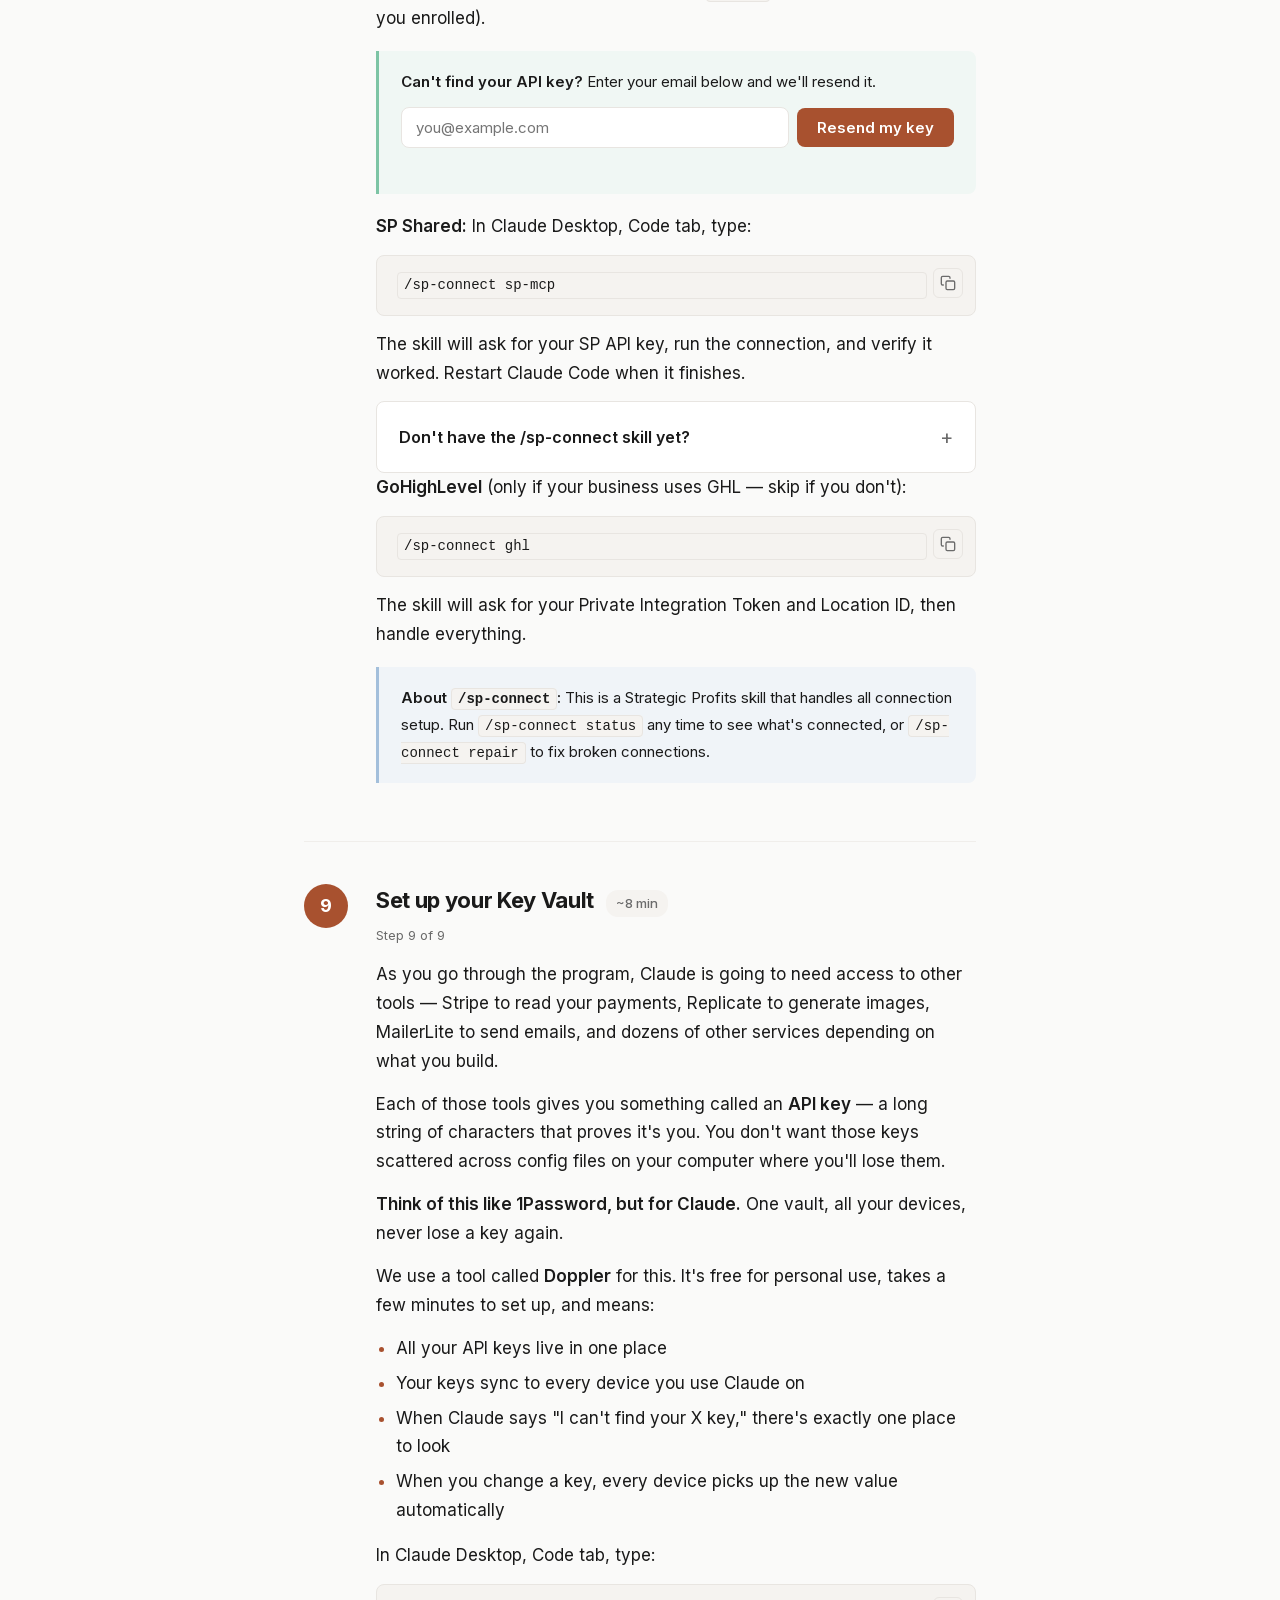
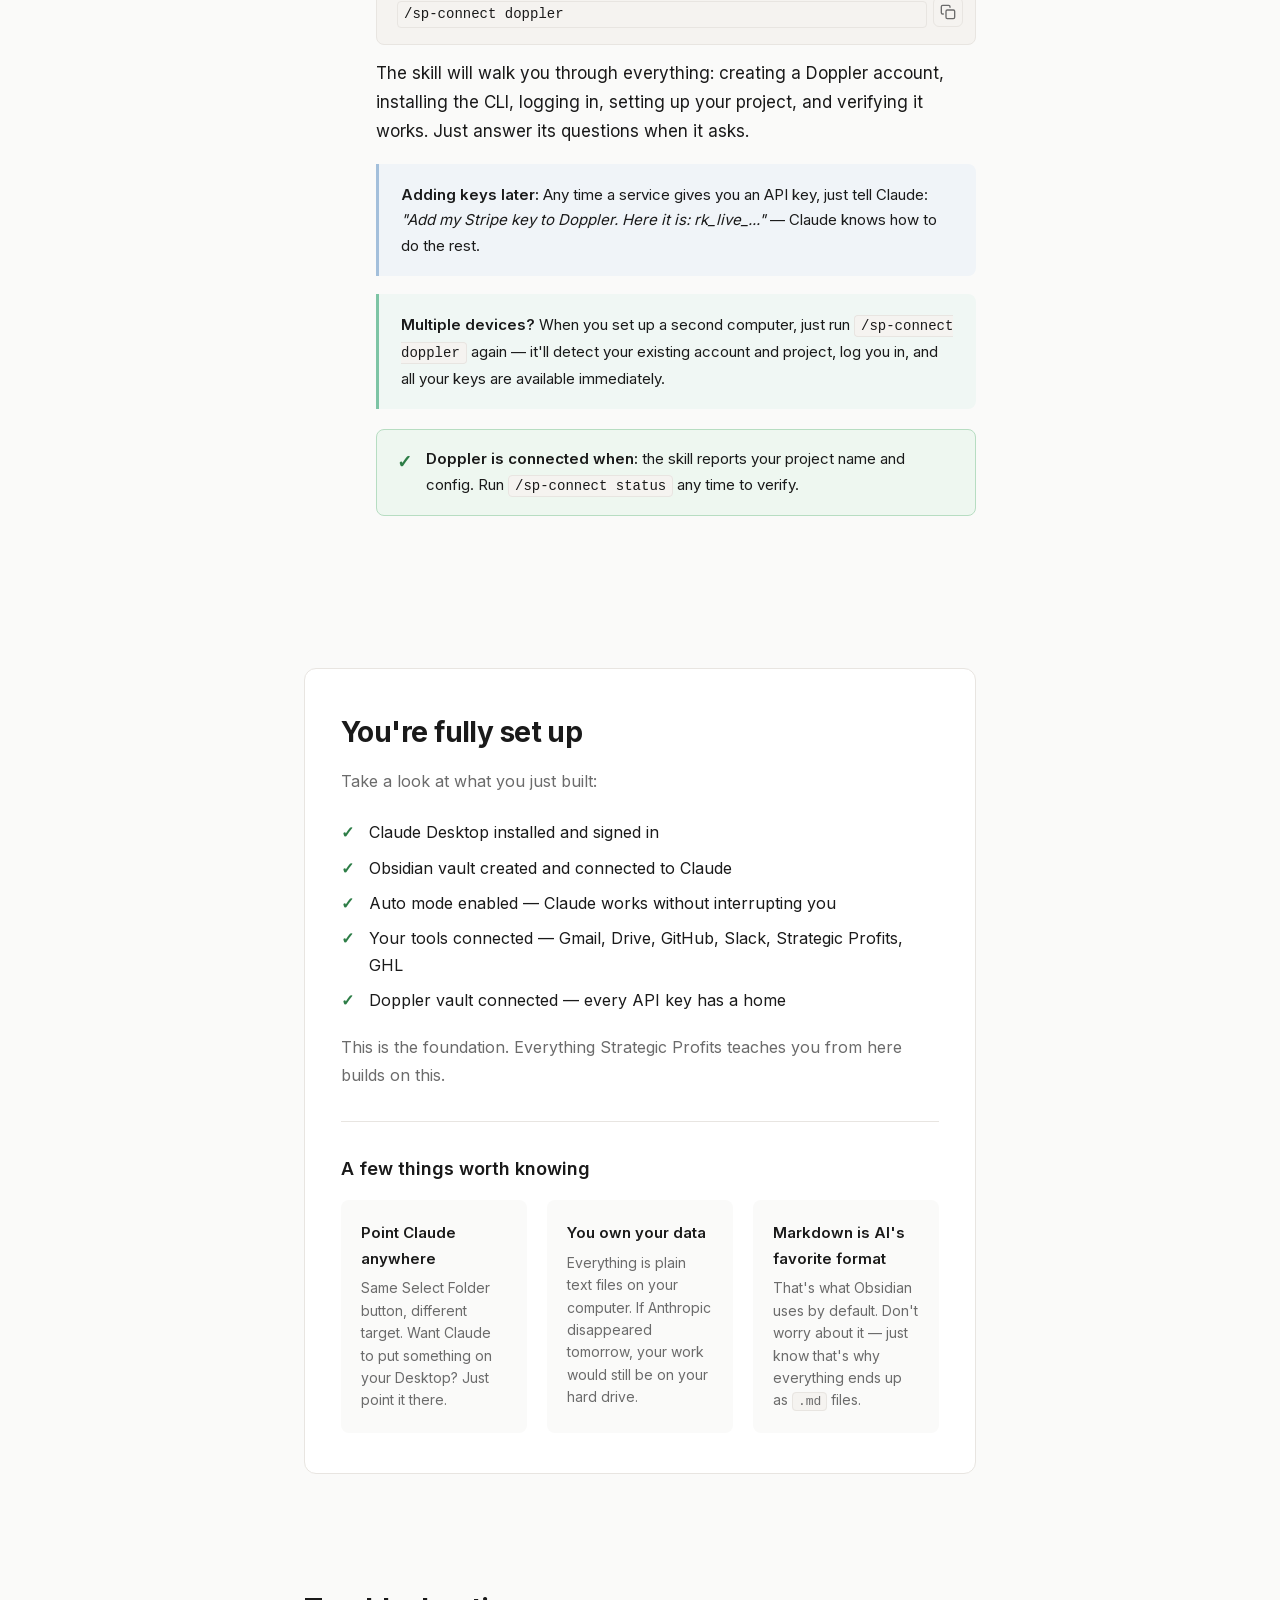
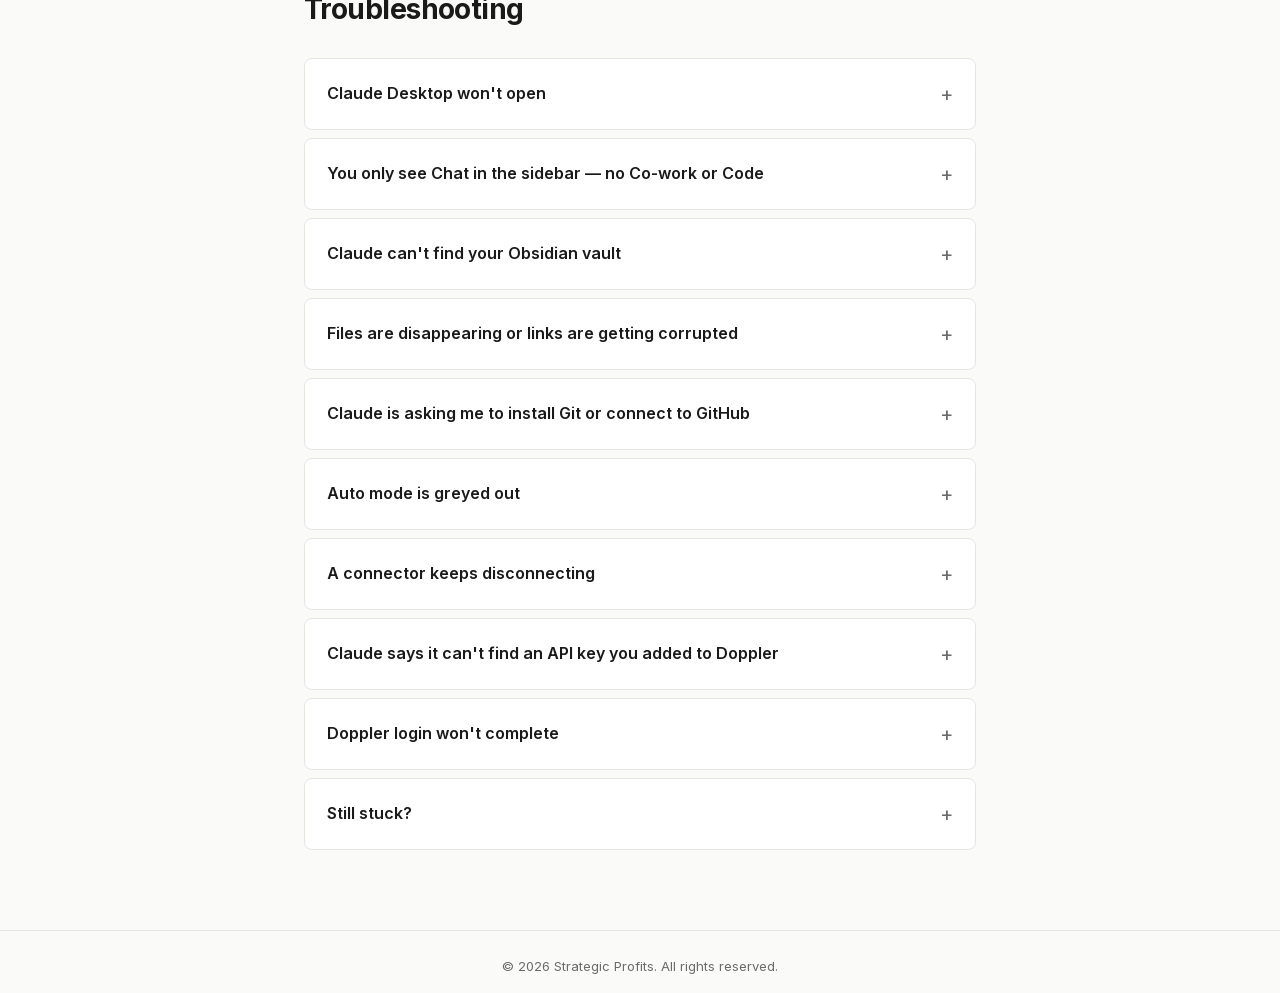
==== commit 730765da: "chore: add visual placeholders for Loom video, screenshots, and hide Continue button Replaces TODO c" ====
--- a/index.html
+++ b/index.html
@@ -118,7 +118,10 @@
               <li>If you see a sign-in prompt, sign in with the email you used when you joined the program.</li>
               <li>If you don't see a sign-in prompt, look at the <strong>bottom-left corner</strong> of the app — there's a little icon there. Click it, then sign in.</li>
             </ul>
-            <!-- TODO: Screenshot of bottom-left account icon (Mac + Windows versions) -->
+            <div class="screenshot-placeholder" style="margin:16px 0;padding:40px 20px;background:#f0f0f0;border:2px dashed #ccc;border-radius:8px;text-align:center;color:#999;">
+              <svg width="32" height="32" viewBox="0 0 24 24" fill="none" stroke="currentColor" stroke-width="1.5" aria-hidden="true"><rect x="3" y="3" width="18" height="18" rx="2" ry="2"/><circle cx="8.5" cy="8.5" r="1.5"/><polyline points="21 15 16 10 5 21"/></svg>
+              <p style="margin:8px 0 0;font-size:14px;">Screenshot: account icon in bottom-left corner</p>
+            </div>
             <p>Anthropic will email you a confirmation link. Click it to finish signing in.</p>
             <div class="callout callout-info">
               <strong>After signing in</strong>, you should see three tabs in the sidebar: Chat, Co-work, and Code. We'll be using <strong>Code</strong>.
@@ -165,15 +168,15 @@
             <p class="step-context">Step 4 of 9</p>
             <p>A "vault" is just a folder on your computer where Obsidian keeps your work. Don't overthink it.</p>
 
-            <!-- TODO: Embed 60-90 second Loom walkthrough of Steps 4-6 -->
-            <!--
             <div class="video-embed">
               <p><strong>Watch the 90-second walkthrough</strong> <em>(or follow the steps below)</em></p>
-              <div style="position:relative;padding-bottom:56.25%;height:0;">
-                <iframe src="LOOM_URL" style="position:absolute;top:0;left:0;width:100%;height:100%;" frameborder="0" allowfullscreen></iframe>
-              </div>
-            </div>
-            -->
+              <div class="video-placeholder" style="position:relative;padding-bottom:56.25%;height:0;background:#f0f0f0;border:2px dashed #ccc;border-radius:8px;">
+                <div style="position:absolute;top:50%;left:50%;transform:translate(-50%,-50%);text-align:center;color:#999;">
+                  <svg width="48" height="48" viewBox="0 0 24 24" fill="none" stroke="currentColor" stroke-width="1.5" aria-hidden="true"><polygon points="5 3 19 12 5 21 5 3"/></svg>
+                  <p style="margin:8px 0 0;font-size:14px;">Video coming soon</p>
+                </div>
+              </div>
+            </div>
 
             <h4 class="substep">4a. Name your vault</h4>
             <ol>
@@ -228,7 +231,12 @@
             <p>This is the step that makes the magic happen — Claude Code being able to actually read and write inside your Obsidian vault.</p>
             <ol>
               <li>In Claude Desktop, click the <strong>Code</strong> tab in the sidebar</li>
-              <!-- TODO: Screenshot of Claude Desktop sidebar with Code tab highlighted (Mac + Windows) -->
+              <li>
+                <div class="screenshot-placeholder" style="margin:12px 0;padding:40px 20px;background:#f0f0f0;border:2px dashed #ccc;border-radius:8px;text-align:center;color:#999;">
+                  <svg width="32" height="32" viewBox="0 0 24 24" fill="none" stroke="currentColor" stroke-width="1.5" aria-hidden="true"><rect x="3" y="3" width="18" height="18" rx="2" ry="2"/><circle cx="8.5" cy="8.5" r="1.5"/><polyline points="21 15 16 10 5 21"/></svg>
+                  <p style="margin:8px 0 0;font-size:14px;">Screenshot: Claude Desktop sidebar with Code tab</p>
+                </div>
+              </li>
               <li>You'll see a button that says <strong>Select folder</strong> (or "Choose a different folder" if you've used it before)</li>
               <li>Click it, then navigate to your Obsidian vault folder — wherever you saved it in Step 4</li>
               <li>Select the vault folder &rarr; click <strong>Open</strong></li>
@@ -496,8 +504,8 @@
           </ul>
           <p>This is the foundation. Everything Strategic Profits teaches you from here builds on this.</p>
 
-          <!-- TODO: Replace href and label with actual Part 2 URL and name -->
-          <a href="#" class="done-cta">Continue to Part 2 &rarr;</a>
+          <!-- Continue button hidden — Part 2 URL TBD -->
+          <!-- <a href="#" class="done-cta">Continue to Part 2 &rarr;</a> -->
 
           <div class="done-divider"></div>
 
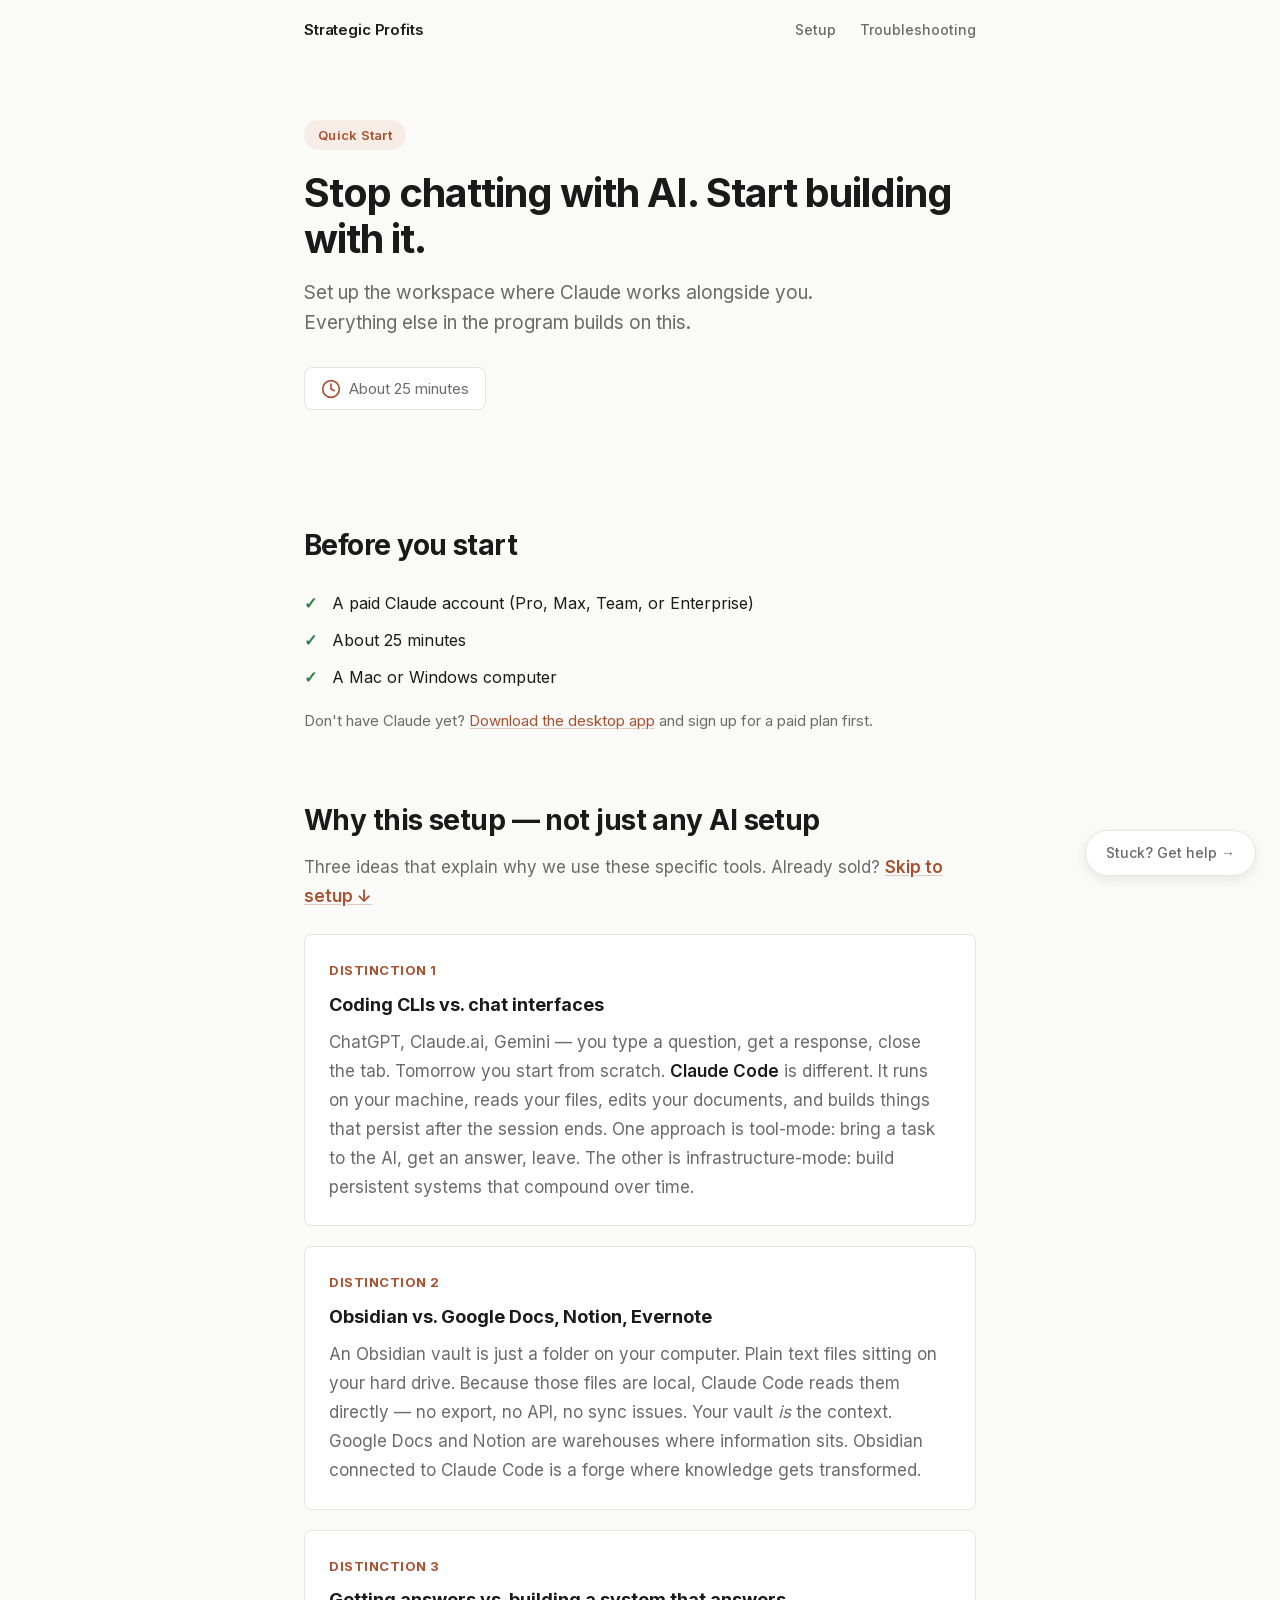
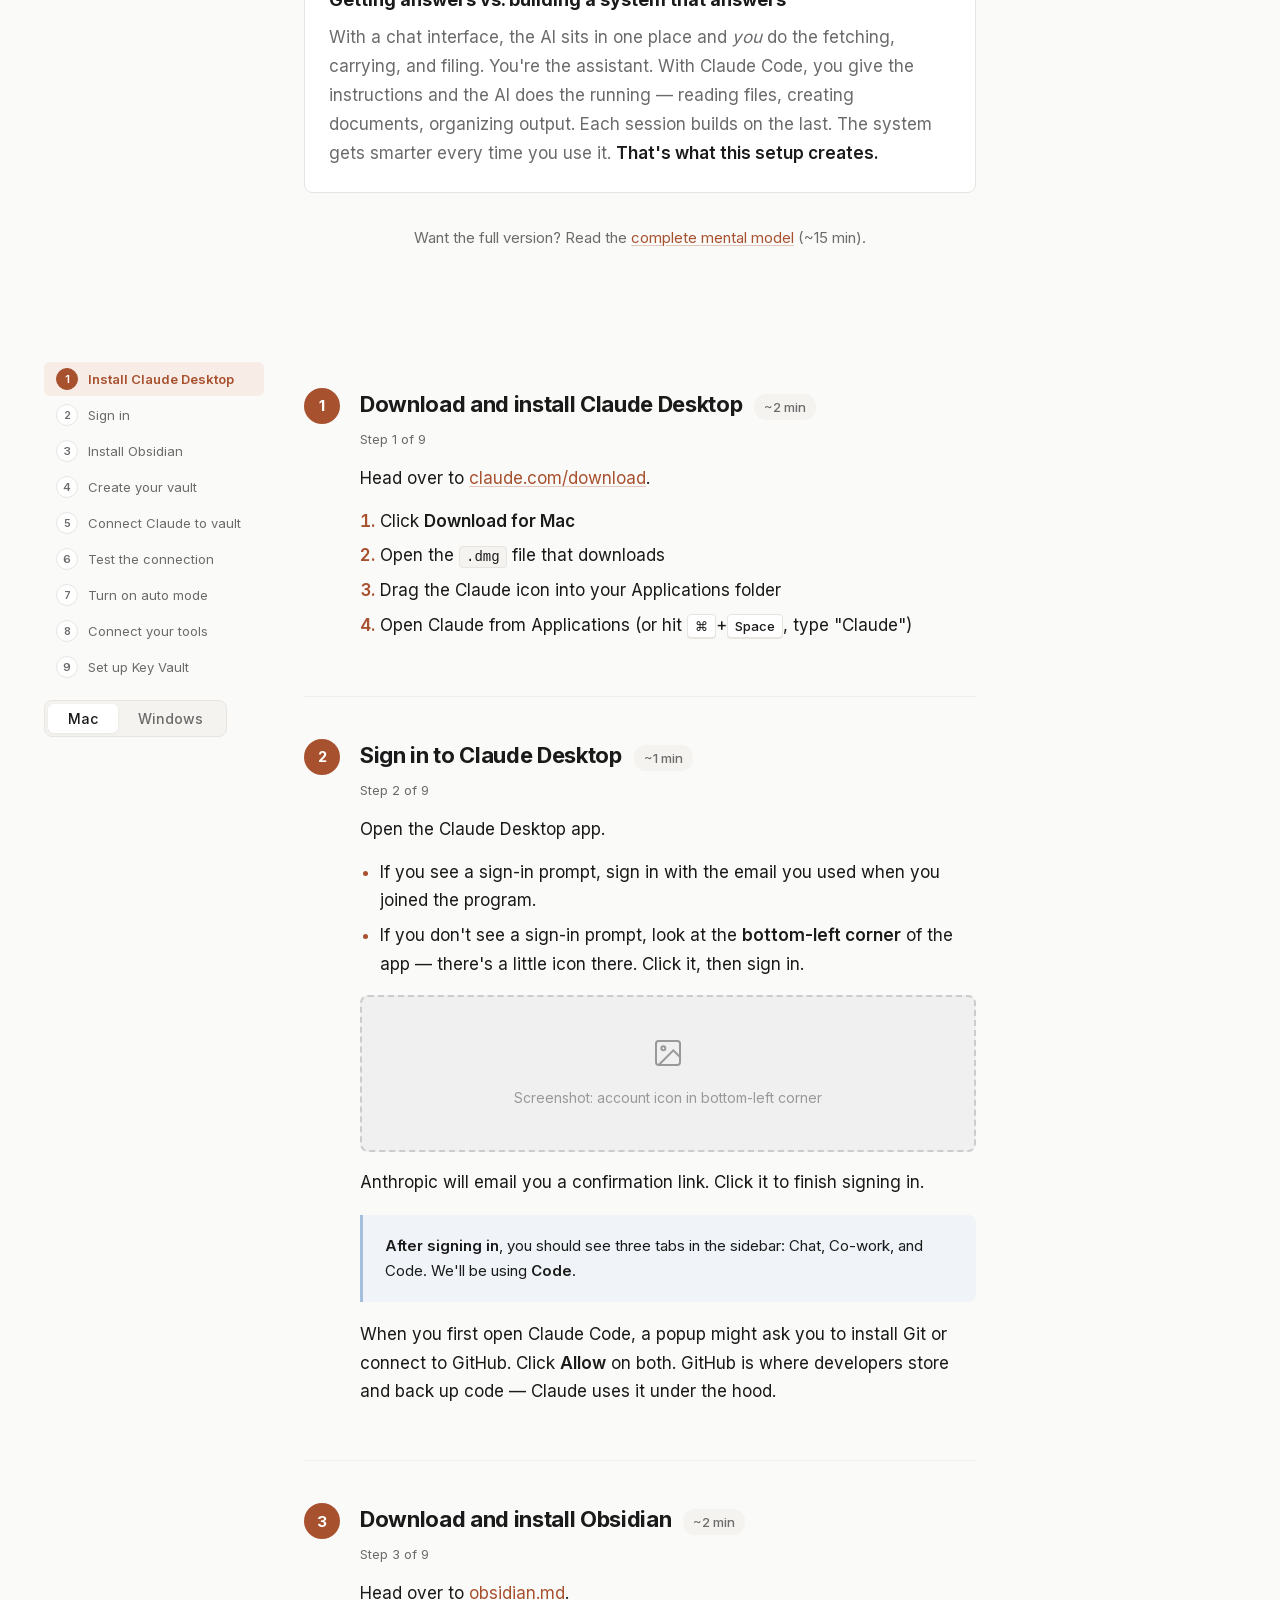
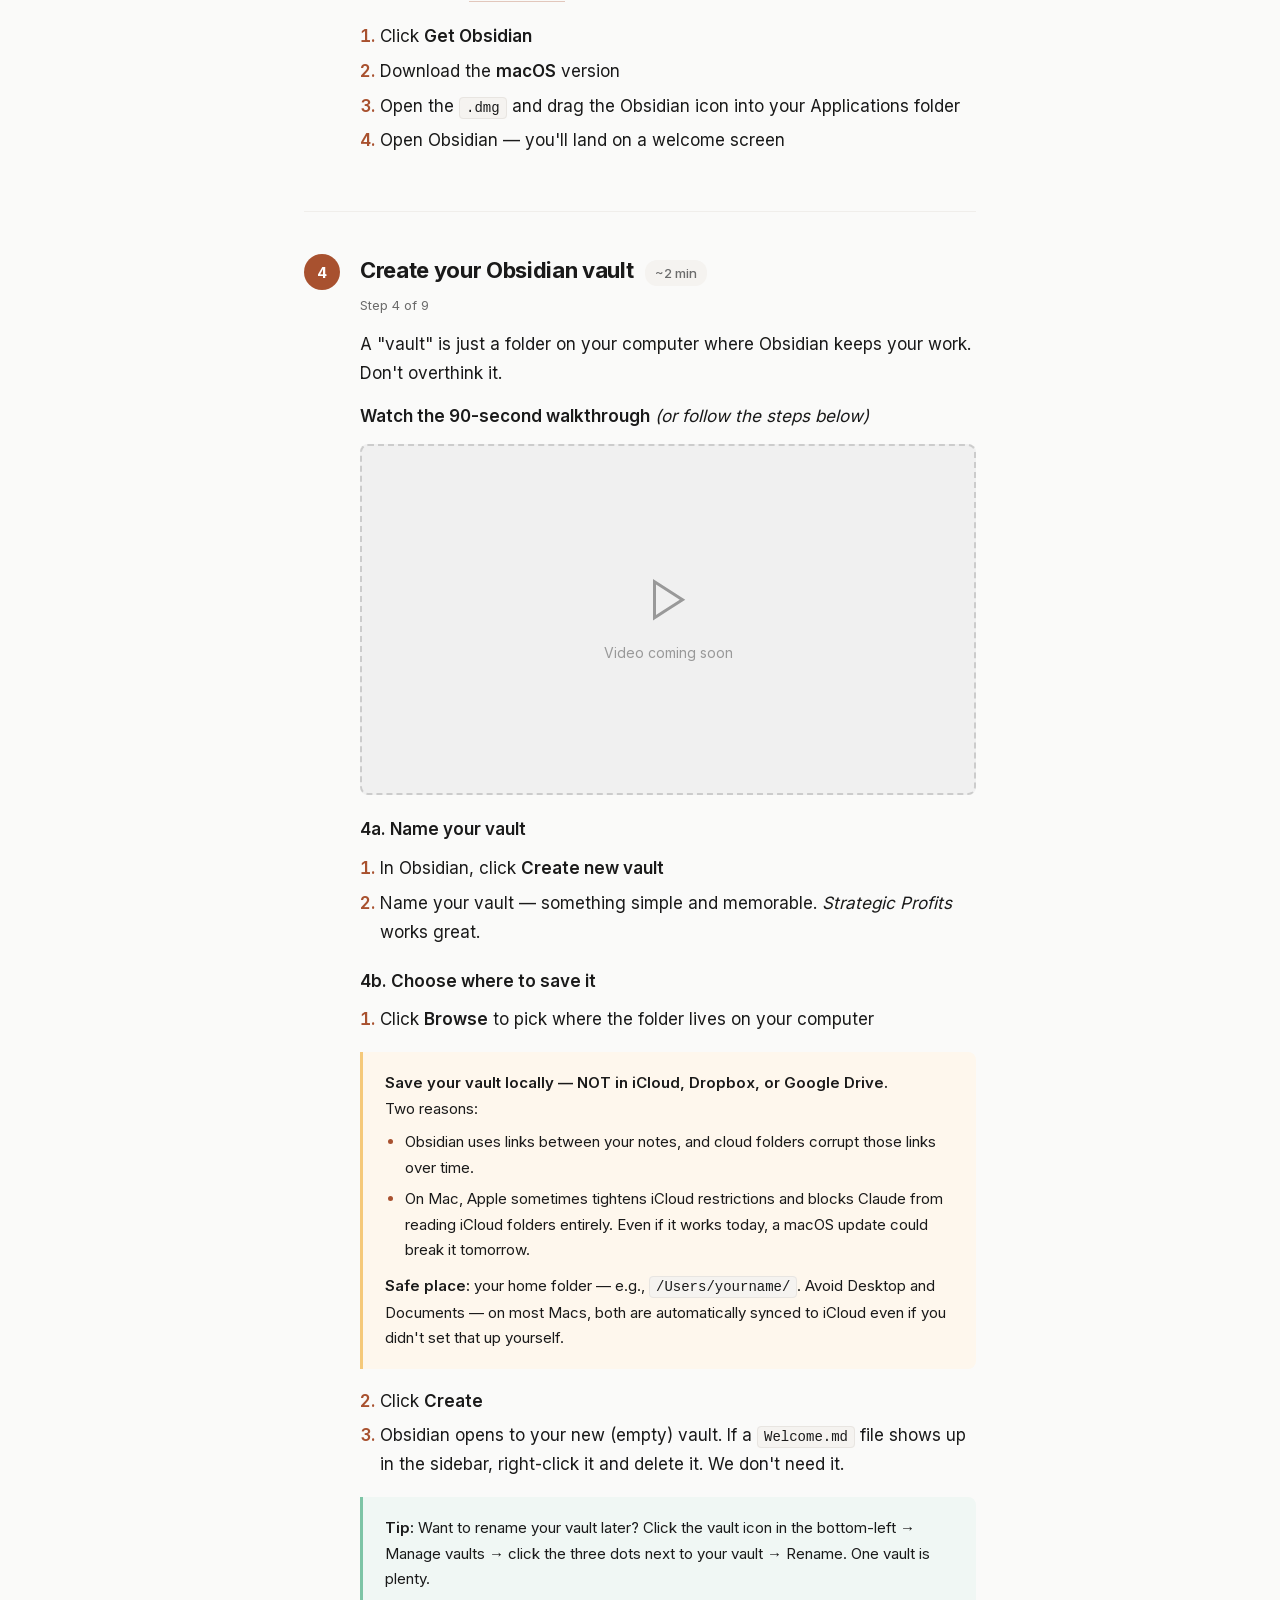
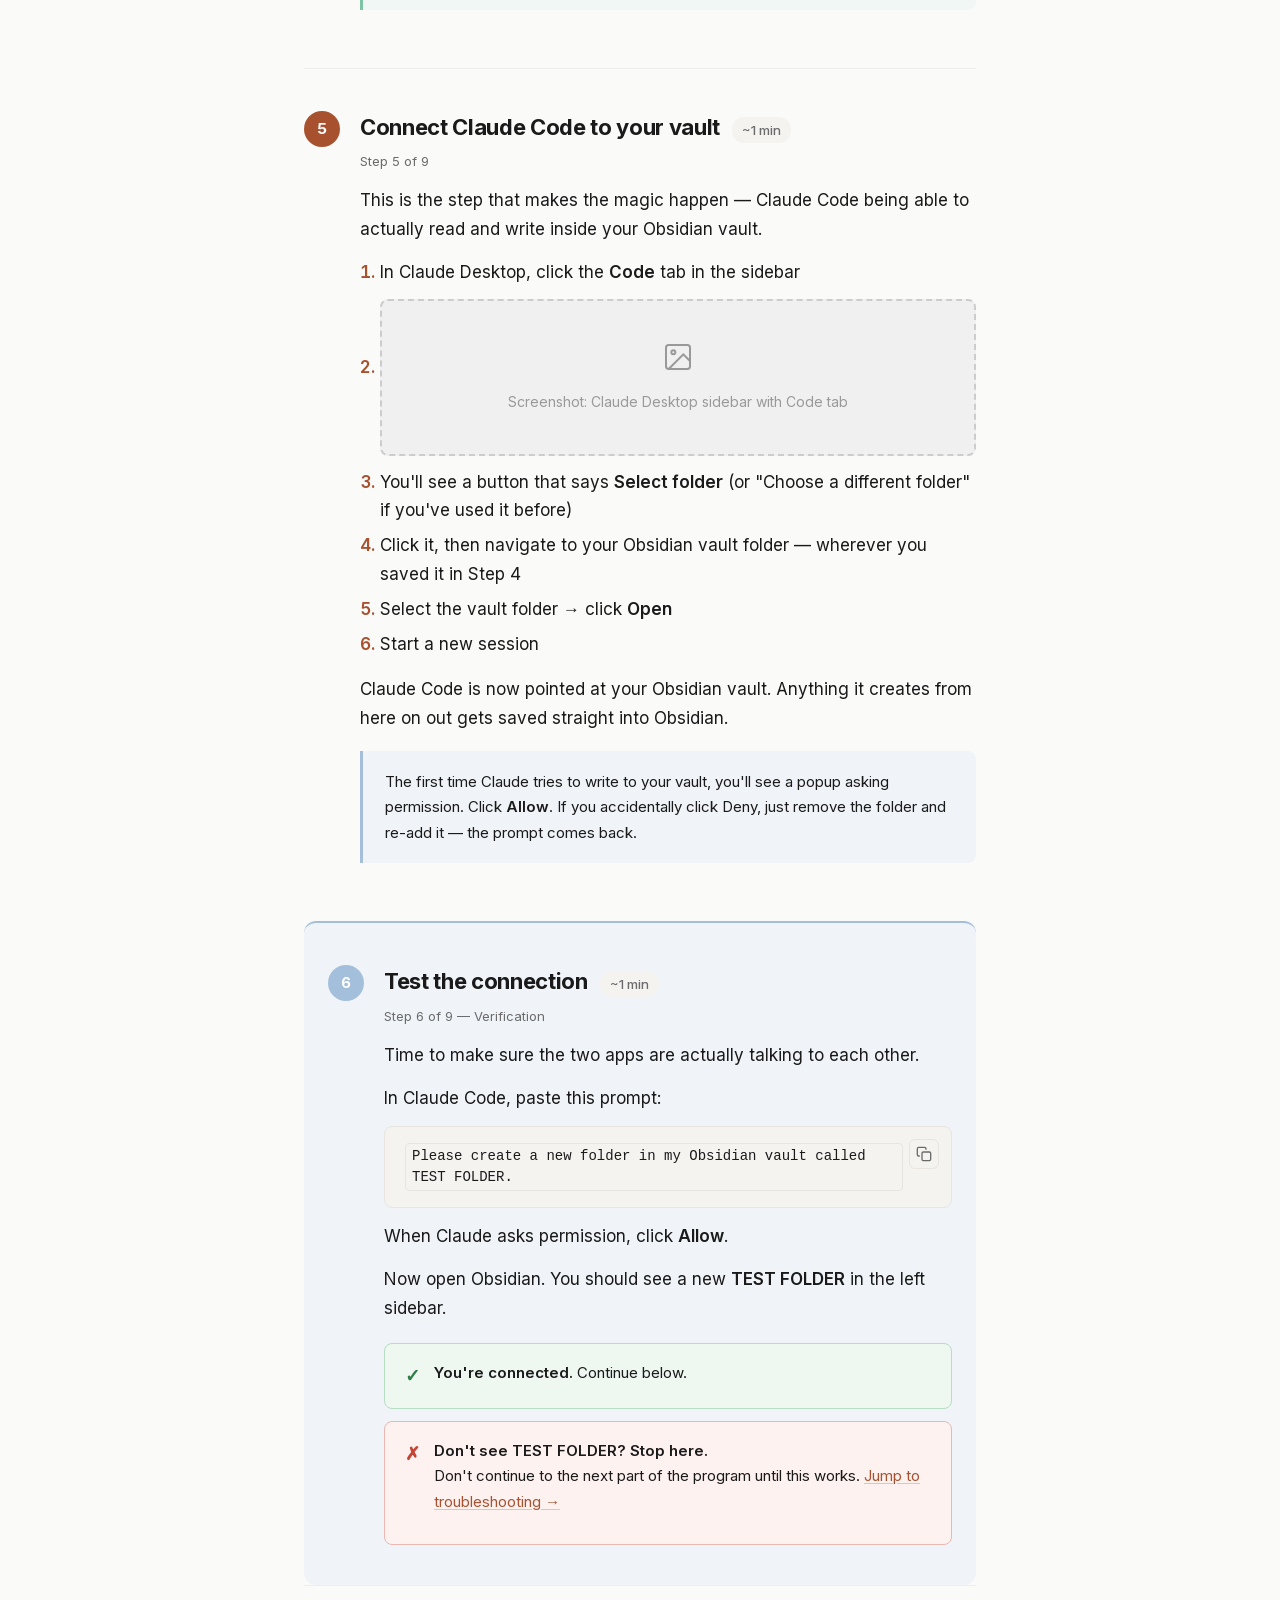
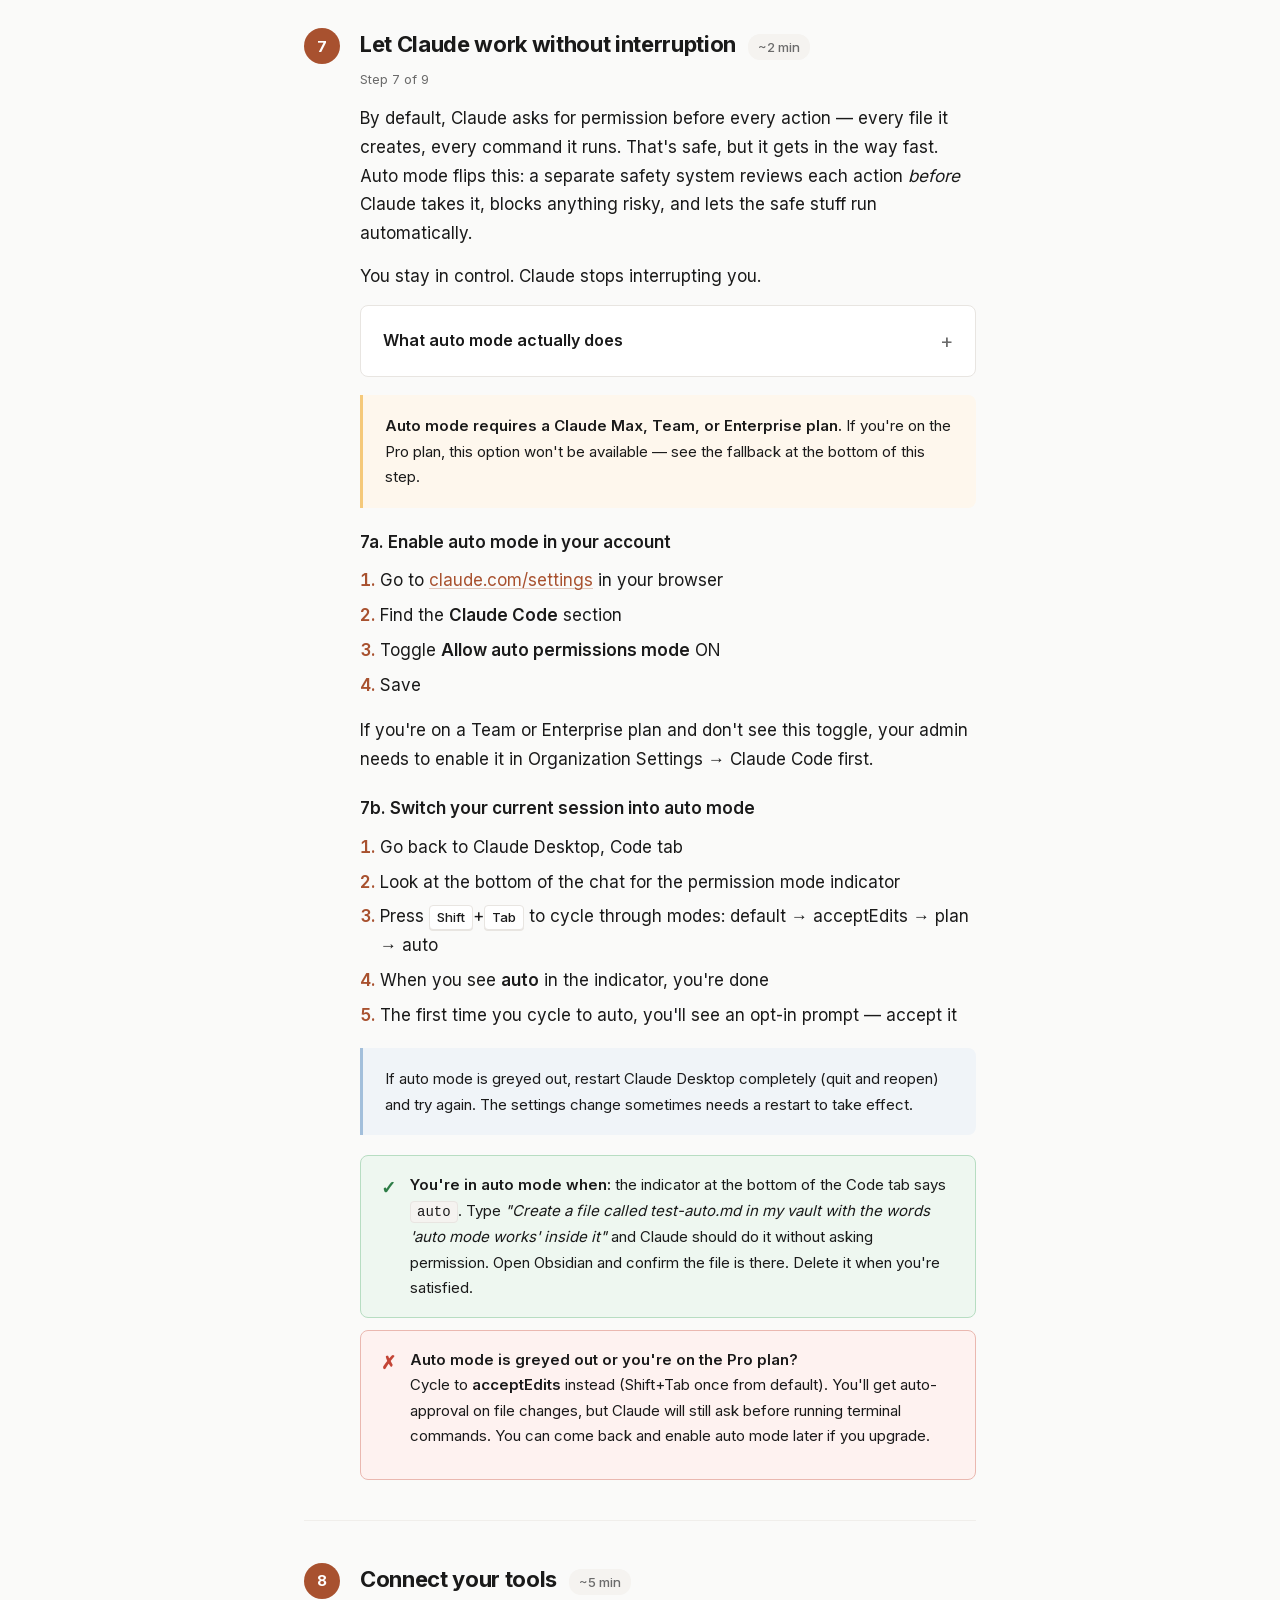
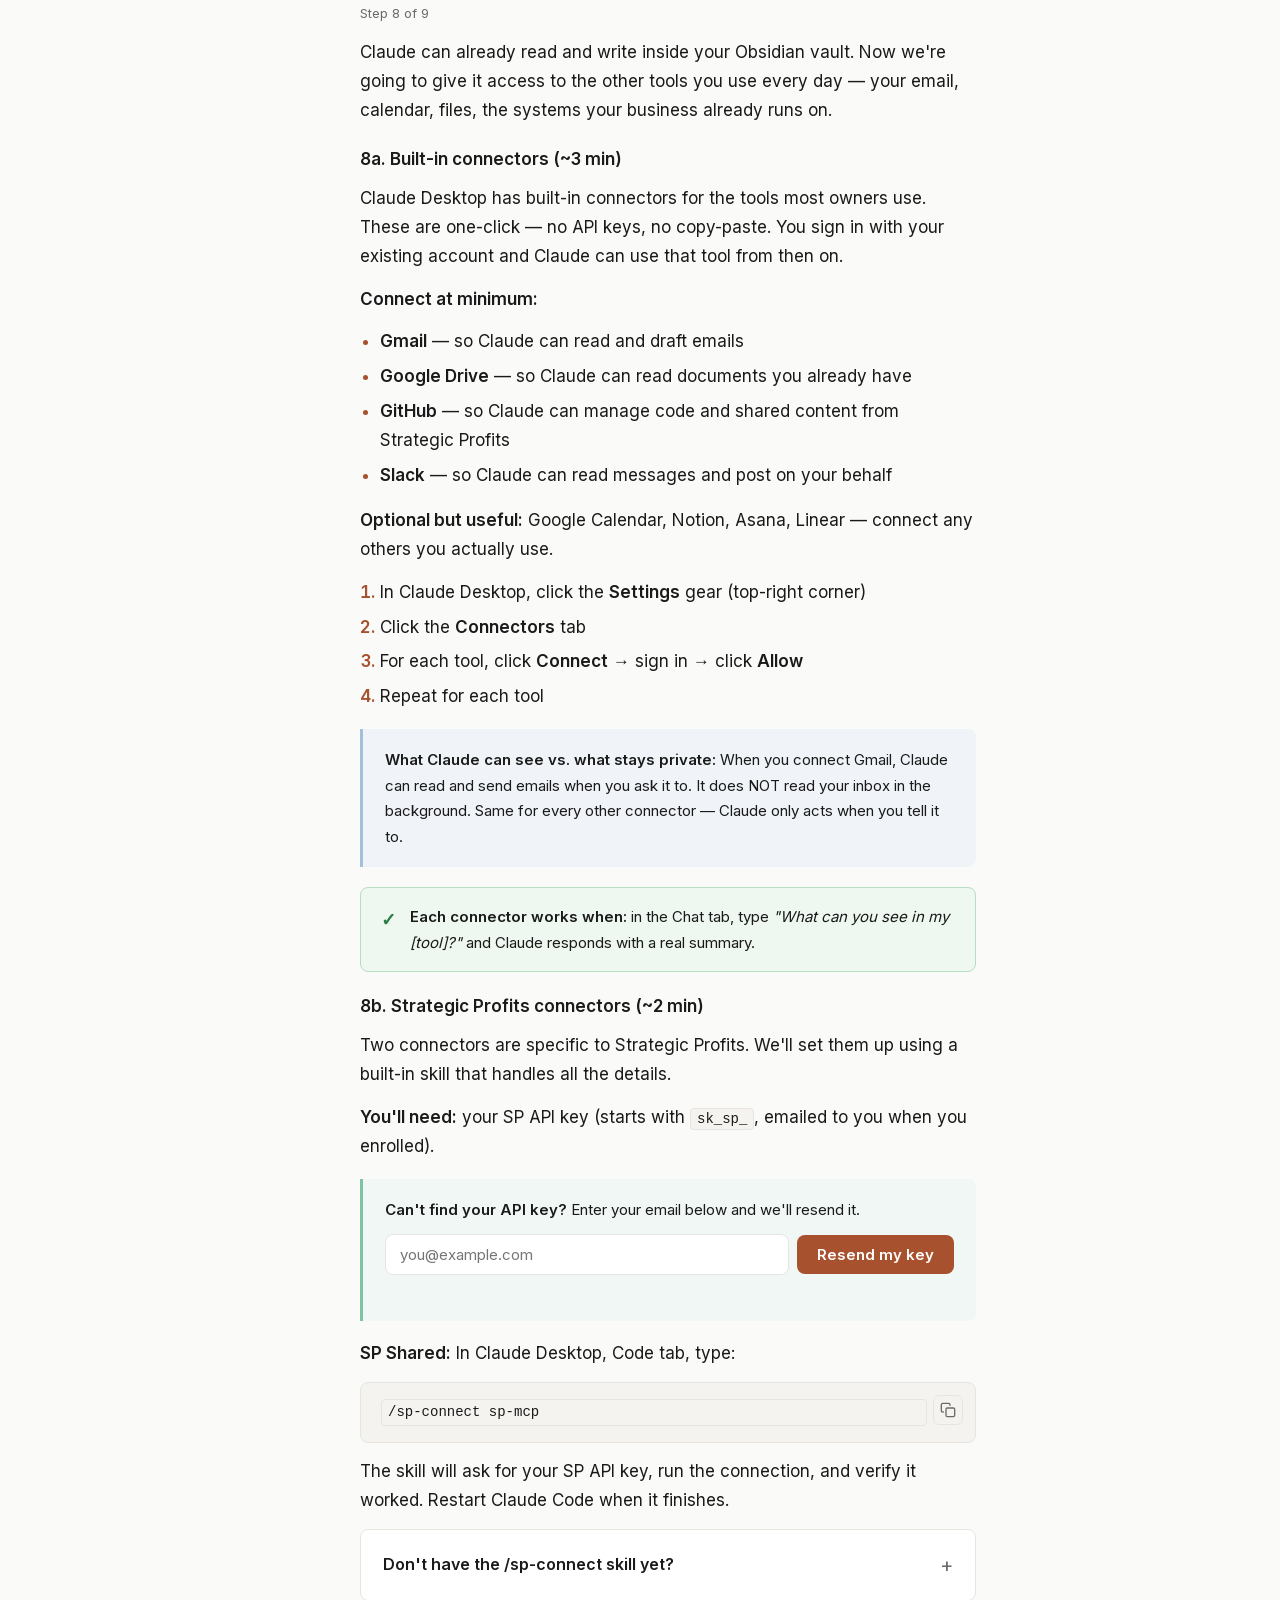
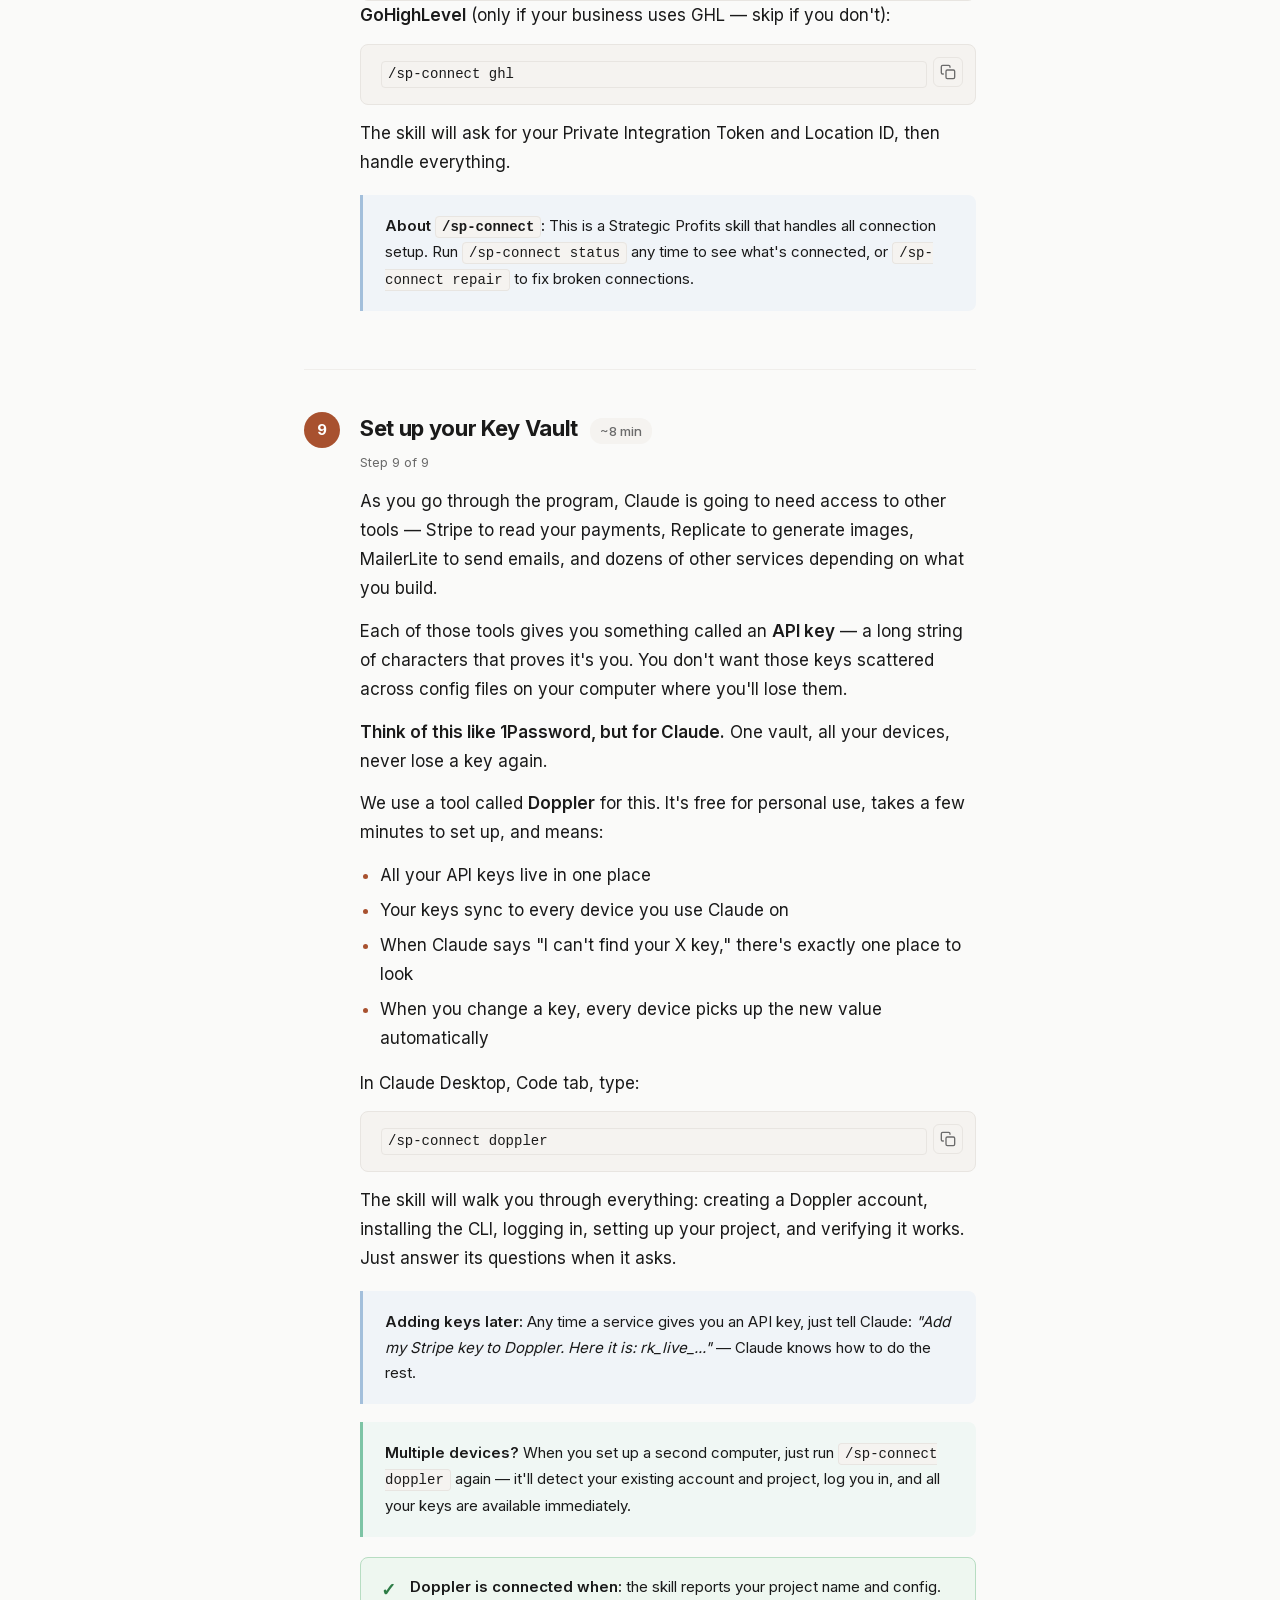
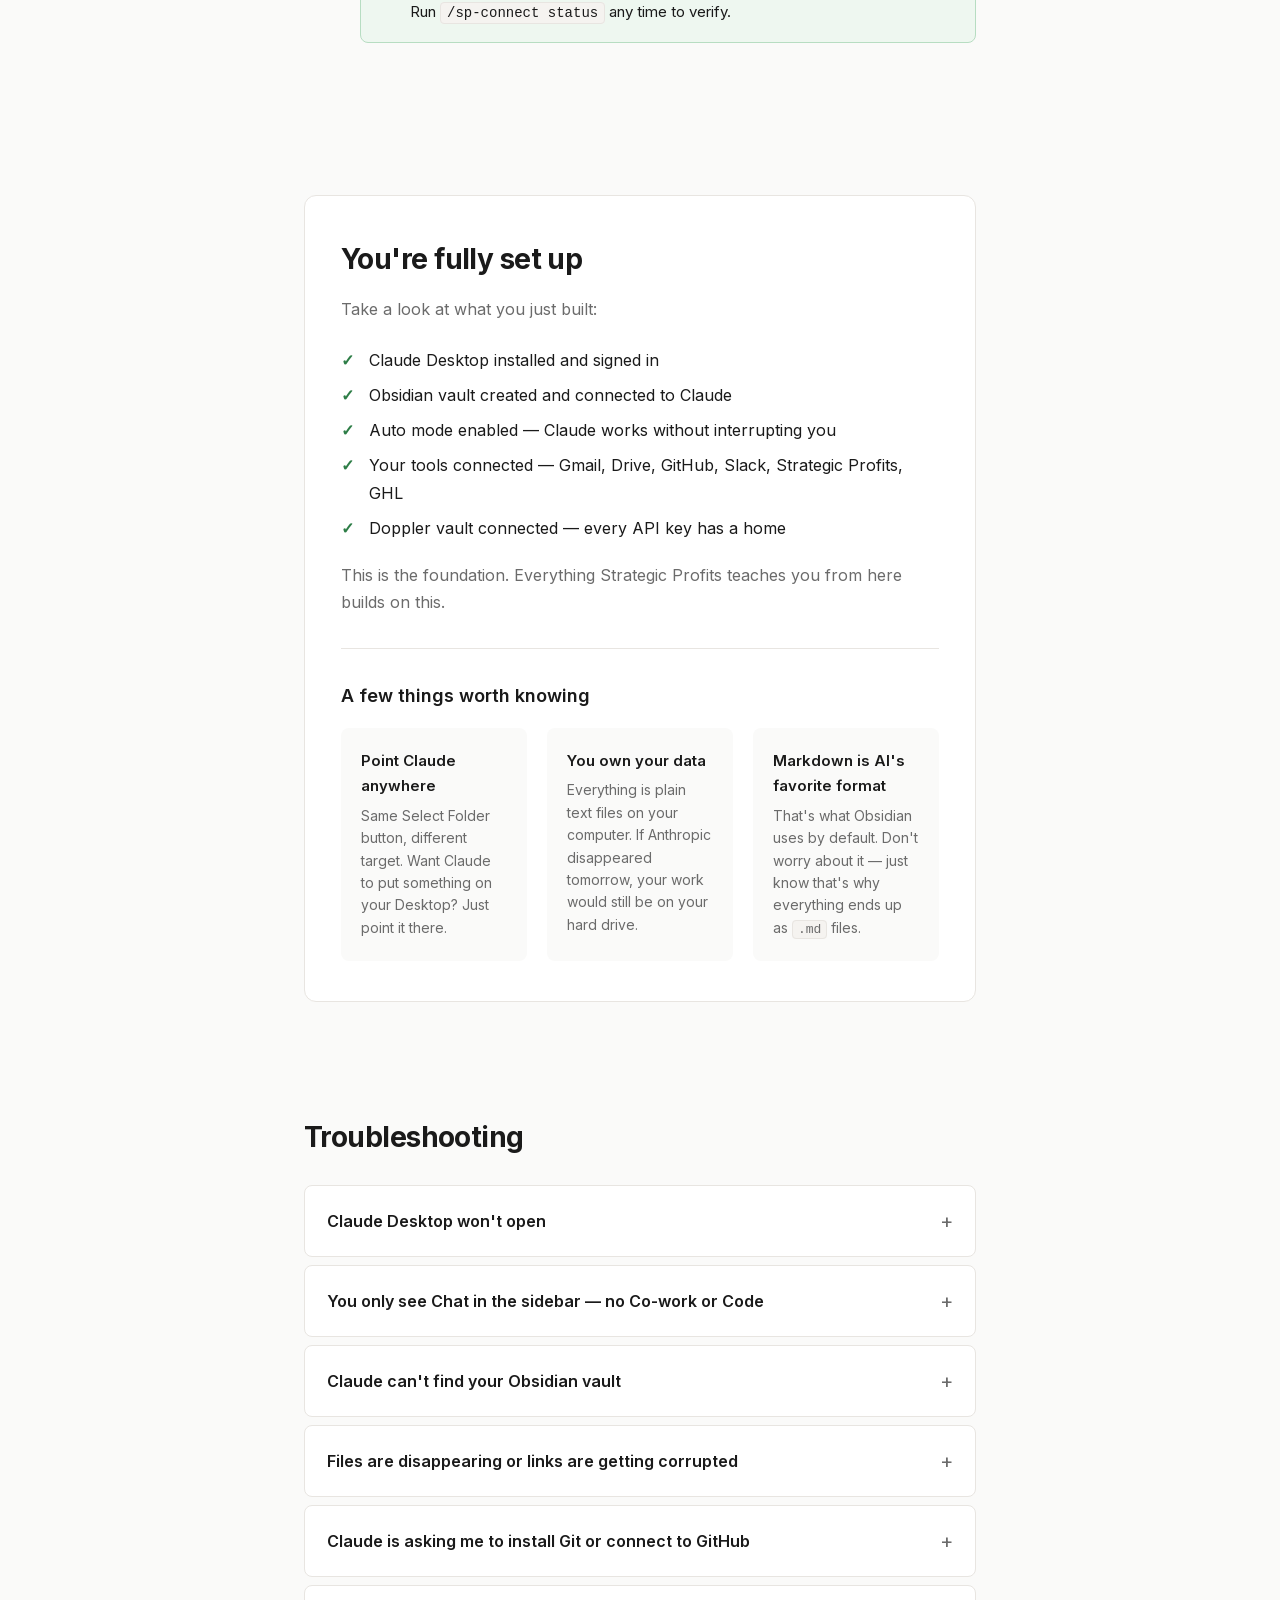
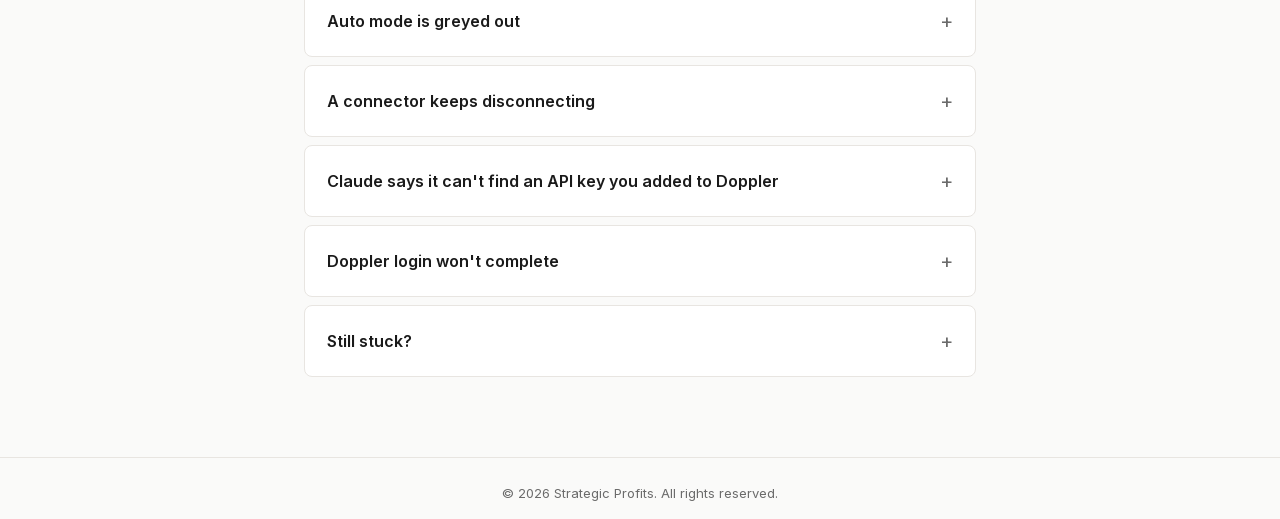
==== commit d45ebaf6: "feat: add mental model section and fix Mac vault location advice Adds condensed three-distinction me" ====
--- a/index.html
+++ b/index.html
@@ -55,6 +55,37 @@
       </div>
     </section>
 
+    <section class="mental-model" id="mental-model">
+      <div class="container">
+        <h2>Why this setup — not just any AI setup</h2>
+        <p style="color:var(--color-text-secondary);margin-bottom:24px;">Three ideas that explain why we use these specific tools. Already sold? <a href="#step-1" style="color:var(--color-accent);font-weight:600;">Skip to setup &darr;</a></p>
+
+        <div style="display:grid;gap:20px;margin-bottom:32px;">
+
+          <div style="background:var(--color-surface);border:1px solid var(--color-border);border-radius:8px;padding:24px;">
+            <div style="font-size:13px;font-weight:700;color:var(--color-accent);letter-spacing:0.5px;text-transform:uppercase;margin-bottom:8px;">Distinction 1</div>
+            <h3 style="font-size:18px;margin:0 0 8px;">Coding CLIs vs. chat interfaces</h3>
+            <p style="margin:0;color:var(--color-text-secondary);">ChatGPT, Claude.ai, Gemini — you type a question, get a response, close the tab. Tomorrow you start from scratch. <strong style="color:var(--color-text);">Claude Code</strong> is different. It runs on your machine, reads your files, edits your documents, and builds things that persist after the session ends. One approach is tool-mode: bring a task to the AI, get an answer, leave. The other is infrastructure-mode: build persistent systems that compound over time.</p>
+          </div>
+
+          <div style="background:var(--color-surface);border:1px solid var(--color-border);border-radius:8px;padding:24px;">
+            <div style="font-size:13px;font-weight:700;color:var(--color-accent);letter-spacing:0.5px;text-transform:uppercase;margin-bottom:8px;">Distinction 2</div>
+            <h3 style="font-size:18px;margin:0 0 8px;">Obsidian vs. Google Docs, Notion, Evernote</h3>
+            <p style="margin:0;color:var(--color-text-secondary);">An Obsidian vault is just a folder on your computer. Plain text files sitting on your hard drive. Because those files are local, Claude Code reads them directly — no export, no API, no sync issues. Your vault <em>is</em> the context. Google Docs and Notion are warehouses where information sits. Obsidian connected to Claude Code is a forge where knowledge gets transformed.</p>
+          </div>
+
+          <div style="background:var(--color-surface);border:1px solid var(--color-border);border-radius:8px;padding:24px;">
+            <div style="font-size:13px;font-weight:700;color:var(--color-accent);letter-spacing:0.5px;text-transform:uppercase;margin-bottom:8px;">Distinction 3</div>
+            <h3 style="font-size:18px;margin:0 0 8px;">Getting answers vs. building a system that answers</h3>
+            <p style="margin:0;color:var(--color-text-secondary);">With a chat interface, the AI sits in one place and <em>you</em> do the fetching, carrying, and filing. You're the assistant. With Claude Code, you give the instructions and the AI does the running — reading files, creating documents, organizing output. Each session builds on the last. The system gets smarter every time you use it. <strong style="color:var(--color-text);">That's what this setup creates.</strong></p>
+          </div>
+
+        </div>
+
+        <p style="text-align:center;color:var(--color-text-secondary);font-size:15px;">Want the full version? Read the <a href="https://zenithhub.ai" target="_blank" rel="noopener" style="color:var(--color-accent);">complete mental model</a> (~15 min).</p>
+      </div>
+    </section>
+
     <section class="steps" aria-label="Setup steps">
       <div class="container">
         <h2 class="sr-only">Setup Steps</h2>
@@ -196,7 +227,7 @@
                   <li>Obsidian uses links between your notes, and cloud folders corrupt those links over time.</li>
                   <li>On Mac, Apple sometimes tightens iCloud restrictions and blocks Claude from reading iCloud folders entirely. Even if it works today, a macOS update could break it tomorrow.</li>
                 </ul>
-                <p><strong>Safe places:</strong> your Documents folder, your Desktop, or a folder under your username. Just somewhere local on your machine.</p>
+                <p><strong>Safe place:</strong> your home folder — e.g., <code>/Users/yourname/</code>. Avoid Desktop and Documents — on most Macs, both are automatically synced to iCloud even if you didn't set that up yourself.</p>
               </div>
             </div>
             <div class="os-win">
--- a/style.css
+++ b/style.css
@@ -291,6 +291,23 @@
   flex-shrink: 0;
 }
 
+/* ========== Mental Model ========== */
+
+.mental-model {
+  padding: 0 0 64px;
+}
+
+.mental-model h2 {
+  font-size: 28px;
+  font-weight: 700;
+  letter-spacing: -0.02em;
+  margin-bottom: 8px;
+}
+
+.mental-model h3 {
+  color: var(--color-text);
+}
+
 /* ========== Prerequisites / Checklist ========== */
 
 .prereqs {
@@ -475,7 +492,7 @@
 
 .step {
   display: flex;
-  gap: 28px;
+  gap: 20px;
   padding: 40px 0;
   border-top: 1px solid var(--color-border-light);
 }
@@ -486,14 +503,14 @@
 
 .step-number {
   flex-shrink: 0;
-  width: 44px;
-  height: 44px;
+  width: 36px;
+  height: 36px;
   display: flex;
   align-items: center;
   justify-content: center;
   background: var(--color-accent);
   color: white;
-  font-size: 18px;
+  font-size: 15px;
   font-weight: 700;
   border-radius: 50%;
   margin-top: 2px;
@@ -1115,9 +1132,9 @@
   }
 
   .step-number {
-    width: 36px;
-    height: 36px;
-    font-size: 16px;
+    width: 30px;
+    height: 30px;
+    font-size: 14px;
   }
 
   .step-verification {
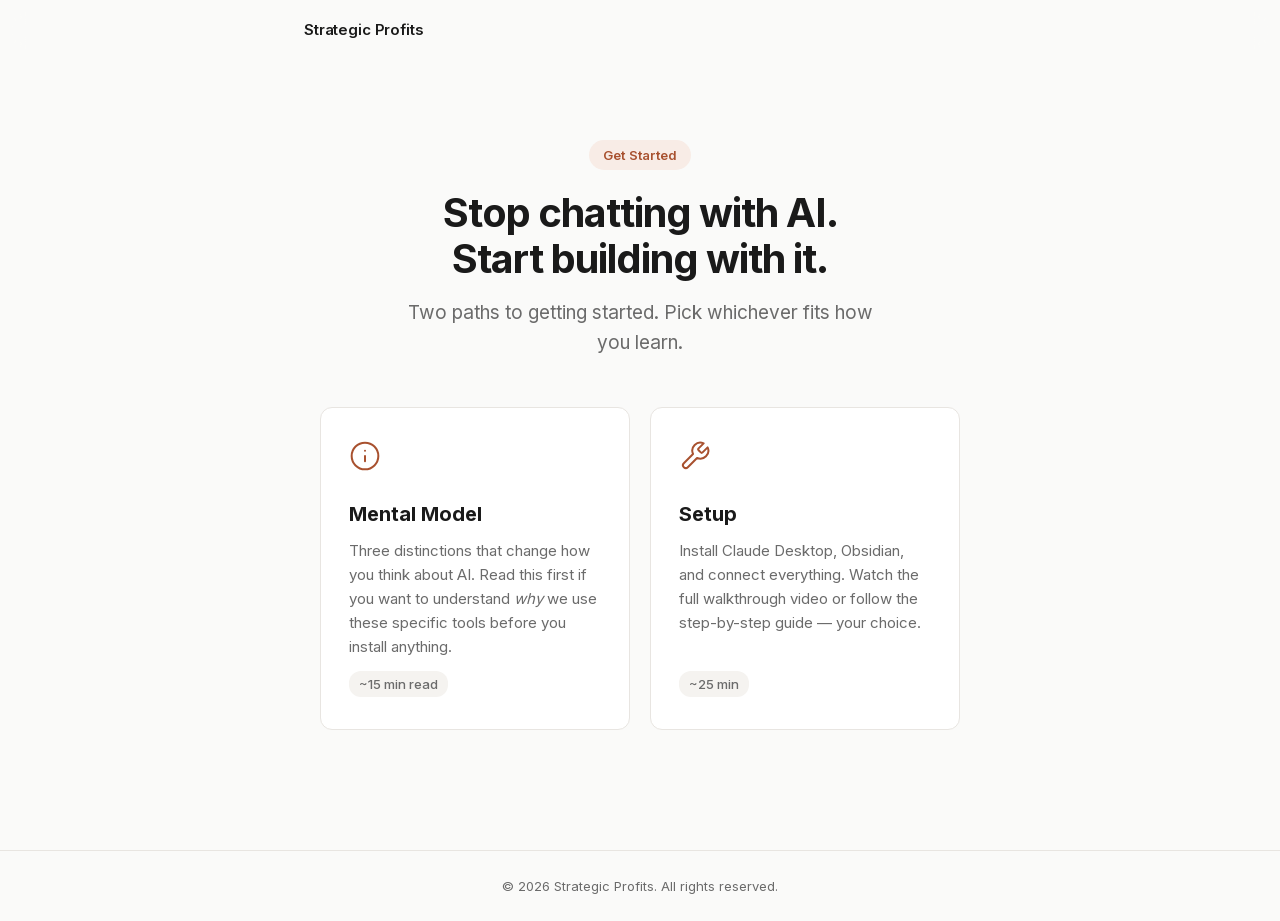
==== commit 220e084d: "feat: redesign homepage with Mental Model + Setup paths Homepage now shows two clear entry points in" ====
--- a/index.html
+++ b/index.html
@@ -3,670 +3,59 @@
 <head>
   <meta charset="UTF-8">
   <meta name="viewport" content="width=device-width, initial-scale=1.0">
-  <title>Quick Start — Strategic Profits</title>
-  <meta name="description" content="Set up the workspace where Claude works alongside you. Step-by-step setup for Strategic Profits members.">
-  <meta property="og:title" content="Quick Start — Set up your AI workspace">
-  <meta property="og:description" content="Set up the workspace where Claude works alongside you. About 25 minutes.">
+  <title>Get Started — Strategic Profits</title>
+  <meta name="description" content="Two paths to getting started with Strategic Profits: understand the mental model, or jump straight into setup.">
+  <meta property="og:title" content="Get Started — Strategic Profits">
+  <meta property="og:description" content="Two paths: understand the mental model or jump straight into setup.">
   <meta property="og:type" content="website">
   <meta property="og:url" content="https://onboarding.strategicprofits.com">
   <meta name="twitter:card" content="summary">
-  <meta name="twitter:title" content="Quick Start — Strategic Profits">
-  <meta name="twitter:description" content="Set up the workspace where Claude works alongside you. About 25 minutes.">
-  <link rel="stylesheet" href="/style.css?v=20260506">
+  <meta name="twitter:title" content="Get Started — Strategic Profits">
+  <meta name="twitter:description" content="Two paths: understand the mental model or jump straight into setup.">
+  <link rel="stylesheet" href="/style.css?v=20260507">
   <link rel="icon" href="data:image/svg+xml,<svg xmlns='http://www.w3.org/2000/svg' viewBox='0 0 100 100'><text y='.9em' font-size='90'>🚀</text></svg>">
 </head>
 <body>
-  <a href="#setup" class="skip-link">Skip to content</a>
+  <a href="#main" class="skip-link">Skip to content</a>
 
   <nav class="nav" id="nav">
     <div class="nav-inner">
-      <a href="#" class="nav-brand">Strategic Profits</a>
-      <div class="nav-links">
-        <a href="#setup">Setup</a>
-        <a href="#troubleshooting">Troubleshooting</a>
-      </div>
+      <a href="/" class="nav-brand">Strategic Profits</a>
     </div>
   </nav>
 
-  <div class="progress-bar" id="progress-bar" role="presentation"></div>
-
-  <main>
-    <section class="hero">
+  <main id="main">
+    <section class="landing-hero">
       <div class="container">
-        <div class="hero-badge">Quick Start</div>
-        <h1>Stop chatting with AI. Start building with it.</h1>
-        <p class="hero-sub">Set up the workspace where Claude works alongside you. Everything else in the program builds on this.</p>
-        <div class="hero-time">
-          <svg width="20" height="20" viewBox="0 0 24 24" fill="none" stroke="currentColor" stroke-width="2" stroke-linecap="round" stroke-linejoin="round" aria-hidden="true"><circle cx="12" cy="12" r="10"/><polyline points="12 6 12 12 16 14"/></svg>
-          <span>About 25 minutes</span>
-        </div>
+        <div class="hero-badge">Get Started</div>
+        <h1>Stop chatting with AI.<br>Start building with it.</h1>
+        <p class="hero-sub">Two paths to getting started. Pick whichever fits how you learn.</p>
       </div>
     </section>
 
-    <section class="prereqs" id="setup">
+    <section class="landing-choices">
       <div class="container">
-        <h2>Before you start</h2>
-        <ul class="prereqs-list">
-          <li>A paid Claude account (Pro, Max, Team, or Enterprise)</li>
-          <li>About 25 minutes</li>
-          <li>A Mac or Windows computer</li>
-        </ul>
-        <p class="prereqs-note">Don't have Claude yet? <a href="https://claude.com/download" target="_blank" rel="noopener">Download the desktop app</a> and sign up for a paid plan first.</p>
-      </div>
-    </section>
-
-    <section class="mental-model" id="mental-model">
-      <div class="container">
-        <h2>Why this setup — not just any AI setup</h2>
-        <p style="color:var(--color-text-secondary);margin-bottom:24px;">Three ideas that explain why we use these specific tools. Already sold? <a href="#step-1" style="color:var(--color-accent);font-weight:600;">Skip to setup &darr;</a></p>
-
-        <div style="display:grid;gap:20px;margin-bottom:32px;">
-
-          <div style="background:var(--color-surface);border:1px solid var(--color-border);border-radius:8px;padding:24px;">
-            <div style="font-size:13px;font-weight:700;color:var(--color-accent);letter-spacing:0.5px;text-transform:uppercase;margin-bottom:8px;">Distinction 1</div>
-            <h3 style="font-size:18px;margin:0 0 8px;">Coding CLIs vs. chat interfaces</h3>
-            <p style="margin:0;color:var(--color-text-secondary);">ChatGPT, Claude.ai, Gemini — you type a question, get a response, close the tab. Tomorrow you start from scratch. <strong style="color:var(--color-text);">Claude Code</strong> is different. It runs on your machine, reads your files, edits your documents, and builds things that persist after the session ends. One approach is tool-mode: bring a task to the AI, get an answer, leave. The other is infrastructure-mode: build persistent systems that compound over time.</p>
-          </div>
-
-          <div style="background:var(--color-surface);border:1px solid var(--color-border);border-radius:8px;padding:24px;">
-            <div style="font-size:13px;font-weight:700;color:var(--color-accent);letter-spacing:0.5px;text-transform:uppercase;margin-bottom:8px;">Distinction 2</div>
-            <h3 style="font-size:18px;margin:0 0 8px;">Obsidian vs. Google Docs, Notion, Evernote</h3>
-            <p style="margin:0;color:var(--color-text-secondary);">An Obsidian vault is just a folder on your computer. Plain text files sitting on your hard drive. Because those files are local, Claude Code reads them directly — no export, no API, no sync issues. Your vault <em>is</em> the context. Google Docs and Notion are warehouses where information sits. Obsidian connected to Claude Code is a forge where knowledge gets transformed.</p>
-          </div>
-
-          <div style="background:var(--color-surface);border:1px solid var(--color-border);border-radius:8px;padding:24px;">
-            <div style="font-size:13px;font-weight:700;color:var(--color-accent);letter-spacing:0.5px;text-transform:uppercase;margin-bottom:8px;">Distinction 3</div>
-            <h3 style="font-size:18px;margin:0 0 8px;">Getting answers vs. building a system that answers</h3>
-            <p style="margin:0;color:var(--color-text-secondary);">With a chat interface, the AI sits in one place and <em>you</em> do the fetching, carrying, and filing. You're the assistant. With Claude Code, you give the instructions and the AI does the running — reading files, creating documents, organizing output. Each session builds on the last. The system gets smarter every time you use it. <strong style="color:var(--color-text);">That's what this setup creates.</strong></p>
-          </div>
-
-        </div>
-
-        <p style="text-align:center;color:var(--color-text-secondary);font-size:15px;">Want the full version? Read the <a href="https://zenithhub.ai" target="_blank" rel="noopener" style="color:var(--color-accent);">complete mental model</a> (~15 min).</p>
-      </div>
-    </section>
-
-    <section class="steps" aria-label="Setup steps">
-      <div class="container">
-        <h2 class="sr-only">Setup Steps</h2>
-
-        <aside class="steps-nav" id="steps-nav" aria-label="Step outline">
-          <nav>
-            <a href="#step-1" class="steps-nav-item" data-step="1"><span class="steps-nav-num">1</span> Install Claude Desktop</a>
-            <a href="#step-2" class="steps-nav-item" data-step="2"><span class="steps-nav-num">2</span> Sign in</a>
-            <a href="#step-3" class="steps-nav-item" data-step="3"><span class="steps-nav-num">3</span> Install Obsidian</a>
-            <a href="#step-4" class="steps-nav-item" data-step="4"><span class="steps-nav-num">4</span> Create your vault</a>
-            <a href="#step-5" class="steps-nav-item" data-step="5"><span class="steps-nav-num">5</span> Connect Claude to vault</a>
-            <a href="#step-6" class="steps-nav-item" data-step="6"><span class="steps-nav-num">6</span> Test the connection</a>
-            <a href="#step-7" class="steps-nav-item" data-step="7"><span class="steps-nav-num">7</span> Turn on auto mode</a>
-            <a href="#step-8" class="steps-nav-item" data-step="8"><span class="steps-nav-num">8</span> Connect your tools</a>
-            <a href="#step-9" class="steps-nav-item" data-step="9"><span class="steps-nav-num">9</span> Set up Key Vault</a>
-          </nav>
-          <div class="os-toggle" role="radiogroup" aria-label="Operating system">
-            <button class="os-btn active" data-os="mac" role="radio" aria-checked="true">Mac</button>
-            <button class="os-btn" data-os="win" role="radio" aria-checked="false">Windows</button>
-          </div>
-        </aside>
-
-        <div class="step" id="step-1">
-          <div class="step-number" aria-hidden="true">1</div>
-          <div class="step-content">
-            <div class="step-header">
-              <h3>Download and install Claude Desktop</h3>
-              <span class="step-time">~2 min</span>
+        <div class="choice-grid">
+          <a href="/mental-model/" class="choice-card">
+            <div class="choice-icon">
+              <svg width="32" height="32" viewBox="0 0 24 24" fill="none" stroke="currentColor" stroke-width="1.5" stroke-linecap="round" stroke-linejoin="round"><circle cx="12" cy="12" r="10"/><path d="M12 16v-4"/><path d="M12 8h.01"/></svg>
             </div>
-            <p class="step-context">Step 1 of 9</p>
-            <p>Head over to <a href="https://claude.com/download" target="_blank" rel="noopener">claude.com/download</a>.</p>
-            <div class="os-mac">
-              <ol>
-                <li>Click <strong>Download for Mac</strong></li>
-                <li>Open the <code>.dmg</code> file that downloads</li>
-                <li>Drag the Claude icon into your Applications folder</li>
-                <li>Open Claude from Applications (or hit <kbd>&#8984;</kbd>+<kbd>Space</kbd>, type "Claude")</li>
-              </ol>
+            <h2>Mental Model</h2>
+            <p>Three distinctions that change how you think about AI. Read this first if you want to understand <em>why</em> we use these specific tools before you install anything.</p>
+            <span class="choice-meta">~15 min read</span>
+          </a>
+          <a href="/setup/" class="choice-card">
+            <div class="choice-icon">
+              <svg width="32" height="32" viewBox="0 0 24 24" fill="none" stroke="currentColor" stroke-width="1.5" stroke-linecap="round" stroke-linejoin="round"><path d="M14.7 6.3a1 1 0 0 0 0 1.4l1.6 1.6a1 1 0 0 0 1.4 0l3.77-3.77a6 6 0 0 1-7.94 7.94l-6.91 6.91a2.12 2.12 0 0 1-3-3l6.91-6.91a6 6 0 0 1 7.94-7.94l-3.76 3.76z"/></svg>
             </div>
-            <div class="os-win">
-              <ol>
-                <li>Click <strong>Download for Windows</strong></li>
-                <li>Run the <code>.exe</code> installer that downloads</li>
-                <li>Follow the install prompts — defaults are fine</li>
-                <li>Open Claude from the Start menu (or hit <kbd>Win</kbd>, type "Claude")</li>
-              </ol>
-            </div>
-          </div>
-        </div>
-
-        <div class="step" id="step-2">
-          <div class="step-number" aria-hidden="true">2</div>
-          <div class="step-content">
-            <div class="step-header">
-              <h3>Sign in to Claude Desktop</h3>
-              <span class="step-time">~1 min</span>
-            </div>
-            <p class="step-context">Step 2 of 9</p>
-            <p>Open the Claude Desktop app.</p>
-            <ul>
-              <li>If you see a sign-in prompt, sign in with the email you used when you joined the program.</li>
-              <li>If you don't see a sign-in prompt, look at the <strong>bottom-left corner</strong> of the app — there's a little icon there. Click it, then sign in.</li>
-            </ul>
-            <div class="screenshot-placeholder" style="margin:16px 0;padding:40px 20px;background:#f0f0f0;border:2px dashed #ccc;border-radius:8px;text-align:center;color:#999;">
-              <svg width="32" height="32" viewBox="0 0 24 24" fill="none" stroke="currentColor" stroke-width="1.5" aria-hidden="true"><rect x="3" y="3" width="18" height="18" rx="2" ry="2"/><circle cx="8.5" cy="8.5" r="1.5"/><polyline points="21 15 16 10 5 21"/></svg>
-              <p style="margin:8px 0 0;font-size:14px;">Screenshot: account icon in bottom-left corner</p>
-            </div>
-            <p>Anthropic will email you a confirmation link. Click it to finish signing in.</p>
-            <div class="callout callout-info">
-              <strong>After signing in</strong>, you should see three tabs in the sidebar: Chat, Co-work, and Code. We'll be using <strong>Code</strong>.
-            </div>
-            <p>When you first open Claude Code, a popup might ask you to install Git or connect to GitHub. Click <strong>Allow</strong> on both. GitHub is where developers store and back up code — Claude uses it under the hood.</p>
-          </div>
-        </div>
-
-        <div class="step" id="step-3">
-          <div class="step-number" aria-hidden="true">3</div>
-          <div class="step-content">
-            <div class="step-header">
-              <h3>Download and install Obsidian</h3>
-              <span class="step-time">~2 min</span>
-            </div>
-            <p class="step-context">Step 3 of 9</p>
-            <p>Head over to <a href="https://obsidian.md/" target="_blank" rel="noopener">obsidian.md</a>.</p>
-            <div class="os-mac">
-              <ol>
-                <li>Click <strong>Get Obsidian</strong></li>
-                <li>Download the <strong>macOS</strong> version</li>
-                <li>Open the <code>.dmg</code> and drag the Obsidian icon into your Applications folder</li>
-                <li>Open Obsidian — you'll land on a welcome screen</li>
-              </ol>
-            </div>
-            <div class="os-win">
-              <ol>
-                <li>Click <strong>Get Obsidian</strong></li>
-                <li>Download the <strong>Windows</strong> version</li>
-                <li>Run the installer — defaults are fine</li>
-                <li>Open Obsidian — you'll land on a welcome screen</li>
-              </ol>
-            </div>
-          </div>
-        </div>
-
-        <div class="step" id="step-4">
-          <div class="step-number" aria-hidden="true">4</div>
-          <div class="step-content">
-            <div class="step-header">
-              <h3>Create your Obsidian vault</h3>
-              <span class="step-time">~2 min</span>
-            </div>
-            <p class="step-context">Step 4 of 9</p>
-            <p>A "vault" is just a folder on your computer where Obsidian keeps your work. Don't overthink it.</p>
-
-            <div class="video-embed">
-              <p><strong>Watch the 90-second walkthrough</strong> <em>(or follow the steps below)</em></p>
-              <div class="video-placeholder" style="position:relative;padding-bottom:56.25%;height:0;background:#f0f0f0;border:2px dashed #ccc;border-radius:8px;">
-                <div style="position:absolute;top:50%;left:50%;transform:translate(-50%,-50%);text-align:center;color:#999;">
-                  <svg width="48" height="48" viewBox="0 0 24 24" fill="none" stroke="currentColor" stroke-width="1.5" aria-hidden="true"><polygon points="5 3 19 12 5 21 5 3"/></svg>
-                  <p style="margin:8px 0 0;font-size:14px;">Video coming soon</p>
-                </div>
-              </div>
-            </div>
-
-            <h4 class="substep">4a. Name your vault</h4>
-            <ol>
-              <li>In Obsidian, click <strong>Create new vault</strong></li>
-              <li>Name your vault — something simple and memorable. <em>Strategic Profits</em> works great.</li>
-            </ol>
-
-            <h4 class="substep">4b. Choose where to save it</h4>
-            <ol>
-              <li>Click <strong>Browse</strong> to pick where the folder lives on your computer</li>
-            </ol>
-            <div class="os-mac">
-              <div class="callout callout-warning">
-                <strong>Save your vault locally — NOT in iCloud, Dropbox, or Google Drive.</strong>
-                <p>Two reasons:</p>
-                <ul>
-                  <li>Obsidian uses links between your notes, and cloud folders corrupt those links over time.</li>
-                  <li>On Mac, Apple sometimes tightens iCloud restrictions and blocks Claude from reading iCloud folders entirely. Even if it works today, a macOS update could break it tomorrow.</li>
-                </ul>
-                <p><strong>Safe place:</strong> your home folder — e.g., <code>/Users/yourname/</code>. Avoid Desktop and Documents — on most Macs, both are automatically synced to iCloud even if you didn't set that up yourself.</p>
-              </div>
-            </div>
-            <div class="os-win">
-              <div class="callout callout-warning">
-                <strong>Save your vault locally — NOT in OneDrive, Dropbox, or Google Drive.</strong>
-                <p>Two reasons:</p>
-                <ul>
-                  <li>Obsidian uses links between your notes, and cloud-synced folders corrupt those links over time.</li>
-                  <li>OneDrive's "Files On-Demand" feature can offload files to the cloud, which breaks Claude's ability to read them.</li>
-                </ul>
-                <p><strong>Safe places:</strong> your Documents folder (if it's not synced to OneDrive), your Desktop, or <code>C:\Vaults\</code>. Just somewhere local on your machine.</p>
-              </div>
-            </div>
-            <ol start="2">
-              <li>Click <strong>Create</strong></li>
-              <li>Obsidian opens to your new (empty) vault. If a <code>Welcome.md</code> file shows up in the sidebar, right-click it and delete it. We don't need it.</li>
-            </ol>
-            <div class="callout callout-tip">
-              <strong>Tip:</strong> Want to rename your vault later? Click the vault icon in the bottom-left &rarr; Manage vaults &rarr; click the three dots next to your vault &rarr; Rename. One vault is plenty.
-            </div>
-          </div>
-        </div>
-
-        <div class="step" id="step-5">
-          <div class="step-number" aria-hidden="true">5</div>
-          <div class="step-content">
-            <div class="step-header">
-              <h3>Connect Claude Code to your vault</h3>
-              <span class="step-time">~1 min</span>
-            </div>
-            <p class="step-context">Step 5 of 9</p>
-            <p>This is the step that makes the magic happen — Claude Code being able to actually read and write inside your Obsidian vault.</p>
-            <ol>
-              <li>In Claude Desktop, click the <strong>Code</strong> tab in the sidebar</li>
-              <li>
-                <div class="screenshot-placeholder" style="margin:12px 0;padding:40px 20px;background:#f0f0f0;border:2px dashed #ccc;border-radius:8px;text-align:center;color:#999;">
-                  <svg width="32" height="32" viewBox="0 0 24 24" fill="none" stroke="currentColor" stroke-width="1.5" aria-hidden="true"><rect x="3" y="3" width="18" height="18" rx="2" ry="2"/><circle cx="8.5" cy="8.5" r="1.5"/><polyline points="21 15 16 10 5 21"/></svg>
-                  <p style="margin:8px 0 0;font-size:14px;">Screenshot: Claude Desktop sidebar with Code tab</p>
-                </div>
-              </li>
-              <li>You'll see a button that says <strong>Select folder</strong> (or "Choose a different folder" if you've used it before)</li>
-              <li>Click it, then navigate to your Obsidian vault folder — wherever you saved it in Step 4</li>
-              <li>Select the vault folder &rarr; click <strong>Open</strong></li>
-              <li>Start a new session</li>
-            </ol>
-            <p>Claude Code is now pointed at your Obsidian vault. Anything it creates from here on out gets saved straight into Obsidian.</p>
-            <div class="callout callout-info">
-              The first time Claude tries to write to your vault, you'll see a popup asking permission. Click <strong>Allow</strong>. If you accidentally click Deny, just remove the folder and re-add it — the prompt comes back.
-            </div>
-          </div>
-        </div>
-
-        <div class="step step-verification" id="step-6">
-          <div class="step-number" aria-hidden="true">6</div>
-          <div class="step-content">
-            <div class="step-header">
-              <h3>Test the connection</h3>
-              <span class="step-time">~1 min</span>
-            </div>
-            <p class="step-context">Step 6 of 9 — Verification</p>
-            <p>Time to make sure the two apps are actually talking to each other.</p>
-            <p>In Claude Code, paste this prompt:</p>
-            <div class="code-block">
-              <code>Please create a new folder in my Obsidian vault called TEST FOLDER.</code>
-              <button class="copy-btn" onclick="copyCode(this)" aria-label="Copy to clipboard">
-                <svg width="16" height="16" viewBox="0 0 24 24" fill="none" stroke="currentColor" stroke-width="2" stroke-linecap="round" stroke-linejoin="round" aria-hidden="true"><rect x="9" y="9" width="13" height="13" rx="2" ry="2"/><path d="M5 15H4a2 2 0 0 1-2-2V4a2 2 0 0 1 2-2h9a2 2 0 0 1 2 2v1"/></svg>
-              </button>
-            </div>
-            <p>When Claude asks permission, click <strong>Allow</strong>.</p>
-            <p>Now open Obsidian. You should see a new <strong>TEST FOLDER</strong> in the left sidebar.</p>
-
-            <div class="result-grid">
-              <div class="result-card result-success">
-                <div class="result-icon" aria-hidden="true">&#10003;</div>
-                <div>
-                  <strong>You're connected.</strong> Continue below.
-                </div>
-              </div>
-              <div class="result-card result-fail">
-                <div class="result-icon" aria-hidden="true">&#10007;</div>
-                <div>
-                  <strong>Don't see TEST FOLDER? Stop here.</strong>
-                  <p>Don't continue to the next part of the program until this works. <a href="#troubleshooting">Jump to troubleshooting &rarr;</a></p>
-                </div>
-              </div>
-            </div>
-          </div>
-        </div>
-
-        <div class="step" id="step-7">
-          <div class="step-number" aria-hidden="true">7</div>
-          <div class="step-content">
-            <div class="step-header">
-              <h3>Let Claude work without interruption</h3>
-              <span class="step-time">~2 min</span>
-            </div>
-            <p class="step-context">Step 7 of 9</p>
-            <p>By default, Claude asks for permission before every action — every file it creates, every command it runs. That's safe, but it gets in the way fast. Auto mode flips this: a separate safety system reviews each action <em>before</em> Claude takes it, blocks anything risky, and lets the safe stuff run automatically.</p>
-            <p>You stay in control. Claude stops interrupting you.</p>
-
-            <details class="faq-item">
-              <summary>What auto mode actually does</summary>
-              <div class="faq-body">
-                <p>Before every action Claude takes, a separate classifier reviews it. Things like creating files in your vault or running normal commands get a green light automatically. Things like deleting files outside your vault, sending data to unknown places, or running suspicious code get blocked and require your manual approval.</p>
-                <p>You can turn auto mode off any time. You can also tell Claude in the chat "wait until I review before deploying" and the classifier will enforce that until you say otherwise.</p>
-              </div>
-            </details>
-
-            <div class="callout callout-warning">
-              <strong>Auto mode requires a Claude Max, Team, or Enterprise plan.</strong> If you're on the Pro plan, this option won't be available — see the fallback at the bottom of this step.
-            </div>
-
-            <h4 class="substep">7a. Enable auto mode in your account</h4>
-            <ol>
-              <li>Go to <a href="https://claude.com/settings" target="_blank" rel="noopener">claude.com/settings</a> in your browser</li>
-              <li>Find the <strong>Claude Code</strong> section</li>
-              <li>Toggle <strong>Allow auto permissions mode</strong> ON</li>
-              <li>Save</li>
-            </ol>
-            <p>If you're on a Team or Enterprise plan and don't see this toggle, your admin needs to enable it in Organization Settings &rarr; Claude Code first.</p>
-
-            <h4 class="substep">7b. Switch your current session into auto mode</h4>
-            <ol>
-              <li>Go back to Claude Desktop, Code tab</li>
-              <li>Look at the bottom of the chat for the permission mode indicator</li>
-              <li>Press <kbd>Shift</kbd>+<kbd>Tab</kbd> to cycle through modes: default &rarr; acceptEdits &rarr; plan &rarr; auto</li>
-              <li>When you see <strong>auto</strong> in the indicator, you're done</li>
-              <li>The first time you cycle to auto, you'll see an opt-in prompt — accept it</li>
-            </ol>
-            <div class="callout callout-info">
-              If auto mode is greyed out, restart Claude Desktop completely (quit and reopen) and try again. The settings change sometimes needs a restart to take effect.
-            </div>
-
-            <!-- Verification -->
-            <div class="result-grid">
-              <div class="result-card result-success">
-                <div class="result-icon" aria-hidden="true">&#10003;</div>
-                <div>
-                  <strong>You're in auto mode when:</strong> the indicator at the bottom of the Code tab says <code>auto</code>. Type <em>"Create a file called test-auto.md in my vault with the words 'auto mode works' inside it"</em> and Claude should do it without asking permission. Open Obsidian and confirm the file is there. Delete it when you're satisfied.
-                </div>
-              </div>
-              <div class="result-card result-fail">
-                <div class="result-icon" aria-hidden="true">&#10007;</div>
-                <div>
-                  <strong>Auto mode is greyed out or you're on the Pro plan?</strong>
-                  <p>Cycle to <strong>acceptEdits</strong> instead (Shift+Tab once from default). You'll get auto-approval on file changes, but Claude will still ask before running terminal commands. You can come back and enable auto mode later if you upgrade.</p>
-                </div>
-              </div>
-            </div>
-          </div>
-        </div>
-
-        <div class="step" id="step-8">
-          <div class="step-number" aria-hidden="true">8</div>
-          <div class="step-content">
-            <div class="step-header">
-              <h3>Connect your tools</h3>
-              <span class="step-time">~5 min</span>
-            </div>
-            <p class="step-context">Step 8 of 9</p>
-            <p>Claude can already read and write inside your Obsidian vault. Now we're going to give it access to the other tools you use every day — your email, calendar, files, the systems your business already runs on.</p>
-
-            <h4 class="substep">8a. Built-in connectors (~3 min)</h4>
-            <p>Claude Desktop has built-in connectors for the tools most owners use. These are one-click — no API keys, no copy-paste. You sign in with your existing account and Claude can use that tool from then on.</p>
-            <p><strong>Connect at minimum:</strong></p>
-            <ul>
-              <li><strong>Gmail</strong> — so Claude can read and draft emails</li>
-              <li><strong>Google Drive</strong> — so Claude can read documents you already have</li>
-              <li><strong>GitHub</strong> — so Claude can manage code and shared content from Strategic Profits</li>
-              <li><strong>Slack</strong> — so Claude can read messages and post on your behalf</li>
-            </ul>
-            <p><strong>Optional but useful:</strong> Google Calendar, Notion, Asana, Linear — connect any others you actually use.</p>
-            <ol>
-              <li>In Claude Desktop, click the <strong>Settings</strong> gear (top-right corner)</li>
-              <li>Click the <strong>Connectors</strong> tab</li>
-              <li>For each tool, click <strong>Connect</strong> &rarr; sign in &rarr; click <strong>Allow</strong></li>
-              <li>Repeat for each tool</li>
-            </ol>
-            <div class="callout callout-info">
-              <strong>What Claude can see vs. what stays private:</strong> When you connect Gmail, Claude can read and send emails when you ask it to. It does NOT read your inbox in the background. Same for every other connector — Claude only acts when you tell it to.
-            </div>
-
-            <div class="result-grid">
-              <div class="result-card result-success">
-                <div class="result-icon" aria-hidden="true">&#10003;</div>
-                <div>
-                  <strong>Each connector works when:</strong> in the Chat tab, type <em>"What can you see in my [tool]?"</em> and Claude responds with a real summary.
-                </div>
-              </div>
-            </div>
-
-            <h4 class="substep">8b. Strategic Profits connectors (~2 min)</h4>
-            <p>Two connectors are specific to Strategic Profits. We'll set them up using a built-in skill that handles all the details.</p>
-            <p><strong>You'll need:</strong> your SP API key (starts with <code>sk_sp_</code>, emailed to you when you enrolled).</p>
-
-            <div class="callout callout-tip" id="api-key-lookup">
-              <strong>Can't find your API key?</strong> Enter your email below and we'll resend it.
-              <form id="key-lookup-form" class="key-lookup-form" onsubmit="return lookupKey(event)">
-                <div class="key-lookup-row">
-                  <input type="email" id="key-lookup-email" placeholder="you@example.com" required aria-label="Email address">
-                  <button type="submit" class="key-lookup-btn">Resend my key</button>
-                </div>
-                <div id="key-lookup-result" class="key-lookup-result" aria-live="polite"></div>
-              </form>
-            </div>
-
-            <p><strong>SP Shared:</strong> In Claude Desktop, Code tab, type:</p>
-            <div class="code-block">
-              <code>/sp-connect sp-mcp</code>
-              <button class="copy-btn" onclick="copyCode(this)" aria-label="Copy to clipboard">
-                <svg width="16" height="16" viewBox="0 0 24 24" fill="none" stroke="currentColor" stroke-width="2" stroke-linecap="round" stroke-linejoin="round" aria-hidden="true"><rect x="9" y="9" width="13" height="13" rx="2" ry="2"/><path d="M5 15H4a2 2 0 0 1-2-2V4a2 2 0 0 1 2-2h9a2 2 0 0 1 2 2v1"/></svg>
-              </button>
-            </div>
-            <p>The skill will ask for your SP API key, run the connection, and verify it worked. Restart Claude Code when it finishes.</p>
-
-            <details class="faq-item">
-              <summary>Don't have the /sp-connect skill yet?</summary>
-              <div class="faq-body">
-                <p>Download it here and extract it into your vault's <code>Shared/shared-claude-skills/skills/</code> folder:</p>
-                <a href="/sp-connect.zip" download class="download-link">
-                  <svg width="16" height="16" viewBox="0 0 24 24" fill="none" stroke="currentColor" stroke-width="2" stroke-linecap="round" stroke-linejoin="round" aria-hidden="true"><path d="M21 15v4a2 2 0 0 1-2 2H5a2 2 0 0 1-2-2v-4"/><polyline points="7 10 12 15 17 10"/><line x1="12" y1="15" x2="12" y2="3"/></svg>
-                  sp-connect.zip
-                </a>
-                <p>Then restart Claude Code and run <code>/sp-connect sp-mcp</code> as shown above.</p>
-              </div>
-            </details>
-
-            <p><strong>GoHighLevel</strong> (only if your business uses GHL — skip if you don't):</p>
-            <div class="code-block">
-              <code>/sp-connect ghl</code>
-              <button class="copy-btn" onclick="copyCode(this)" aria-label="Copy to clipboard">
-                <svg width="16" height="16" viewBox="0 0 24 24" fill="none" stroke="currentColor" stroke-width="2" stroke-linecap="round" stroke-linejoin="round" aria-hidden="true"><rect x="9" y="9" width="13" height="13" rx="2" ry="2"/><path d="M5 15H4a2 2 0 0 1-2-2V4a2 2 0 0 1 2-2h9a2 2 0 0 1 2 2v1"/></svg>
-              </button>
-            </div>
-            <p>The skill will ask for your Private Integration Token and Location ID, then handle everything.</p>
-
-            <div class="callout callout-info">
-              <strong>About <code>/sp-connect</code>:</strong> This is a Strategic Profits skill that handles all connection setup. Run <code>/sp-connect status</code> any time to see what's connected, or <code>/sp-connect repair</code> to fix broken connections.
-            </div>
-          </div>
-        </div>
-
-        <div class="step" id="step-9">
-          <div class="step-number" aria-hidden="true">9</div>
-          <div class="step-content">
-            <div class="step-header">
-              <h3>Set up your Key Vault</h3>
-              <span class="step-time">~8 min</span>
-            </div>
-            <p class="step-context">Step 9 of 9</p>
-            <p>As you go through the program, Claude is going to need access to other tools — Stripe to read your payments, Replicate to generate images, MailerLite to send emails, and dozens of other services depending on what you build.</p>
-            <p>Each of those tools gives you something called an <strong>API key</strong> — a long string of characters that proves it's you. You don't want those keys scattered across config files on your computer where you'll lose them.</p>
-            <p><strong>Think of this like 1Password, but for Claude.</strong> One vault, all your devices, never lose a key again.</p>
-
-            <p>We use a tool called <strong>Doppler</strong> for this. It's free for personal use, takes a few minutes to set up, and means:</p>
-            <ul>
-              <li>All your API keys live in one place</li>
-              <li>Your keys sync to every device you use Claude on</li>
-              <li>When Claude says "I can't find your X key," there's exactly one place to look</li>
-              <li>When you change a key, every device picks up the new value automatically</li>
-            </ul>
-
-            <p>In Claude Desktop, Code tab, type:</p>
-            <div class="code-block">
-              <code>/sp-connect doppler</code>
-              <button class="copy-btn" onclick="copyCode(this)" aria-label="Copy to clipboard">
-                <svg width="16" height="16" viewBox="0 0 24 24" fill="none" stroke="currentColor" stroke-width="2" stroke-linecap="round" stroke-linejoin="round" aria-hidden="true"><rect x="9" y="9" width="13" height="13" rx="2" ry="2"/><path d="M5 15H4a2 2 0 0 1-2-2V4a2 2 0 0 1 2-2h9a2 2 0 0 1 2 2v1"/></svg>
-              </button>
-            </div>
-            <p>The skill will walk you through everything: creating a Doppler account, installing the CLI, logging in, setting up your project, and verifying it works. Just answer its questions when it asks.</p>
-
-            <div class="callout callout-info">
-              <strong>Adding keys later:</strong> Any time a service gives you an API key, just tell Claude: <em>"Add my Stripe key to Doppler. Here it is: rk_live_..."</em> — Claude knows how to do the rest.
-            </div>
-
-            <div class="callout callout-tip">
-              <strong>Multiple devices?</strong> When you set up a second computer, just run <code>/sp-connect doppler</code> again — it'll detect your existing account and project, log you in, and all your keys are available immediately.
-            </div>
-
-            <div class="result-grid">
-              <div class="result-card result-success">
-                <div class="result-icon" aria-hidden="true">&#10003;</div>
-                <div>
-                  <strong>Doppler is connected when:</strong> the skill reports your project name and config. Run <code>/sp-connect status</code> any time to verify.
-                </div>
-              </div>
-            </div>
-          </div>
-        </div>
-
-      </div>
-    </section>
-
-    <section class="done">
-      <div class="container">
-        <div class="done-card">
-          <h2>You're fully set up</h2>
-          <p>Take a look at what you just built:</p>
-          <ul class="done-checklist">
-            <li>Claude Desktop installed and signed in</li>
-            <li>Obsidian vault created and connected to Claude</li>
-            <li>Auto mode enabled — Claude works without interrupting you</li>
-            <li>Your tools connected — Gmail, Drive, GitHub, Slack, Strategic Profits, GHL</li>
-            <li>Doppler vault connected — every API key has a home</li>
-          </ul>
-          <p>This is the foundation. Everything Strategic Profits teaches you from here builds on this.</p>
-
-          <!-- Continue button hidden — Part 2 URL TBD -->
-          <!-- <a href="#" class="done-cta">Continue to Part 2 &rarr;</a> -->
-
-          <div class="done-divider"></div>
-
-          <h3 class="done-subhead">A few things worth knowing</h3>
-          <div class="tips-grid">
-            <div class="tip">
-              <h4>Point Claude anywhere</h4>
-              <p>Same Select Folder button, different target. Want Claude to put something on your Desktop? Just point it there.</p>
-            </div>
-            <div class="tip">
-              <h4>You own your data</h4>
-              <p>Everything is plain text files on your computer. If Anthropic disappeared tomorrow, your work would still be on your hard drive.</p>
-            </div>
-            <div class="tip">
-              <h4>Markdown is AI's favorite format</h4>
-              <p>That's what Obsidian uses by default. Don't worry about it — just know that's why everything ends up as <code>.md</code> files.</p>
-            </div>
-          </div>
-        </div>
-      </div>
-    </section>
-
-    <section class="troubleshooting" id="troubleshooting">
-      <div class="container">
-        <h2>Troubleshooting</h2>
-        <div class="faq-list">
-
-          <details class="faq-item">
-            <summary>Claude Desktop won't open</summary>
-            <div class="faq-body">
-              <div class="os-mac">
-                <p>Right-click the Claude icon in Applications &rarr; click <strong>Open</strong>. macOS blocks first launches by default. After you do this once, it'll open normally from then on.</p>
-              </div>
-              <div class="os-win">
-                <p>If Windows Defender SmartScreen shows a warning, click <strong>More info</strong> &rarr; <strong>Run anyway</strong>. This only happens the first time. If the app still won't launch, try running the installer again as Administrator (right-click &rarr; Run as administrator).</p>
-              </div>
-            </div>
-          </details>
-
-          <details class="faq-item">
-            <summary>You only see Chat in the sidebar — no Co-work or Code</summary>
-            <div class="faq-body">
-              <p>You're either not signed in, or signed in with an account that doesn't have a paid subscription. Click the icon in the bottom-left &rarr; sign out &rarr; sign back in with the email tied to your Strategic Profits subscription.</p>
-            </div>
-          </details>
-
-          <details class="faq-item">
-            <summary>Claude can't find your Obsidian vault</summary>
-            <div class="faq-body">
-              <p>Go back to <a href="#step-5">Step 5</a>. The folder needs to be added explicitly in Claude — Claude won't find it on its own. Make sure you pointed at the vault folder itself.</p>
-            </div>
-          </details>
-
-          <details class="faq-item">
-            <summary>Files are disappearing or links are getting corrupted</summary>
-            <div class="faq-body">
-              <div class="os-mac">
-                <p>Your vault is probably in iCloud, Dropbox, or another cloud service. Move it:</p>
-                <ol>
-                  <li>Quit Obsidian first</li>
-                  <li>Drag the vault folder out of the cloud service into your Documents folder</li>
-                  <li>Reopen Obsidian &rarr; Open folder as vault &rarr; point at the new location</li>
-                  <li>Then redo <a href="#step-5">Step 5</a> in Claude Desktop</li>
-                </ol>
-              </div>
-              <div class="os-win">
-                <p>Your vault is probably in OneDrive, Dropbox, or another cloud service. Move it:</p>
-                <ol>
-                  <li>Close Obsidian first</li>
-                  <li>Move the vault folder out of the cloud-synced folder into a local folder (e.g., <code>C:\Vaults\</code>)</li>
-                  <li>Reopen Obsidian &rarr; Open folder as vault &rarr; point at the new location</li>
-                  <li>Then redo <a href="#step-5">Step 5</a> in Claude Desktop</li>
-                </ol>
-              </div>
-            </div>
-          </details>
-
-          <details class="faq-item">
-            <summary>Claude is asking me to install Git or connect to GitHub</summary>
-            <div class="faq-body">
-              <p>Click <strong>Allow</strong> on both. GitHub is where developers store and back up code — Claude uses it under the hood for some features.</p>
-            </div>
-          </details>
-
-          <details class="faq-item">
-            <summary>Auto mode is greyed out</summary>
-            <div class="faq-body">
-              <p>Quit Claude Desktop completely and reopen it. The settings change requires a full restart. If still greyed out, you may be on a Team or Enterprise plan where the toggle is in your admin's Organization Settings &rarr; Claude Code instead of your personal settings.</p>
-            </div>
-          </details>
-
-          <details class="faq-item">
-            <summary>A connector keeps disconnecting</summary>
-            <div class="faq-body">
-              <p>Some connectors (especially Google ones) require periodic re-authentication. If a connector stops working after a few weeks, go back to Settings &rarr; Connectors, click Disconnect, then Connect again.</p>
-            </div>
-          </details>
-
-          <details class="faq-item">
-            <summary>Claude says it can't find an API key you added to Doppler</summary>
-            <div class="faq-body">
-              <p>Two common causes:</p>
-              <ol>
-                <li>Your Claude Code session was started before Doppler was connected. Close the Code tab and start a new session.</li>
-                <li>The key was added to a different Doppler config (e.g., prod instead of dev). Run <code>doppler configs</code> to see which configs have which keys.</li>
-              </ol>
-            </div>
-          </details>
-
-          <details class="faq-item">
-            <summary>Doppler login won't complete</summary>
-            <div class="faq-body">
-              <p>Run <code>doppler login --no-browser</code> and copy the URL into your browser manually. Some corporate firewalls block the auto-launch behavior.</p>
-            </div>
-          </details>
-
-          <details class="faq-item">
-            <summary>Still stuck?</summary>
-            <div class="faq-body">
-              <p>Post in the Strategic Profits community and tag either <strong>Jem Erroba</strong> or <strong>Tom Hammaker</strong> — they'll get back to you shortly.</p>
-              <p>Or email us at <a href="mailto:mail@strategicprofits.com">mail@strategicprofits.com</a></p>
-            </div>
-          </details>
-
+            <h2>Setup</h2>
+            <p>Install Claude Desktop, Obsidian, and connect everything. Watch the full walkthrough video or follow the step-by-step guide — your choice.</p>
+            <span class="choice-meta">~25 min</span>
+          </a>
         </div>
       </div>
     </section>
   </main>
-
-  <a href="#troubleshooting" class="sticky-help" aria-label="Get help">Stuck? Get help &rarr;</a>
 
   <footer class="footer">
     <div class="container">
@@ -675,88 +64,9 @@
   </footer>
 
   <script>
-    function onScroll() {
-      requestAnimationFrame(function() {
-        var h = document.documentElement;
-        var pct = h.scrollTop / (h.scrollHeight - h.clientHeight);
-        document.getElementById('progress-bar').style.transform = 'scaleX(' + (pct || 0) + ')';
-        document.getElementById('nav').classList.toggle('nav-scrolled', window.scrollY > 40);
-        updateStepNav();
-      });
-    }
-    window.addEventListener('scroll', onScroll, { passive: true });
-
-    function updateStepNav() {
-      var steps = document.querySelectorAll('.step');
-      var items = document.querySelectorAll('.steps-nav-item');
-      var current = 0;
-      for (var i = 0; i < steps.length; i++) {
-        if (steps[i].getBoundingClientRect().top < window.innerHeight * 0.5) current = i;
-      }
-      for (var j = 0; j < items.length; j++) {
-        items[j].classList.toggle('active', j === current);
-        items[j].classList.toggle('done', j < current);
-      }
-    }
-
-    function setOS(os) {
-      document.body.setAttribute('data-os', os);
-      var btns = document.querySelectorAll('.os-btn');
-      for (var i = 0; i < btns.length; i++) {
-        var active = btns[i].getAttribute('data-os') === os;
-        btns[i].classList.toggle('active', active);
-        btns[i].setAttribute('aria-checked', active);
-      }
-      try { localStorage.setItem('preferred-os', os); } catch(e) {}
-    }
-
-    var savedOS = null;
-    try { savedOS = localStorage.getItem('preferred-os'); } catch(e) {}
-    if (savedOS === 'win') setOS('win');
-
-    document.addEventListener('click', function(e) {
-      var btn = e.target.closest('.os-btn');
-      if (btn) setOS(btn.getAttribute('data-os'));
-    });
-
-    function copyCode(btn) {
-      var code = btn.parentElement.querySelector('code').textContent;
-      navigator.clipboard.writeText(code).then(function() {
-        btn.classList.add('copied');
-        setTimeout(function() { btn.classList.remove('copied'); }, 1500);
-      });
-    }
-
-    function lookupKey(e) {
-      e.preventDefault();
-      var email = document.getElementById('key-lookup-email').value.trim();
-      var result = document.getElementById('key-lookup-result');
-      var btn = e.target.querySelector('.key-lookup-btn');
-      if (!email) return false;
-      btn.disabled = true;
-      btn.textContent = 'Sending...';
-      result.className = 'key-lookup-result';
-      result.textContent = '';
-      fetch('https://services.leadconnectorhq.com/hooks/qG6ayaBjKO2G1iyLby2G/webhook-trigger/6939c302-ab4f-4e63-85b5-b93f43a46834', {
-        method: 'POST',
-        headers: { 'Content-Type': 'application/json' },
-        body: JSON.stringify({ email: email })
-      }).then(function(resp) {
-        return resp.json();
-      }).then(function(data) {
-        result.className = 'key-lookup-result key-lookup-success';
-        result.textContent = 'Check your email — if that address is registered, your API key is on the way.';
-      }).catch(function() {
-        result.className = 'key-lookup-result key-lookup-error';
-        result.textContent = 'Something went wrong. Try again, or email mail@strategicprofits.com for help.';
-      }).finally(function() {
-        btn.disabled = false;
-        btn.textContent = 'Resend my key';
-      });
-      return false;
-    }
-
-    updateStepNav();
+    window.addEventListener('scroll', function() {
+      document.getElementById('nav').classList.toggle('nav-scrolled', window.scrollY > 40);
+    }, { passive: true });
   </script>
 </body>
 </html>
--- a/style.css
+++ b/style.css
@@ -1019,6 +1019,361 @@
   box-shadow: 0 6px 20px rgba(0,0,0,0.12);
 }
 
+/* ========== Landing Page ========== */
+
+.landing-hero {
+  padding: 140px 0 48px;
+  text-align: center;
+}
+
+.landing-hero h1 {
+  font-size: 40px;
+  font-weight: 700;
+  line-height: 1.15;
+  letter-spacing: -0.025em;
+  margin-bottom: 16px;
+}
+
+.landing-hero .hero-sub {
+  font-size: 19px;
+  color: var(--color-text-secondary);
+  max-width: 480px;
+  margin: 0 auto;
+}
+
+.landing-choices {
+  padding: 0 0 120px;
+}
+
+.choice-grid {
+  display: grid;
+  grid-template-columns: 1fr 1fr;
+  gap: 20px;
+  max-width: 640px;
+  margin: 0 auto;
+}
+
+.choice-card {
+  display: flex;
+  flex-direction: column;
+  align-items: flex-start;
+  padding: 32px 28px;
+  background: var(--color-surface);
+  border: 1px solid var(--color-border);
+  border-radius: var(--radius);
+  text-decoration: none !important;
+  color: var(--color-text);
+  transition: border-color 0.2s, box-shadow 0.2s;
+  cursor: pointer;
+  text-align: left;
+  font-family: var(--font);
+  font-size: 17px;
+  line-height: 1.7;
+}
+
+.choice-card:hover {
+  border-color: var(--color-accent);
+  box-shadow: var(--shadow-md);
+  text-decoration: none !important;
+  color: var(--color-text);
+}
+
+.choice-card--active {
+  border-color: var(--color-accent);
+  box-shadow: 0 0 0 1px var(--color-accent);
+}
+
+.choice-icon {
+  color: var(--color-accent);
+  margin-bottom: 16px;
+}
+
+.choice-card h2,
+.choice-card h3 {
+  font-size: 20px;
+  font-weight: 700;
+  margin-bottom: 8px;
+}
+
+.choice-card p {
+  font-size: 15px;
+  color: var(--color-text-secondary);
+  line-height: 1.6;
+  margin: 0 0 12px;
+}
+
+.choice-meta {
+  font-size: 13px;
+  font-weight: 500;
+  color: var(--color-text-secondary);
+  background: var(--color-code-bg);
+  padding: 2px 10px;
+  border-radius: 12px;
+  margin-top: auto;
+}
+
+/* ========== Mental Model Content ========== */
+
+.mm-content {
+  padding: 0 0 80px;
+}
+
+.mm-content h2 {
+  font-size: 28px;
+  font-weight: 700;
+  letter-spacing: -0.02em;
+  margin: 48px 0 16px;
+}
+
+.mm-content h3 {
+  font-size: 20px;
+  font-weight: 700;
+  margin: 32px 0 12px;
+}
+
+.mm-content p {
+  margin-bottom: 16px;
+}
+
+.mm-content ul,
+.mm-content ol {
+  margin-bottom: 16px;
+  padding-left: 24px;
+}
+
+.mm-content li {
+  margin-bottom: 6px;
+}
+
+.mm-content blockquote {
+  border-left: 3px solid var(--color-accent);
+  padding: 16px 24px;
+  margin: 32px 0;
+  background: var(--color-accent-light);
+  border-radius: 0 var(--radius-sm) var(--radius-sm) 0;
+  font-style: italic;
+}
+
+.mm-content blockquote p {
+  margin: 0 0 8px;
+  color: var(--color-text);
+}
+
+.mm-content blockquote cite {
+  font-size: 14px;
+  color: var(--color-text-secondary);
+  font-style: normal;
+}
+
+.stat-highlight {
+  text-align: center;
+  padding: 32px 24px;
+  margin: 32px 0;
+  background: var(--color-surface);
+  border: 1px solid var(--color-border);
+  border-radius: var(--radius);
+}
+
+.stat-number {
+  font-size: 2.4rem;
+  font-weight: 800;
+  color: var(--color-accent);
+  line-height: 1.2;
+  margin-bottom: 8px;
+}
+
+.stat-highlight p {
+  font-size: 15px;
+  color: var(--color-text-secondary);
+  margin: 0;
+}
+
+.distinction-card {
+  background: var(--color-surface);
+  border: 1px solid var(--color-border);
+  border-left: 3px solid var(--color-accent);
+  border-radius: 0 var(--radius) var(--radius) 0;
+  padding: 28px;
+  margin: 32px 0;
+}
+
+.distinction-label {
+  font-size: 12px;
+  font-weight: 700;
+  letter-spacing: 1.5px;
+  text-transform: uppercase;
+  color: var(--color-accent);
+  margin-bottom: 8px;
+}
+
+.distinction-card h3 {
+  font-size: 22px;
+  font-weight: 700;
+  margin: 0 0 12px;
+}
+
+.distinction-card p {
+  margin-bottom: 12px;
+}
+
+.distinction-card p:last-child {
+  margin-bottom: 0;
+}
+
+.checklist-card {
+  background: var(--color-success-bg);
+  border: 1px solid #b7ddc2;
+  border-radius: var(--radius);
+  padding: 28px;
+  margin: 48px 0 32px;
+}
+
+.checklist-card h3 {
+  font-size: 18px;
+  font-weight: 700;
+  color: var(--color-success);
+  margin: 0 0 12px;
+}
+
+.checklist-card ul {
+  list-style: none;
+  padding: 0;
+  margin: 0;
+}
+
+.checklist-card li {
+  padding-left: 24px;
+  position: relative;
+  margin-bottom: 6px;
+}
+
+.checklist-card li::before {
+  content: "\2713";
+  position: absolute;
+  left: 0;
+  color: var(--color-success);
+  font-weight: 700;
+}
+
+/* ========== Page Navigation ========== */
+
+.page-nav {
+  display: flex;
+  gap: 16px;
+  margin-top: 48px;
+  padding-top: 24px;
+  border-top: 1px solid var(--color-border-light);
+}
+
+.page-nav a {
+  flex: 1;
+  display: block;
+  padding: 16px;
+  border-radius: var(--radius-sm);
+  border: 1px solid var(--color-border);
+  transition: border-color 0.2s, box-shadow 0.2s;
+  text-decoration: none;
+}
+
+.page-nav a:hover {
+  border-color: var(--color-accent);
+  box-shadow: var(--shadow-sm);
+  text-decoration: none;
+}
+
+.nav-prev-label,
+.nav-next-label {
+  display: block;
+  font-size: 12px;
+  color: var(--color-text-secondary);
+  text-transform: uppercase;
+  letter-spacing: 0.5px;
+  margin-bottom: 4px;
+}
+
+.nav-prev-title,
+.nav-next-title {
+  display: block;
+  font-size: 15px;
+  font-weight: 600;
+  color: var(--color-text);
+}
+
+.nav-next {
+  text-align: right;
+}
+
+/* ========== Setup Choice ========== */
+
+.setup-choice {
+  padding: 0 0 48px;
+}
+
+.setup-choice h2 {
+  font-size: 24px;
+  font-weight: 700;
+  text-align: center;
+  margin-bottom: 24px;
+}
+
+.setup-choice .choice-grid {
+  max-width: 560px;
+}
+
+.setup-choice .choice-card {
+  align-items: center;
+  text-align: center;
+}
+
+/* ========== Loom Video Embed ========== */
+
+.loom-container {
+  position: relative;
+  padding-bottom: 56.25%;
+  height: 0;
+  overflow: hidden;
+  border-radius: var(--radius);
+  box-shadow: var(--shadow-md);
+  margin: 32px 0;
+}
+
+.loom-container iframe {
+  position: absolute;
+  top: 0;
+  left: 0;
+  width: 100%;
+  height: 100%;
+  border: 0;
+}
+
+/* ========== Responsive additions ========== */
+
+@media (max-width: 640px) {
+  .choice-grid {
+    grid-template-columns: 1fr;
+  }
+
+  .landing-hero {
+    padding: 100px 0 32px;
+  }
+
+  .landing-hero h1 {
+    font-size: 28px;
+  }
+
+  .stat-number {
+    font-size: 1.8rem;
+  }
+
+  .page-nav {
+    flex-direction: column;
+  }
+
+  .nav-next {
+    text-align: left;
+  }
+}
+
 /* ========== Footer ========== */
 
 .footer {
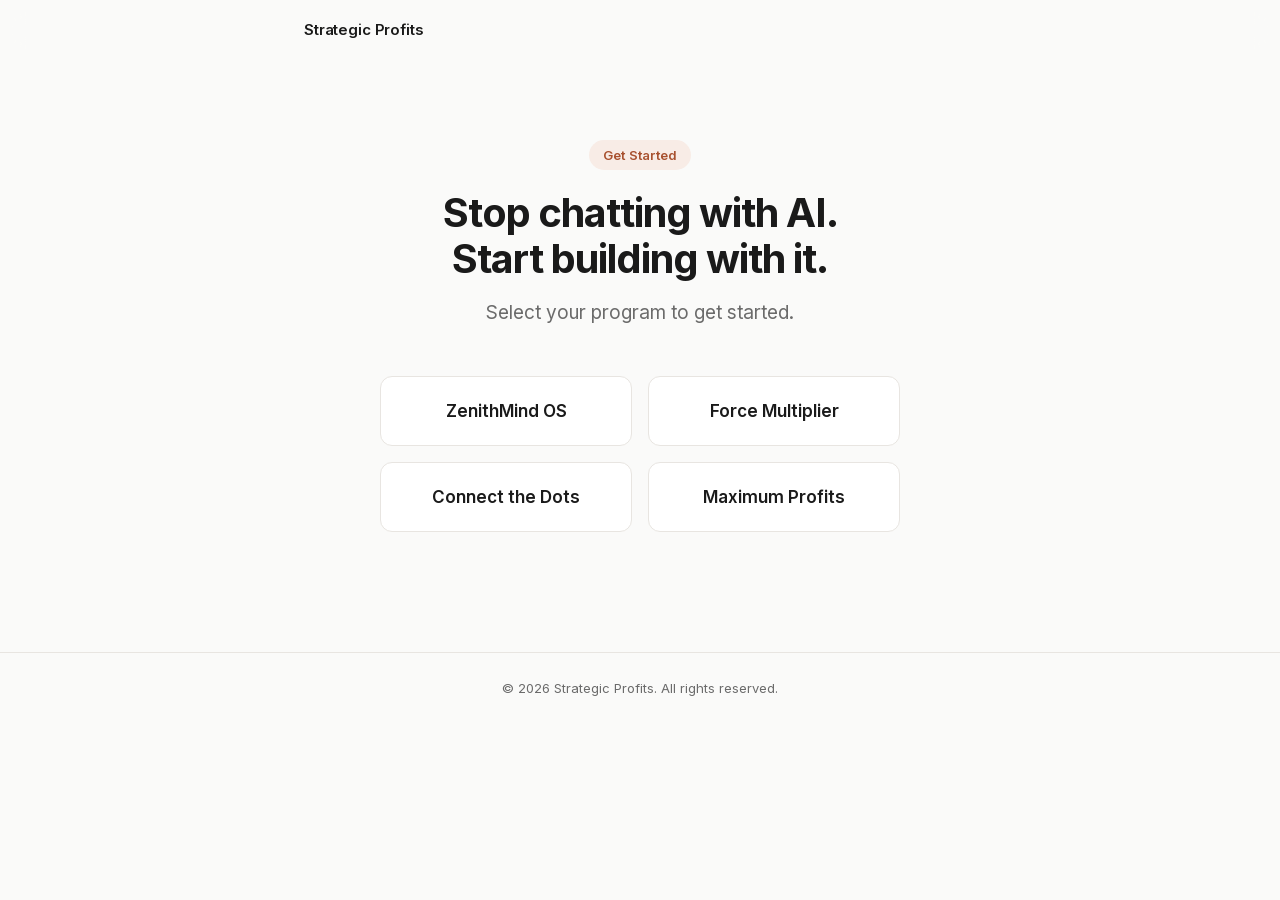
==== commit d694c06e: "feat: program selector, persistent badge, and mental model navigation 1. Main screen: program select" ====
--- a/index.html
+++ b/index.html
@@ -12,7 +12,7 @@
   <meta name="twitter:card" content="summary">
   <meta name="twitter:title" content="Get Started — Strategic Profits">
   <meta name="twitter:description" content="Two paths: understand the mental model or jump straight into setup.">
-  <link rel="stylesheet" href="/style.css?v=20260507">
+  <link rel="stylesheet" href="/style.css?v=20260508">
   <link rel="icon" href="data:image/svg+xml,<svg xmlns='http://www.w3.org/2000/svg' viewBox='0 0 100 100'><text y='.9em' font-size='90'>🚀</text></svg>">
 </head>
 <body>
@@ -29,29 +29,17 @@
       <div class="container">
         <div class="hero-badge">Get Started</div>
         <h1>Stop chatting with AI.<br>Start building with it.</h1>
-        <p class="hero-sub">Two paths to getting started. Pick whichever fits how you learn.</p>
+        <p class="hero-sub">Select your program to get started.</p>
       </div>
     </section>
 
     <section class="landing-choices">
       <div class="container">
-        <div class="choice-grid">
-          <a href="/mental-model/" class="choice-card">
-            <div class="choice-icon">
-              <svg width="32" height="32" viewBox="0 0 24 24" fill="none" stroke="currentColor" stroke-width="1.5" stroke-linecap="round" stroke-linejoin="round"><circle cx="12" cy="12" r="10"/><path d="M12 16v-4"/><path d="M12 8h.01"/></svg>
-            </div>
-            <h2>Mental Model</h2>
-            <p>Three distinctions that change how you think about AI. Read this first if you want to understand <em>why</em> we use these specific tools before you install anything.</p>
-            <span class="choice-meta">~15 min read</span>
-          </a>
-          <a href="/setup/" class="choice-card">
-            <div class="choice-icon">
-              <svg width="32" height="32" viewBox="0 0 24 24" fill="none" stroke="currentColor" stroke-width="1.5" stroke-linecap="round" stroke-linejoin="round"><path d="M14.7 6.3a1 1 0 0 0 0 1.4l1.6 1.6a1 1 0 0 0 1.4 0l3.77-3.77a6 6 0 0 1-7.94 7.94l-6.91 6.91a2.12 2.12 0 0 1-3-3l6.91-6.91a6 6 0 0 1 7.94-7.94l-3.76 3.76z"/></svg>
-            </div>
-            <h2>Setup</h2>
-            <p>Install Claude Desktop, Obsidian, and connect everything. Watch the full walkthrough video or follow the step-by-step guide — your choice.</p>
-            <span class="choice-meta">~25 min</span>
-          </a>
+        <div class="program-grid">
+          <button class="program-card" onclick="selectProgram('ZenithMind OS')">ZenithMind OS</button>
+          <button class="program-card" onclick="selectProgram('Force Multiplier')">Force Multiplier</button>
+          <button class="program-card" onclick="selectProgram('Connect the Dots')">Connect the Dots</button>
+          <button class="program-card" onclick="selectProgram('Maximum Profits')">Maximum Profits</button>
         </div>
       </div>
     </section>
@@ -67,6 +55,19 @@
     window.addEventListener('scroll', function() {
       document.getElementById('nav').classList.toggle('nav-scrolled', window.scrollY > 40);
     }, { passive: true });
+
+    function getProgram() {
+      var m = document.cookie.match(/(?:^|;\s*)sp-program=([^;]+)/);
+      return m ? decodeURIComponent(m[1]) : null;
+    }
+    function selectProgram(name) {
+      document.cookie = 'sp-program=' + encodeURIComponent(name) + ';path=/;max-age=31536000;SameSite=Lax';
+      window.location.href = '/mental-model/';
+    }
+    // Auto-redirect if program already selected
+    if (getProgram()) {
+      window.location.href = '/mental-model/';
+    }
   </script>
 </body>
 </html>
--- a/style.css
+++ b/style.css
@@ -1112,6 +1112,120 @@
   margin-top: auto;
 }
 
+/* ========== Program Selector ========== */
+
+.program-grid {
+  display: grid;
+  grid-template-columns: 1fr 1fr;
+  gap: 16px;
+  max-width: 520px;
+  margin: 0 auto;
+}
+
+.program-card {
+  display: block;
+  padding: 24px 20px;
+  background: var(--color-surface);
+  border: 1px solid var(--color-border);
+  border-radius: var(--radius);
+  font-family: var(--font);
+  font-size: 17px;
+  font-weight: 600;
+  color: var(--color-text);
+  cursor: pointer;
+  transition: border-color 0.2s, box-shadow 0.2s;
+  text-align: center;
+}
+
+.program-card:hover {
+  border-color: var(--color-accent);
+  box-shadow: var(--shadow-md);
+}
+
+/* ========== Program Badge (nav) ========== */
+
+.program-badge {
+  display: none;
+  font-size: 12px;
+  font-weight: 600;
+  color: var(--color-accent) !important;
+  background: rgba(212, 115, 58, 0.08);
+  padding: 3px 10px;
+  border-radius: 12px;
+  text-decoration: none !important;
+  white-space: nowrap;
+}
+
+.program-badge:hover {
+  background: rgba(212, 115, 58, 0.15);
+  text-decoration: none !important;
+}
+
+/* ========== Skip Ahead Link ========== */
+
+.skip-ahead {
+  text-align: center;
+  margin: 0 0 48px;
+}
+
+.skip-ahead a {
+  font-size: 14px;
+  color: var(--color-text-secondary);
+  text-decoration: none;
+}
+
+.skip-ahead a:hover {
+  color: var(--color-accent);
+}
+
+/* ========== Next CTA Button ========== */
+
+.next-cta {
+  margin-top: 48px;
+  padding-top: 32px;
+  border-top: 1px solid var(--color-border-light);
+  text-align: center;
+}
+
+.next-cta-btn {
+  display: inline-block;
+  padding: 14px 40px;
+  background: var(--color-accent);
+  color: #fff !important;
+  font-size: 17px;
+  font-weight: 600;
+  border-radius: var(--radius);
+  text-decoration: none !important;
+  transition: background 0.2s;
+}
+
+.next-cta-btn:hover {
+  background: var(--color-accent-hover, #BF6532);
+  text-decoration: none !important;
+}
+
+/* ========== Welcome Video ========== */
+
+.welcome-video {
+  position: relative;
+  margin: 0 0 48px;
+  border-radius: var(--radius);
+  overflow: hidden;
+  box-shadow: var(--shadow-md);
+  background: #000;
+  aspect-ratio: 16 / 9;
+  max-width: 100%;
+}
+
+.welcome-video video {
+  position: absolute;
+  top: 0;
+  left: 0;
+  width: 100%;
+  height: 100%;
+  object-fit: contain;
+}
+
 /* ========== Mental Model Content ========== */
 
 .mm-content {
@@ -1351,6 +1465,11 @@
 @media (max-width: 640px) {
   .choice-grid {
     grid-template-columns: 1fr;
+  }
+
+  .program-grid {
+    grid-template-columns: 1fr;
+    max-width: 320px;
   }
 
   .landing-hero {
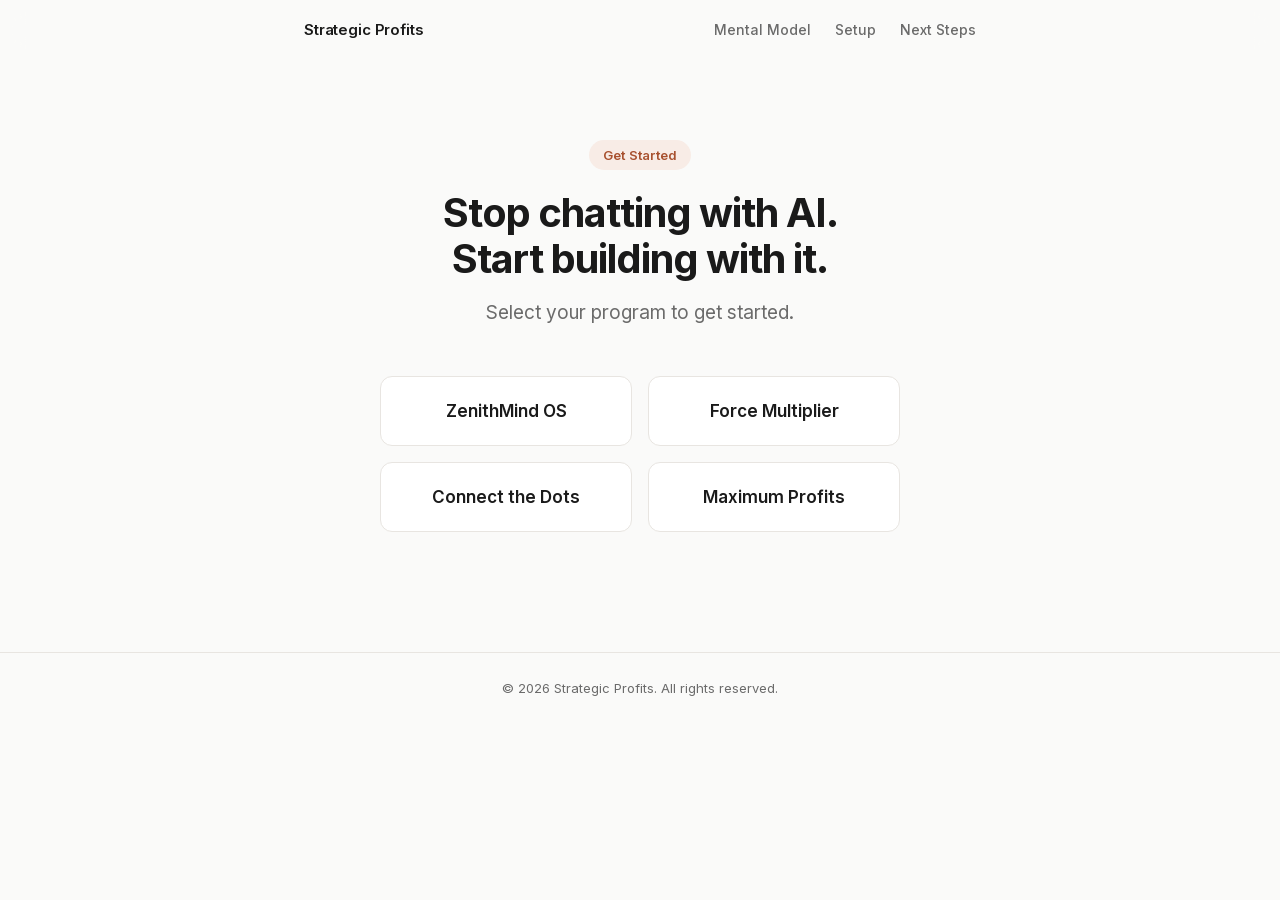
==== commit ec406b86: "feat: Ben's review batch — reorder steps, stepper UI, nav consistency, done signals Implements 8 cha" ====
--- a/index.html
+++ b/index.html
@@ -12,7 +12,7 @@
   <meta name="twitter:card" content="summary">
   <meta name="twitter:title" content="Get Started — Strategic Profits">
   <meta name="twitter:description" content="Two paths: understand the mental model or jump straight into setup.">
-  <link rel="stylesheet" href="/style.css?v=20260508">
+  <link rel="stylesheet" href="/style.css?v=20260508f">
   <link rel="icon" href="data:image/svg+xml,<svg xmlns='http://www.w3.org/2000/svg' viewBox='0 0 100 100'><text y='.9em' font-size='90'>🚀</text></svg>">
 </head>
 <body>
@@ -21,6 +21,11 @@
   <nav class="nav" id="nav">
     <div class="nav-inner">
       <a href="/" class="nav-brand">Strategic Profits</a>
+      <div class="nav-links">
+        <a href="/mental-model/">Mental Model</a>
+        <a href="/setup/">Setup</a>
+        <a href="/next-steps/">Next Steps</a>
+      </div>
     </div>
   </nav>
 
--- a/style.css
+++ b/style.css
@@ -1204,6 +1204,44 @@
   text-decoration: none !important;
 }
 
+/* ========== Connect Toggle (CLI / Desktop) ========== */
+
+.connect-toggle {
+  display: inline-flex;
+  background: var(--color-code-bg);
+  border: 1px solid var(--color-border);
+  border-radius: 8px;
+  padding: 3px;
+  margin: 16px 0 24px;
+}
+
+.connect-toggle-btn {
+  font-family: var(--font);
+  font-size: 14px;
+  font-weight: 500;
+  padding: 8px 20px;
+  border: none;
+  border-radius: 6px;
+  background: transparent;
+  color: var(--color-text-secondary);
+  cursor: pointer;
+  transition: background 0.15s, color 0.15s;
+}
+
+.connect-toggle-btn:hover {
+  color: var(--color-text);
+}
+
+.connect-toggle-btn.active {
+  background: var(--color-surface);
+  color: var(--color-text);
+  box-shadow: var(--shadow-sm);
+}
+
+.connect-path {
+  margin-bottom: 24px;
+}
+
 /* ========== Welcome Video ========== */
 
 .welcome-video {
@@ -1460,6 +1498,160 @@
   border: 0;
 }
 
+/* ========== Next Steps Section ========== */
+
+.next-steps {
+  padding: 80px 0;
+  background: var(--color-bg);
+}
+
+.next-steps h2 {
+  font-size: 32px;
+  font-weight: 700;
+  letter-spacing: -0.02em;
+  margin-bottom: 48px;
+  text-align: center;
+}
+
+.ns-step {
+  background: var(--color-surface);
+  border: 1px solid var(--color-border);
+  border-radius: var(--radius);
+  padding: 40px;
+  margin-bottom: 32px;
+  box-shadow: var(--shadow-sm);
+}
+
+.ns-step-header {
+  display: flex;
+  align-items: flex-start;
+  gap: 20px;
+  margin-bottom: 24px;
+}
+
+.ns-step-number {
+  flex-shrink: 0;
+  width: 40px;
+  height: 40px;
+  background: var(--color-accent);
+  color: #fff;
+  border-radius: 50%;
+  display: flex;
+  align-items: center;
+  justify-content: center;
+  font-size: 18px;
+  font-weight: 700;
+  margin-top: 2px;
+}
+
+.ns-step-header h3 {
+  font-size: 24px;
+  font-weight: 700;
+  margin: 0;
+  letter-spacing: -0.01em;
+}
+
+.ns-step-meta {
+  display: block;
+  font-size: 14px;
+  color: var(--color-text-secondary);
+  margin-top: 4px;
+}
+
+.ns-step h4 {
+  font-size: 18px;
+  font-weight: 700;
+  margin: 32px 0 12px;
+}
+
+.ns-step p {
+  margin-bottom: 14px;
+  line-height: 1.7;
+}
+
+.ns-interview-list {
+  margin: 12px 0 20px;
+  padding-left: 24px;
+}
+
+.ns-interview-list li {
+  margin-bottom: 8px;
+  line-height: 1.6;
+}
+
+.ns-tips {
+  margin: 12px 0 0;
+  padding-left: 24px;
+  list-style: disc;
+}
+
+.ns-tips li {
+  margin-bottom: 10px;
+  line-height: 1.6;
+}
+
+.code-block--run {
+  border-color: var(--color-accent);
+  border-width: 2px;
+  background: var(--color-accent-light);
+}
+
+.code-block-label {
+  display: block;
+  font-size: 11px;
+  font-weight: 700;
+  letter-spacing: 0.08em;
+  text-transform: uppercase;
+  color: var(--color-accent);
+  margin-bottom: 8px;
+}
+
+/* ========== Stepper (one step at a time) ========== */
+
+.stepper-mode .step {
+  display: none;
+}
+
+.stepper-mode .step.step-active {
+  display: flex;
+}
+
+.step-nav-buttons {
+  display: flex;
+  gap: 12px;
+  margin-top: 32px;
+  padding-top: 24px;
+  border-top: 1px solid var(--color-border-light);
+}
+
+.step-nav-btn {
+  padding: 12px 28px;
+  border-radius: var(--radius-sm);
+  font-family: var(--font);
+  font-size: 15px;
+  font-weight: 600;
+  cursor: pointer;
+  transition: background 0.15s, border-color 0.15s;
+  border: 1px solid var(--color-border);
+  background: var(--color-surface);
+  color: var(--color-text);
+}
+
+.step-nav-btn:hover {
+  border-color: var(--color-accent);
+}
+
+.step-nav-btn--next {
+  background: var(--color-accent);
+  color: white;
+  border-color: var(--color-accent);
+}
+
+.step-nav-btn--next:hover {
+  background: var(--color-accent-hover);
+  border-color: var(--color-accent-hover);
+}
+
 /* ========== Responsive additions ========== */
 
 @media (max-width: 640px) {
@@ -1625,6 +1817,18 @@
     text-align: center;
   }
 
+  .ns-step {
+    padding: 24px 18px;
+  }
+
+  .ns-step-header h3 {
+    font-size: 20px;
+  }
+
+  .next-steps h2 {
+    font-size: 26px;
+  }
+
   .sticky-help {
     bottom: 16px;
     right: 16px;
